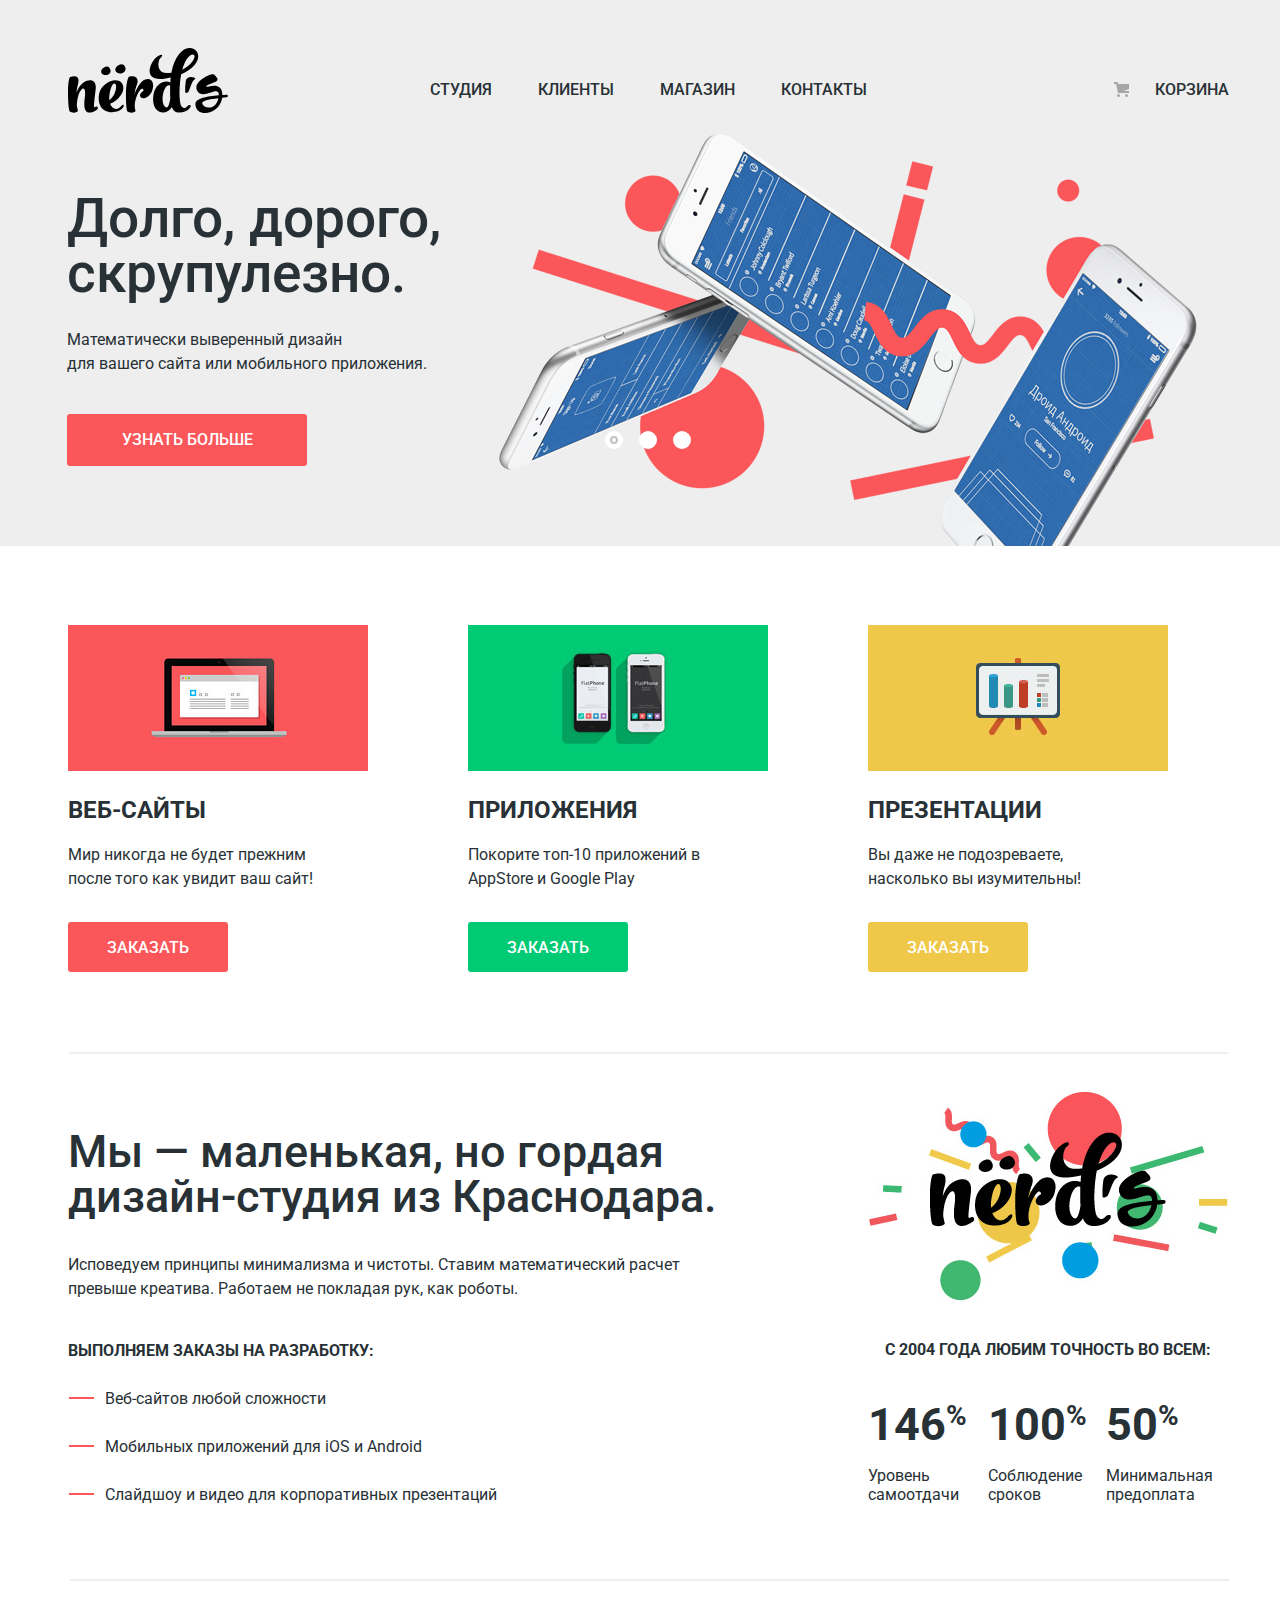
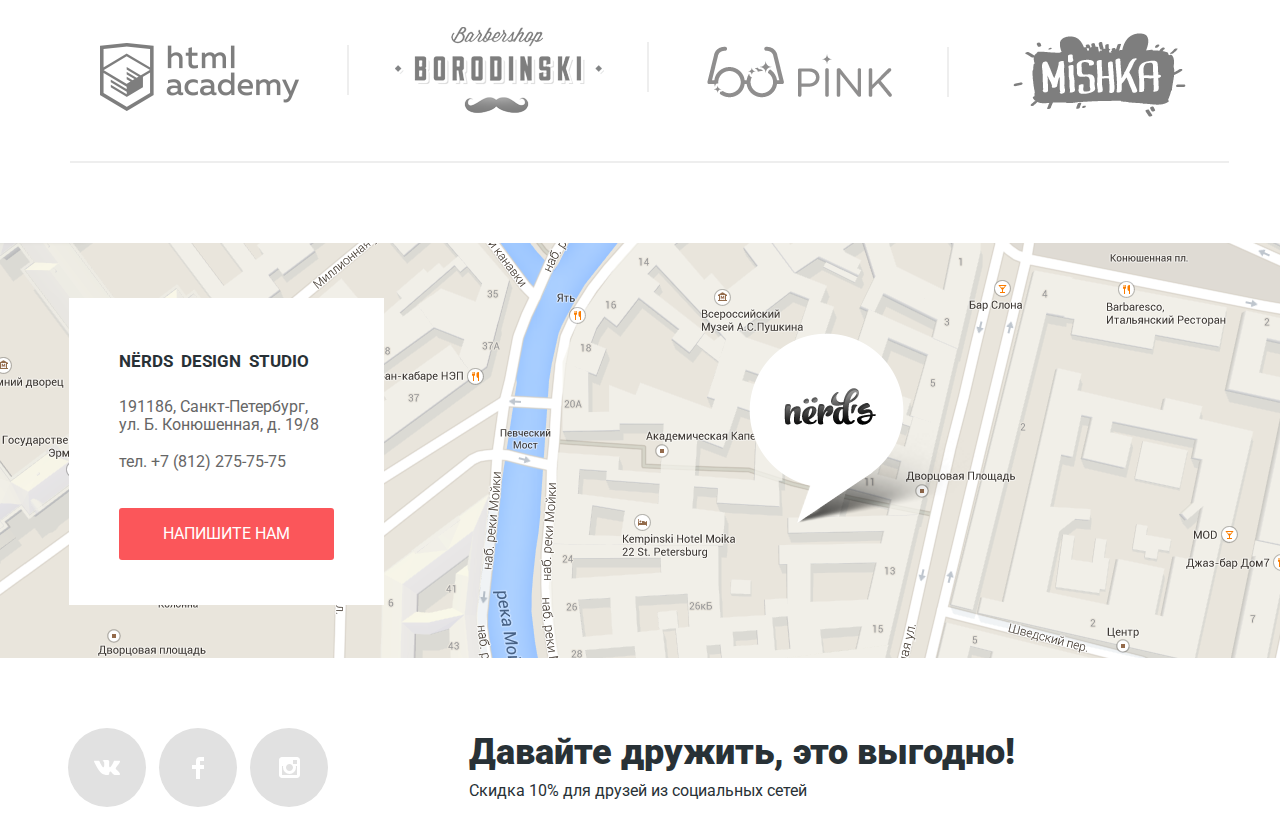
==== index.html @ c6ed1ce6 "fixed" ====
<!DOCTYPE html>
<html lang="ru">

<head>
    <meta charset="utf-8">
    <title>HTML Academy: Нёрдс</title>
    <link href="https://fonts.googleapis.com/css?family=Roboto:400,500,700&amp;subset=cyrillic,cyrillic-ext" rel="stylesheet">
    <link href="css/normalize.css" rel="stylesheet">
    <link href="css/main.css" rel="stylesheet">
    
<!--<style>
    body {
        position: relative;
    }
    body:after {
        position: absolute;
        top: 0;
        left: 0;
        width: 1440px;
        height: 2476px;
        content: "";
        background-image: url('nerds-index.jpg');
        z-index: 9999;
        opacity: .5;
    }
</style>-->
    
</head>

<body>
    <header class="main-header">
        <nav class="main-navigation container container-flex">
            <a class="main-header-logotype">
                <img src="img/nerds-logo.svg" width="160" height="65" alt="Логотип студии Нёрдс">
            </a>
            <ul class="site-navigation">
                <li><a href="info.html">Студия</a></li>
                <li><a href="clients.html">Клиенты</a></li>
                <li><a href="store.html">Магазин</a></li>
                <li><a href="contacts.html">Контакты</a></li>
                <li><a class="purchase-basket" href="purchase-basket">Корзина</a></li>
            </ul>
          
        </nav>

        <section class="sliders">
            <div class="container">
                <input class="visually-hidden" type="radio" id="product-1" name="toggle" checked>
                <input class="visually-hidden" type="radio" id="product-2" name="toggle">
                <input class="visually-hidden" type="radio" id="product-3" name="toggle">
                <div class="slider-controls">
                    <label class="slider-controls-item slider-controls-item--1" for="product-1">Первый</label>
                    <label class="slider-controls-item slider-controls-item--2" for="product-2">Второй</label>
                    <label class="slider-controls-item slider-controls-item--3" for="product-3">Третий</label>
                </div>

                <ul class="slider-list">

                    <li class="slider-item">
                        <div class="slider-item-wrapper">
                            <h2>Долго, дорого, скрупулезно.</h2>
                            <p>Математически выверенный дизайн <br /> для вашего сайта или мобильного приложения.</p>
                            <a class="button-learn-more" href="#">Узнать больше</a>
                        </div>
                    </li>


                    <li class="slider-item">
                        <div class="slider-item-wrapper">
                        <h2>Любим математку <br />как никто другой</h2>
                        <p>Никакого креатива, только математические формулы <br /> для расчета идеальных пропорций.</p>
                        <a class="button-learn-more" href="#">Узнать больше</a>
                        </div>
                    </li>

                    <li class="slider-item">
                        <div class="slider-item-wrapper">
                        <h2>Только ночь,<br />только хардкор</h2>
                        <p>Работать днём, как все? Мы против это.<br /> Ближе к полуночи работа только начинается.</p>
                        <a class="button-learn-more" href="#">Узнать больше</a>
                        </div>
                    </li>

                </ul>

            </div>
        </section>

    </header>
    <main>

        <section class="container container-flex">
            <h1 class="visually-hidden">Студия Нердс</h1>
            <div class="line advanteges-line"></div>
            <section class="advanteges">
                <h2 class="visually-hidden">Преимущества</h2>
                <ul class="advanteges-list">
                    <li class="advanteges-item">
                        <div class="application-foto">
                            <img src="img/illustration1.jpg" width="300" height="150" alt="Веб-сайты">
                        </div>
                        <h3>Веб-сайты</h3>
                        <p>Мир никогда не будет прежним <br /> после того как увидит ваш сайт!</p>
                        <a class="advanteges-button advanteges-button-red" href="store.html">Заказать</a>
                    </li>
                    <li class="advanteges-item">
                        <div class="application-foto">
                            <img src="img/illustration2.jpg" width="300" height="150" alt="Приложения">
                        </div>
                        <h3>Приложения</h3>
                        <p>Покорите топ-10 приложений в AppStore и Google Play</p>
                        <a class="advanteges-button advanteges-button-green" href="store.html">Заказать</a>
                    </li>
                    <li class="advanteges-item">
                        <div class="Presentation-foto">
                            <img src="img/illustration3.jpg" width="300" height="150" alt="Презентации">
                        </div>
                        <h3>Презентации</h3>
                        <p>Вы даже не подозреваете,<br /> насколько вы изумительны!</p>
                        <a class="advanteges-button advanteges-button-yellow" href="store.html">Заказать</a>
                    </li>
                </ul>
            </section>
        </section>

        <div class="container container-flex">
            <section class="studio">
                <div class="studio-info">
                    <div class="information">
                        <h2>Мы — маленькая, но гордая дизайн-студия из Краснодара.</h2>
                        <p>Исповедуем принципы минимализма и чистоты. Ставим математический расчет превыше креатива. Работаем не покладая рук, как роботы.</p>
                        <h4>Выполняем заказы на разработку:</h4>
                        <ul class="develope">
                            <li class="website">Веб-сайтов любой сложности</li>
                            <li class="mobile">Мобильных приложений для iOS и Android</li>
                            <li class="presentation">Слайдшоу и видео для корпоративных презентаций</li>
                        </ul>
                    </div>

                    <div class="nerds-procent">
                        <h4 class="procent">С 2004 года любим точность во всем:</h4>
                        <ul class="procent-list">
                            <li>
                                <div class="procent-list-title">146</div>
                                <p>Уровень самоотдачи</p>
                            </li>
                            <li>
                                <div class="procent-list-title">100</div>
                                <p>Соблюдение сроков</p>
                            </li>
                            <li class="procent-payment">
                                <div class="procent-list-title">50</div>
                                <p>Минимальная предоплата</p>
                            </li>
                        </ul>
                    </div>
                </div>
            </section>
        </div>
        

        <div class="container container-flex">
            <section class="sponsor-image">
                <h2 class="visually-hidden">Спонсоры</h2>
                <div class="sponsor">
                    <div class="line sponsor-line-before"></div>
                    <ul class="sponsor-list">
                        <li><a class="sponsor-logo-html" href="https://htmlacademy.ru/intensive/htmlcss">
                                <img src="img/logo-1.png" width="199" height="68" alt="HTML academy">
                            </a></li>
                        <li><a class="sponsor-logo-barbershop" href="#">
                                <img src="img/logo-2.png" width="209" height="90" alt="Барбершоп Бородинский">
                            </a></li>
                        <li><a class="sponsor-logo-pink" href="#">
                                <img src="img/logo-3.png" width="185" height="52" alt="Студия PINK">
                            </a></li>
                        <li><a class="sponsor-logo-mishka" href="#">
                                <img src="img/logo-4.png" width="173" height="84" alt="Студия MISHKA">
                            </a></li>
                    </ul>
                    <div class="line-after"></div>
                </div>
            </section>
        </div>
        

        <section class="map ">
            <h2 class="visually-hidden">Контакты</h2>

            <div class="map-image container container-flex">
                <div class="contact-form">
                    <h4>NЁRDS DESIGN STUDIO</h4>
                    <p>
                        191186, Санкт-Петербург,<br> ул. Б. Конюшенная, д. 19/8<br>
                    </p>
                    <p>
                        тел. +7 (812) 275-75-75
                    </p>
                    <a class="button-learn-more" href="write-us.html">Напишите нам</a>
                </div>
                <div class="map-marker">
                </div>
            </div>
        </section>

    </main>

    <footer class="main-footer container container-flex">
        <section class="footer">
            <h2 class="visually-hidden">Социальные сети</h2>
            <div class="footer-social">
                <ul>
                    <li><a class="social-button" href="#"><span class="visually-hidden">Вконтакте</span>
                        <svg xmlns="http://www.w3.org/2000/svg" width="26" height="15" viewBox="0 0 26 15">
                            <path fill="#FFF" d="M16.138 11.51c.956-.309 2.18 2.04 3.483 2.939.978.681 1.727.534 1.727.534l3.473-.05s1.815-.112.957-1.554c-.071-.12-.503-1.069-2.585-3.022-2.177-2.043-1.882-1.712.739-5.244 1.597-2.153 2.236-3.468 2.036-4.028-.192-.539-1.365-.399-1.365-.399L20.69.713c-.381.001-.704.119-.851.515-.003.004-.621 1.666-1.445 3.079-1.741 2.989-2.436 3.148-2.724 2.961-.661-.433-.494-1.737-.494-2.664 0-2.897.432-4.105-.846-4.417-.427-.104-.739-.172-1.828-.182-1.392-.021-2.574 0-3.244.329-.445.223-.786.712-.579.74.26.035.843.16 1.155.586.401.552.389 1.789.389 1.789s.229 3.411-.54 3.834c-.528.29-1.25-.302-2.803-3.016-.793-1.388-1.392-2.922-1.392-2.922s-.116-.285-.326-.441c-.25-.185-.6-.244-.6-.244L.848.684S.29.7.085.946c-.182.218-.015.668-.015.668s2.909 6.881 6.203 10.347c3.02 3.182 6.452 2.971 6.452 2.971h1.555s.469-.054.709-.312c.224-.24.214-.691.214-.691s-.031-2.109.935-2.419z"/>
                        </svg>
                        </a></li>
                    <li><a class="social-button" href="#"><span class="visually-hidden">Фейсбук</span>
                        <svg xmlns="http://www.w3.org/2000/svg" width="12" height="22" viewBox="0 0 12 22">
                            <path fill="#FFF" d="M12 4V0H8a4 4 0 0 0-4 4v4H0v4h4v10h4V12h4V8H8V4h4z"/>
                        </svg>
                        </a></li>
                    <li><a class="social-button" href="#"><span class="visually-hidden">Инстаграм</span>
                        <svg xmlns="http://www.w3.org/2000/svg" width="21" height="21" viewBox="0 0 21 21">
                            <path fill="#FFF" d="M18 0H3C1.35 0 0 1.35 0 3v15c0 1.65 1.35 3 3 3h15c1.65 0 3-1.35 3-3V3c0-1.65-1.35-3-3-3zm-7.5 7c1.93 0 3.5 1.57 3.5 3.5S12.43 14 10.5 14 7 12.43 7 10.5 8.57 7 10.5 7zM18 18H3V9h1.181A6.504 6.504 0 0 0 4 10.5a6.5 6.5 0 1 0 13 0 6.45 6.45 0 0 0-.181-1.5H18v9zm0-11h-4V3h4v4z"/>
                        </svg>
                        </a></li>
                </ul>
            </div>
            <div class="slogan">
                <p class="footer-slogan">
                    <b>Давайте дружить, это выгодно!</b></p>
                <p class="footer-discount">Скидка 10% для друзей из социальных сетей</p>
            </div>
        </section>
    </footer>
    <section class="modal write-us">
            <h2>Напишите нам</h2>
            <form class="write-us-form" action="https://echo.htmlacademy.ru" method="post">
               <div class="modal-window">
                <p class="write-us-item">
                    <label for="write-us-name">Ваше имя:</label>
                    <input id="write-us-name" type="text" name="name-surname" placeholder="Имя Фамилия" pattern="\D [^0-9]-[A-Za-zА-Яа-яЁё]" required></p>
                       
                <p class="write-us-item">
                    <label for="write-us-email">Ваш e-mail:</label>
                    <input id="write-us-email" type="text" name="email" placeholder="email@example.com"></p>
                <p class="write-us-field">
                    <label for="write-us-text">Текст письма:</label>
                    <textarea id="write-us-text" placeholder="В свободной форме"></textarea></p>
                <button class="button-learn-more" type="submit">Отправить</button>
                </div>
            </form>
            <button class="modal-close" type="button"></button>
        </section>
</body>

</html>
---- css/main.css ----
body {
    margin: 0;
    padding: 0;

    font-family: "Roboto", Arial, sans-serif;
    font-size: 16px;
    line-height: 24px;
    font-weight: 400;
    color: #283136;

    background-color: #ffffff;
}

a {
    text-decoration: none;
}

.container {
    width: 1200px;
    margin: 0 auto;
    padding: 0 20px;
    box-sizing: border-box;
    position: relative;
}

.container-flex {
    display: flex;
}

img {
    max-width: 100%;
    height: auto;
}

*,
* !:before,
* !:after {
    box-sizing: inherit;
}

html {
    box-sizing: border-box;
}

.main-container {
    width: 1200px;

    padding: 0 20px;
    margin: 0 auto;
    display: flex;
}


.visually-hidden:not(:focus):not(:active),
input[type="checkbox"].visually-hidden,
input[type="radio"].visually-hidden {
    position: absolute;

    width: 1px;
    height: 1px;
    margin: -1px;
    border: 0;
    padding: 0;

    white-space: nowrap;

    clip-path: inset(100%);
    clip: rect(0 0 0 0);
    overflow: hidden;
}

.main-navigation {
    font-size: 16px;
    line-height: 30px;
    color: #283136;

    background-color: #eeeeee;
}


.main-header {
    background-color: #eeeeee;
}

.main-navigation {
    padding: 45px 10px 0 25px;
    display: flex;
    align-items: center;
    justify-content: space-between;
}

.main-navigation ul {
    padding: 0;
}

.main-header-logotype {
    display: flex;
    width: 235px;
    padding-left: 3px;
    padding-bottom: 6px;
}

.main-header-logo {
    display: flex;
    width: 235px;
    padding-left: 3px;
    padding-bottom: 7px;
}

.main-header-logo:hover {
    opacity: 0.8;
}

.main-header-logo:active {
    opacity: 0.2;
}


.site-navigation {
    list-style: none;
    display: flex;
    flex-wrap: wrap;
    margin-left: 201px;
    width: 100%;
    text-transform: uppercase;

}

.site-navigation a {
    display: block;
    vertical-align: middle;
    color: #283136;
}

.site-navigation a:hover {
    color: #fb565a;
}

.site-navigation a:active {
    color: #bdbdbd;
}

.site-navigation-current {
    border-bottom: 2px solid #fb565a;
    padding-bottom: 3px;

}


.site-navigation li {
    padding: 14px 46px 0 0;
    font-weight: 500;
}

.site-navigation li:last-child {
    padding-right: 1px;
    margin-left: auto;
    position: relative;
    padding-left: 50px;
}

.purchase-basket {
    position: relative;
}

.purchase-basket::before {
    content: "";
    position: absolute;
    top: 7px;
    left: -41px;
    width: 15px;
    height: 15px;
    background-image: url("../img/cart-icon.svg");
    background-repeat: no-repeat;
    background-position: 0 0;
}




.sliders {
    position: relative;
    background-color: #eeeeee;
}

.slider-controls {
    position: absolute;
    left: 50%;
    bottom: 105px;
    z-index: 100;
    margin-left: 8px;

    width: 160px;
    height: 18px;

    text-align: center;
    font-size: 0;
    transform: translateX(-50%);
}

.slider-list {
    margin: 0;
    padding: 0;
}

.slider-item h2 {
    margin: 0;
    margin-bottom: 27px;

    font-size: 55px;
    line-height: 55px;
    font-weight: 500;
}

.slider-item p {
    margin: 0;
    margin-bottom: 38px;
}

.slider-item {
    display: none;
    padding: 70px 0px 80px 7px;
}

.slider-item-wrapper {
    max-width: 640px;
}

.slider-item:nth-child(1) {
    background-image: url("../img/slide1.png");
    background-repeat: no-repeat;
    background-position: 95% 12px;
}

.slider-item:nth-child(2) {
    background-image: url("../img/slide2.png");
    background-repeat: no-repeat;
    background-position: 100% 0;
}

.slider-item:nth-child(3) {
    background-image: url("../img/slide3.png");
    background-repeat: no-repeat;
    background-position: 100% 20px;
}

#product-1:checked ~ .slider-list .slider-item:nth-child(1) {
    display: block;
}

#product-2:checked ~ .slider-list .slider-item:nth-child(2) {
    display: block;
}

#product-3:checked ~ .slider-list .slider-item:nth-child(3) {
    display: block;
}

#product-1:checked ~ .slider-controls .slider-controls-item--1::before,
#product-2:checked ~ .slider-controls .slider-controls-item--2::before,
#product-3:checked ~ .slider-controls .slider-controls-item--3::before {
    content: "";
    position: absolute;
    left: 50%;
    top: 50%;
    z-index: 2;
    width: 4px;
    height: 4px;
    margin: -4px;
    background-color: inherit;
    border: 2px solid #c1c1c1;
    border-radius: 50%;
}

.slide-list {
    margin: 0;
    padding: 0;
    list-style: none;
}

.slider-controls label {
    position: relative;

    display: inline-block;
    width: 18px;
    height: 18px;
    padding: 8px;

    border-radius: 50%;
    cursor: pointer;
}

.slider-controls label::after {
    content: "";

    position: absolute;
    top: 8px;
    left: 8px;
    z-index: 1;

    width: 18px;
    height: 18px;

    background: #ffffff;

    border-radius: 50%;
}

.button-learn-more {
    display: block;
    width: 240px;
    padding: 17px 0;

    font: inherit;
    font-size: 16px;
    line-height: 18px;
    font-weight: 500;
    text-align: center;
    color: #ffffff;
    vertical-align: middle;
    text-transform: uppercase;

    background-color: #fb565a;
    border-radius: 3px;
    border: none;
}

.button-learn-more:hover {
    background-color: #e74246;
}

.button-learn-more:active {
    color: rgba(255, 255, 255, 0.3);

    background-color: #d7373b;
    box-shadow: 0 3px rgba(0, 0, 0, 0.1) inset;
}


.advanteges-list {
    list-style: none;
}

.advanteges-item h3 {
    font-size: 24px;
    line-height: 17px;
    text-align: left;
    text-transform: uppercase;
}

.advanteges-item p {
    font-size: 16px;
    line-height: 24px;
    text-align: left;
    margin-bottom: 31px;
}

.advanteges-button {
    display: block;
    width: 160px;
    padding: 17px 0px 15px 0px;;
    margin-bottom: 0px;

    font: inherit;
    font-size: 16px;
    line-height: 18px;
    font-weight: 500;
    text-align: center;
    color: #ffffff;
    vertical-align: middle;
    text-transform: uppercase;


    border-radius: 3px;
    border: none;
}

.advanteges-button-red {
    background-color: #fb565a;
}

.advanteges-button-red:hover {
    background-color: #e74246;
}

.-advanteges-button-red:active {
    color: rgba(255, 255, 255, 0.3);

    background-color: #d7373b;
    box-shadow: 0 3px rgba(0, 0, 0, 0.1) inset;
}

.advanteges-button-green {
    background-color: #00ca74;
}

.advanteges-button-green:hover {
    background-color: #00bc6c;
}

.advanteges-button-green:active {
    color: rgba(255, 255, 255, 0.3);
    background-color: #00aa62;
    box-shadow: 0 3px rgba(0, 0, 0, 0.1) inset;
}

.advanteges-button-yellow {
    background-color: #efc84a;
}

.advanteges-button-yellow:hover {
    background-color: #eab534;
}

.advanteges-button-yellow:active {
    color: rgba(255, 255, 255, 0.3);
    background-color: #e5a722;
    box-shadow: 0 3px rgba(0, 0, 0, 0.1) inset;
}

.line {
    position: absolute;
    border-bottom: 2px solid #eee;
    bottom: 0;
    left: 0;
    right: 0;
    height: 0;
}

.advanteges-line {
    margin-left: 29px;
    margin-right: 12px;
}

.advanteges-list {
    display: flex;
    justify-content: space-between;
    width: 1100px;
    padding: 79px 8px 82px 8px;
    margin: 0;
}

.advanteges-item {
    width: 300px;
}

.advanteges {
    position: relative;
}

.studio {
    position: relative;
}

.information {
    width: 660px;
}

.information {
    display: flex;
    flex-wrap: wrap;
}

.information h2 {
    font-size: 45px;
    line-height: 45px;
    font-weight: 500;
    margin-bottom: 18px;
}

.information h4 {
    text-transform: uppercase;
    margin-bottom: 12px;
}

.information p {
    color:#283136;
}

.studio-info {
    width: 1160px;
    display: flex;
    justify-content: space-between;
    flex-wrap: wrap;
    padding: 38px 8px 31px;
    align-items: flex-start;
}

.develope {
    list-style: none;
    line-height: 48px;
    margin: 0;
    padding: 0;
}

.develope li {
    position: relative;
    padding-left: 37px;
}

.develope li::before {
    content: "";
    position: absolute;
    top: 22px;
    left: 1px;
    width: 25px;
    height: 2px;
    background-image: url("../img/red-line.png");
    background-repeat: no-repeat;
    background-position: 0 0;
}


.nerds-procent {
    width: 360px;
    padding-top: 227px;
    background-color: #ffffff;
    background-image: url("../img/nerds-illustration.png");
    background-repeat: no-repeat;
    background-position: top;
}

.nerds-procent h4 {
    text-align: center;
    text-transform: uppercase;
    margin-top: 19px;
    margin-bottom: 22px;
}

.procent p {
    font-size: 16px;
    line-height: 24px;
    font-weight: 700;
}

.procent-list {
    list-style: none;
    margin: 0;
    padding: 0;
}

.procent-list {
    display: flex;
    justify-content: space-between;
    list-style: none;
    margin: 0;
    padding: 29px 0px;
}

.procent-list li {
    padding-right: 29px;
}

.procent-list .procent-payment {
    margin-left: -5px;
}

.procent-list p {
    line-height: 19px;
}

.procent-list-title {
    font-size: 45px;
    font-weight: 700;
    margin-bottom: 29px;
    position: relative;
}

.procent-list-title::after {
    content: '%';
    font-size: 28px;
    position: absolute;
    top: -9px;
}

.level {
    display: block;
    width: 90px;
    position: absolute;
    bottom: 140px;
    right: 260px;
}

.deadline {
    display: block;
    width: 96px;
    position: absolute;
    bottom: 140px;
    right: 119px;
}

.payment {
    display: block;
    width: 110px;
    position: absolute;
    bottom: 140px;
    right: -27px;
}


.sponsor {
    position: relative;
}

.sponsor-line-before {
    top: -1px;
    right: 10px;
    left: 10px;
}

.sponsor-list {
    list-style: none;
}

.sponsor-list {
    display: flex;
    justify-content: space-between;
    margin: 0;
    width: 1160px;
    padding: 52px 10px 34px 9px;
}

.sponsor-list li {
    position: relative;
    width: 260px;
    text-align: center;
    align-self: center;
}

.sponsor-list li::after {
    content: '';
    position: absolute;
    top: 36%;
    right: -20px;
    margin-top: -25px;
    border-right: 2px solid #eee;
    height: 50px;
}

.sponsor-list li:last-child::after {
    display: none;
}
 .sponsor-list a {
    display: inline-block;
}

.sponsor-logo-barbershop {
    position: relative;
    top: -5px;
    left: 0px;
}

.sponsor-logo-pink {
    position: relative;
    top: -5px;
    left: 0px;
}

.sponsor-logo-mishka {
    position: relative;
    top: -2px;
    left: 0px;
}


.sponsor-list .sponsor-logo-html,
.sponsor-list .sponsor-logo-barbershop,
.sponsor-list .sponsor-logo-pink,
.sponsor-list .sponsor-logo-mishka {
    opacity: 0.5;
}

.sponsor-list .sponsor-logo-html:hover,
.sponsor-list .sponsor-logo-barbershop:hover,
.sponsor-list .sponsor-logo-pink:hover,
.sponsor-list .sponsor-logo-mishka:hover {
    opacity: 1;
}

.sponsor-list .sponsor-logo-html:active,
.sponsor-list .sponsor-logo-barbershop:active,
.sponsor-list .sponsor-logo-pink:active,
.sponsor-list .sponsor-logo-mishka:active {
    opacity: 0.2;
}

.line-after {
    position: absolute;
    border-bottom: 2px solid #eee;
    top: 181px;
    right: 10px;
    left: 10px;
}

.map {
    background-image: url("../img/map.png");
    height: 415px;
    width: 100%;
    margin-top: 80px;
    margin-bottom: 40px;
}

.map-image {
    position: relative;
}

.contact-form {
    background-color: #ffffff;
    padding: 28px 50px;
    position: absolute;
    top: 55px;
    left: 29px;
}

.contact-form h4 {
    word-spacing: 3.9px;
    font-size: 17px;
}

.contact-form p {
    line-height: 18px;
    font-size: 16px;
    font-weight: 400;
    padding-top: 3px;
    color:#666666;
}

.contact-form .button-learn-more {
    margin: 37px 0 17px;
    width: auto;
    padding: 17px 44px;
    font-weight: 400;
}

.contacts p {
    font-size: 16px;
    line-height: 18px;
}


.map-marker {
    background-image: url("../img/map-marker.png");
    background-repeat: no-repeat;
    background-position: top;
    width: 250px;
    height: 192px;
    position: absolute;
    top: 90px;
    right: 251px;

}

.main-footer {
    background-color: #ffffff;
}

.footer-social ul {
    list-style: none;
    display: flex;
    flex-wrap: wrap;
    justify-content: space-between;
    width: 260px;
    margin: 0 auto;
    padding: 0;
}

.social-button {
    display: flex;
    align-items: center;
    justify-content: center;
    width: 78px;
    height: 79px;
    background-color: #e1e1e1;
    border-radius: 50%;
}

.social-button:hover {
    background-color: #e74246;
}

.social-button:active {
    background-color: #d7373b;
}

.social-button:hover path {
    fill: #ffffff;
}

.social-button:active path {
    fill: rgba(255, 255, 255, 0.3);
}

.footer-slogan {
    text-align: center;
    font-size: 36px;
    line-height: 0px;
    font-weight: 700;
}

.footer-discount {
    line-height: 6px;
}

.footer-slogan p {
    text-align: center;
    font-size: 16px;
    line-height: 22px;
}

.footer {
    display: flex;
}

.footer-social {
    margin: 30px 0px;
    margin-left: 8px;
    margin-right: 11px;
}

.slogan {
    text-align: left;
    margin-left: 130px;
    padding: 18px 0;
}


.modal {
    display: none;
    color: #000000;
    font-weight: 700;
    position: fixed;

    background-color: #ffffff;
    box-shadow: 0px 25px 50px 10px rgba(0, 0, 0, 0.7);
}

.write-us {
    top: 200px;
    left: 200px;

    width: 960px;

    padding: 80px 100px;
}

.modal-close {
    position: absolute;
    top: 120px;
    right: 170px;
    width: 22px;
    height: 22px;

    font-size: 0;

    background-color: white;
    border: 0;
    background-image: url("../img/close-cross.svg");
    opacity: 0.4;

    cursor: pointer;
}

.modal-close:hover {
    opacity: 1;
    background-color: white;
    border: 0;
}

.modal-close:active {
    opacity: 0.2;
    background-color: white;
    border: 0;
}

.write-us h2 {
    font-size: 45px;
    line-height: 45px;
    font-weight: 500;
}

.write-us p {
    font-size: 16px;
    line-height: 18px;
    font-weight: 700;
}

.modal-window {
    width: 800px;
    display: flex;
    flex-wrap: wrap;
    justify-content: space-between;

}

.write-us-form input[type="text"] {
    font: inherit;
    color: #d7dcde;
    text-transform: uppercase;
    font-size: 16px;
    line-height: 18px;
    font-weight: 400;
    width: 360px;
    min-height: 50px;
    border-radius: 5px;


    background-color: #ffffff;
    border: 2px solid rgba(0, 0, 0, 0.2);
}

.write-us-form input:hover {
    border-color: rgba(0, 0, 0, 0.4);
    color: rgba(0, 0, 0, 0.4);
}

.write-us-form input:focus {
    border-color: rgba(0, 0, 0, 1);
    color: rgba(0, 0, 0, 1);
}

.write-us-form input:invalid {
    border-color: ##e74246;
    color: #e74246;
}

.write-us-form textarea {
    font: inherit;
    color: #d7dcde;
    text-transform: uppercase;
    font-size: 16px;
    line-height: 18px;
    font-weight: 400;
    width: 800px;
    min-height: 120px;
    border-radius: 5px;


    background-color: #ffffff;
    border: 2px solid rgba(0, 0, 0, 0.2);
}

.write-us-form textarea:hover {
    border-color: rgba(0, 0, 0, 0.4);
    color: rgba(0, 0, 0, 0.4);
}

.write-us-form textarea:focus {
    border-color: rgba(0, 0, 0, 1);
    color: rgba(0, 0, 0, 1);
}

.write-us-form textarea:invalid {
    border-color: ##e74246;
    color: #e74246;
}

.write-us-item {
    width: 360px;
}

.write-us-field {
    width: 760px;
}

.title {
    justify-content: center;
    padding: 30px 0 70px 15px;
}



.page-title {
    font-size: 55px;
    line-height: 55px;
    font-weight: 500;

}

fieldset {
    margin: 0;
}

.filter fieldset {
    border: none;
}

.range-item {
    padding-top: 51px;
    padding-bottom: 40px;
    margin-left: -3px;

    border: none;

}

.range-filter {
    width: 260px;
    margin-top: 47px;
}

.range-controls {
    position: relative;

    height: 41px;
    margin-bottom: 17px;
    padding-top: 39px;
    padding-right: 20px;
    padding-left: 20px;

    background-color: #f1f1f1;

    border-radius: 5px;
}

.range-controls .scale {
    height: 2px;

    background: #d7dcde;
}

.range-controls .bar {
    width: 70%;
    height: 2px;

    background: #00ca74;
}

.range-controls .toggle {
    position: absolute;
    top: 31px;
    left: 0;

    width: 4px;
    height: 4px;
    padding: 0;

    border: 8px solid #ffffff;
    background-color: #ababab;
    box-shadow: 0 2px 1px 0 #cfcfcf;
    border-radius: 50%;
    cursor: pointer;
}

.range-controls .toggle-min {
    left: 17px;
}

.range-controls .toggle-max {
    left: 159px;
}

.price-controls {
    font-size: 0;
}

.price-controls label {
    display: inline-block;
    width: 50%;

    font-size: 16px;
    text-transform: uppercase;
}

.price-controls input {
    width: 60px;
    padding: 8px 10px 9px 8px;
    margin: -1px 2px 0px 9px;

    font-family: Roboto, Arial, sans-serif;
    font-size: 16px;
    text-align: center;
    color: #283136;

    border: none;
    border-radius: 5px;
    background: #f1f1f1;
}

.max-price {
    text-align: right;
}

.range-item h3 {
    font-size: 19px;
    line-height: 30px;
    font-weight: 700;
    text-transform: uppercase;
    margin:0;
}

.radio-item h3,
.checkbox-item h3 {
    font-size: 18px;
    line-height: 30px;
    font-weight: 700;
    text-transform: uppercase;
    margin:0;
}


.filters {
    width: 260px;
}

.transcript {
    color: rgba(0, 0, 0, 0.5);
}

.transcript:hover {
    color: rgba(0, 0, 0, 1);
}

.transcript:disabled {
    color: rgba(0, 0, 0, 0.2);
}

.radio-item {
    margin-left: -3px;
    padding-bottom: 17px;
}

.filter-section {
    display: flex;
    flex-direction: column;
    flex-wrap: wrap;
}


.filter-section input {
    display: block;
    width: 30px;
    height: 30px;
}

.filter-section input[type="radio"] {
    display: none;
}

.filter-section input[type="radio"] + label {
    display: block;
    line-height: 50px;
    cursor: pointer;
    margin-bottom: -10px;
}

.filter-section input[type="radio"] + label::before {
    content: "";
    display: inline-block;
    margin-right: 10px;
    width: 25px;
    height: 25px;
    color: #c1c1c1;
    vertical-align: middle;
    background-image: url("../img/radio-off.svg");
    background-repeat: no-repeat;
    opacity: 0.5;
}

.filter-section input[type="radio"]:hover + label::before {
    opacity: 1;
}

.filter-section input[type="radio"]:disabled + label::before {
    opacity: 0.2;
}

.filter-section input[type="radio"]:checked + label::before {
    background-image: url("../img/radio-on.svg");
    background-repeat: no-repeat;
    width: 25px;
    height: 25px;
    content: "";
}

.checkbox-item {
    margin-left: -3px;
    padding-bottom: 25px;
    padding-top: 8px;
}

.filter-section input[type="checkbox"] {
    display: none;
}

.filter-section input[type="checkbox"] + label {
    display: block;
    line-height: 50px;
    cursor: pointer;
    margin-bottom: -10px;
}

.filter-section input[type="checkbox"] + label::before {
    content: "";
    display: inline-block;
    margin-right: 9px;
    width: 27px;
    height: 23px;
    color: #c1c1c1;
    vertical-align: middle;
    background-image: url("../img/checkbox-off.svg");
    background-repeat: no-repeat;
    opacity: 0.5;
}

.filter-section input[type="checkbox"]:hover + label::before {
    opacity: 1;
}

.filter-section input[type="checkbox"]:disabled + label::before {
    opacity: 0.2;
}

.filter-section input[type="checkbox"]:checked + label::before {
    background-image: url("../img/checkbox-on.svg");
    width: 27px;
    height: 23px;
    content: "";
}

.filtration-button{
    padding-left: 9px;
    margin-top: 11px;
}

.filter-button {
    display: block;
    width: 260px;
    padding: 16px 0;

    font: inherit;
    font-size: 16px;
    line-height: 18px;
    font-weight: 500;
    text-align: center;
    color: #000000;
    vertical-align: middle;
    text-transform: uppercase;

    background-color: #eeeeee;
    border-radius: 3px;
    border: none;
}

.filter-button:hover {
    background-color: #dfdfdf;
}

.filter-button:active {
    color: rgba(0, 0, 0, 0.3);

    background-color: #d5d5d5;
    box-shadow: 0 3px rgba(0, 0, 0, 0.1) inset;
}

.sort {
    width: 760px;
    margin-left: 148px;
    margin-top: 36px;
}

.sort-section h3 {
    text-transform: uppercase;
    font-size: 18px;
}


.sort-name,
.sort-arrows {
    list-style: none;
}

.sort-name a,
.sort-arrows a {
    color: #cacaca;
}

.sort-name a:hover {
    color: #8d8d8d;
}

.sort-arrows a:hover {
    color: #8d8d8d;
}

.sort-name a:active {
    color: #000000;
}

.sort-arrows a :active {
    color: #000000;
}

.sort-current a {
    color: #000000;
}

.sort-current a:hover {
    color: #000000;
}

.sort-current a:hover {
    color: #000000;
}


.sort-section {
    display: flex;
}

.sort-navigation {
    padding-left: 266px;
    margin-top: 6px;
}

.arrows-navigation {
    padding-left: 12px;
}

.sort-name {
    display: flex;
    justify-content: space-between;
    width: 272px;
    font-size: 14px;
}

.sort-arrows {
    display: flex;
    justify-content: flex-end;
    width: 60px;
    position: relative;
}

.triangle-bottom {
    content: "";
    position: absolute;
    top: 11px;
    left: 36px;
    width: 12px;
    height: 12px;
    background-image: url("../img/icon-down-dir.svg");
    background-repeat: no-repeat;
    background-position: 0 0;
    background-color: white;
    opacity: 0.2;
}

.triangle-top {
    content: "";
    position: absolute;
    top: 11px;
    right: -17px;
    width: 12px;
    height: 12px;
    background-image: url("../img/icon-up-dir.svg");
    background-repeat: no-repeat;
    background-position: 0 0;
    background-color: white;
    opacity: 0.2;
}

.triangle-bottom,
.triangle-top:hover {
    opacity: 0.4;
}

.triangle-bottom,
.triangle-top:active {
    opacity: 1;
}

.sort ul {
    padding: 0;
}

.catalog {
    width: 760px;
    margin: 61px 0px -45px 148px;
}


.catalog-list {
    list-style: none;
}

.catalog-item {
    position: relative;

}


.catalog-item::before {
    content: "";
    position: absolute;
    top: -40px;
    width: 360px;
    height: 40px;
    background-image: url("../img/browser.svg");
    background-repeat: no-repeat;
    background-position: 0 0;
    background-color: white;
    opacity: 0.2;
    border-radius: 4px;
}

.catalog-item:hover::before {
    content: "";
    position: absolute;
    top: -40px;
    width: 360px;
    height: 40px;
    background-image: url("../img/browser.svg");
    background-repeat: no-repeat;
    background-position: 0 0;
    background-color: white;
    opacity: 1;
    box-shadow: 0px 0px 5px 1px rgba(0, 0, 0, 0.3);
    border-radius: 4px;
}

.catalog-item:hover {
    box-shadow: 0px 0px 5px 1px rgba(0, 0, 0, 0.3);
}


.catalog-section {
    width: 800px;
    display: flex;
    flex-direction: column;
    justify-content: space-between;
}

.catalog-item {
    width: 360px;
    margin-right: 40px;
    margin-bottom: 73px;
    line-height: 0;

}

.catalog-item-image {
    width:360px;
    margin: 0;
}

.catalog-list {
    display: flex;
    flex-wrap: wrap;
}

.catalog ul {
    padding: 0;
}

.price-menu h3 {
    font-size: 18px;
    line-height: 30px;
    font-weight: 700;
    text-align: center;
    padding: 0px 5px;
    margin: 27px 0px 0px 0px;
}

.price-menu p {
    font-size: 16px;
    line-height: 18px;
    text-align: center;
    flex-wrap: wrap;
    padding: 0px 60px;
    margin: 15px 17px 0px 17px;
}

.price-menu {
    background-color: #eeeeee;
}

.price-menu .button-learn-more {
    color: #ffffff;
    width: 200px;
    margin-top: 30px;
    margin-bottom: 45px;
    padding-top: 16px;
    padding-bottom: 12px;
}

.price-menu {
    display:none;
    flex-wrap: wrap;
    justify-content: center;
    position: absolute;
    width: 360px;
    height: 231px;
    bottom: 0px;
    right: 0px;
    left: 0px;
    text-align: center;

}

.catalog-item:hover .price-menu {
    display: flex;
}

.pagination-list {
    list-style: none;
    font-size: 16px;
    line-height: 18px;
}

.pagination-list {
    width: 450px;
    display: flex;
    justify-content: center;
    flex-wrap: wrap;
}

.pages ul {
    padding: 0;
}

.pages {
    width: 450px;
    padding-left: 50px;
    margin-bottom: -20px;
}

.pagination-item {
    margin-right: 11px;
}

.pagination-item a {
    display: block;
    width: 50px;
    padding: 13px 0;

    font: inherit;
    font-size: 16px;
    line-height: 25px;
    font-weight: 500;
    text-align: center;
    color: #000000;
    vertical-align: middle;
    text-transform: uppercase;

    background-color: #eeeeee;
    border-radius: 3px;
    border: none;
}

.pagination-item a:hover {
    background-color: #dfdfdf;
}

.pagination-item a:active {
    color: rgba(0, 0, 0, 0.3);

    background-color: #d5d5d5;
    box-shadow: 0 3px rgba(0, 0, 0, 0.1) inset;
}

.pagination-item-current a {
    color: #000000;
    background: transparent;
    box-shadow: 0px 0px 0px 3px rgba(0, 0, 0, 0.1) inset;
}

.pagination-item-current a:hover,
.pagination-item-current a:active {
    color: #000000;
    background: transparent;
    box-shadow: 0px 0px 0px 3px rgba(0, 0, 0, 0.1) inset;
}

.pagination-item-next a {
    display: block;
    width: 260px;
    padding: 13px 0;

    font: inherit;
    font-size: 16px;
    line-height: 25px;
    font-weight: 500;
    text-align: center;
    color: #000000;
    vertical-align: middle;
    text-transform: uppercase;

    background-color: #eeeeee;
    border-radius: 3px;
    border: none;
}

.pagination-item-next a:hover {
    background-color: #dfdfdf;
}

.pagination-item-next a:active {
    color: rgba(0, 0, 0, 0.3);

    background-color: #d5d5d5;
    box-shadow: 0 3px rgba(0, 0, 0, 0.1) inset;
}
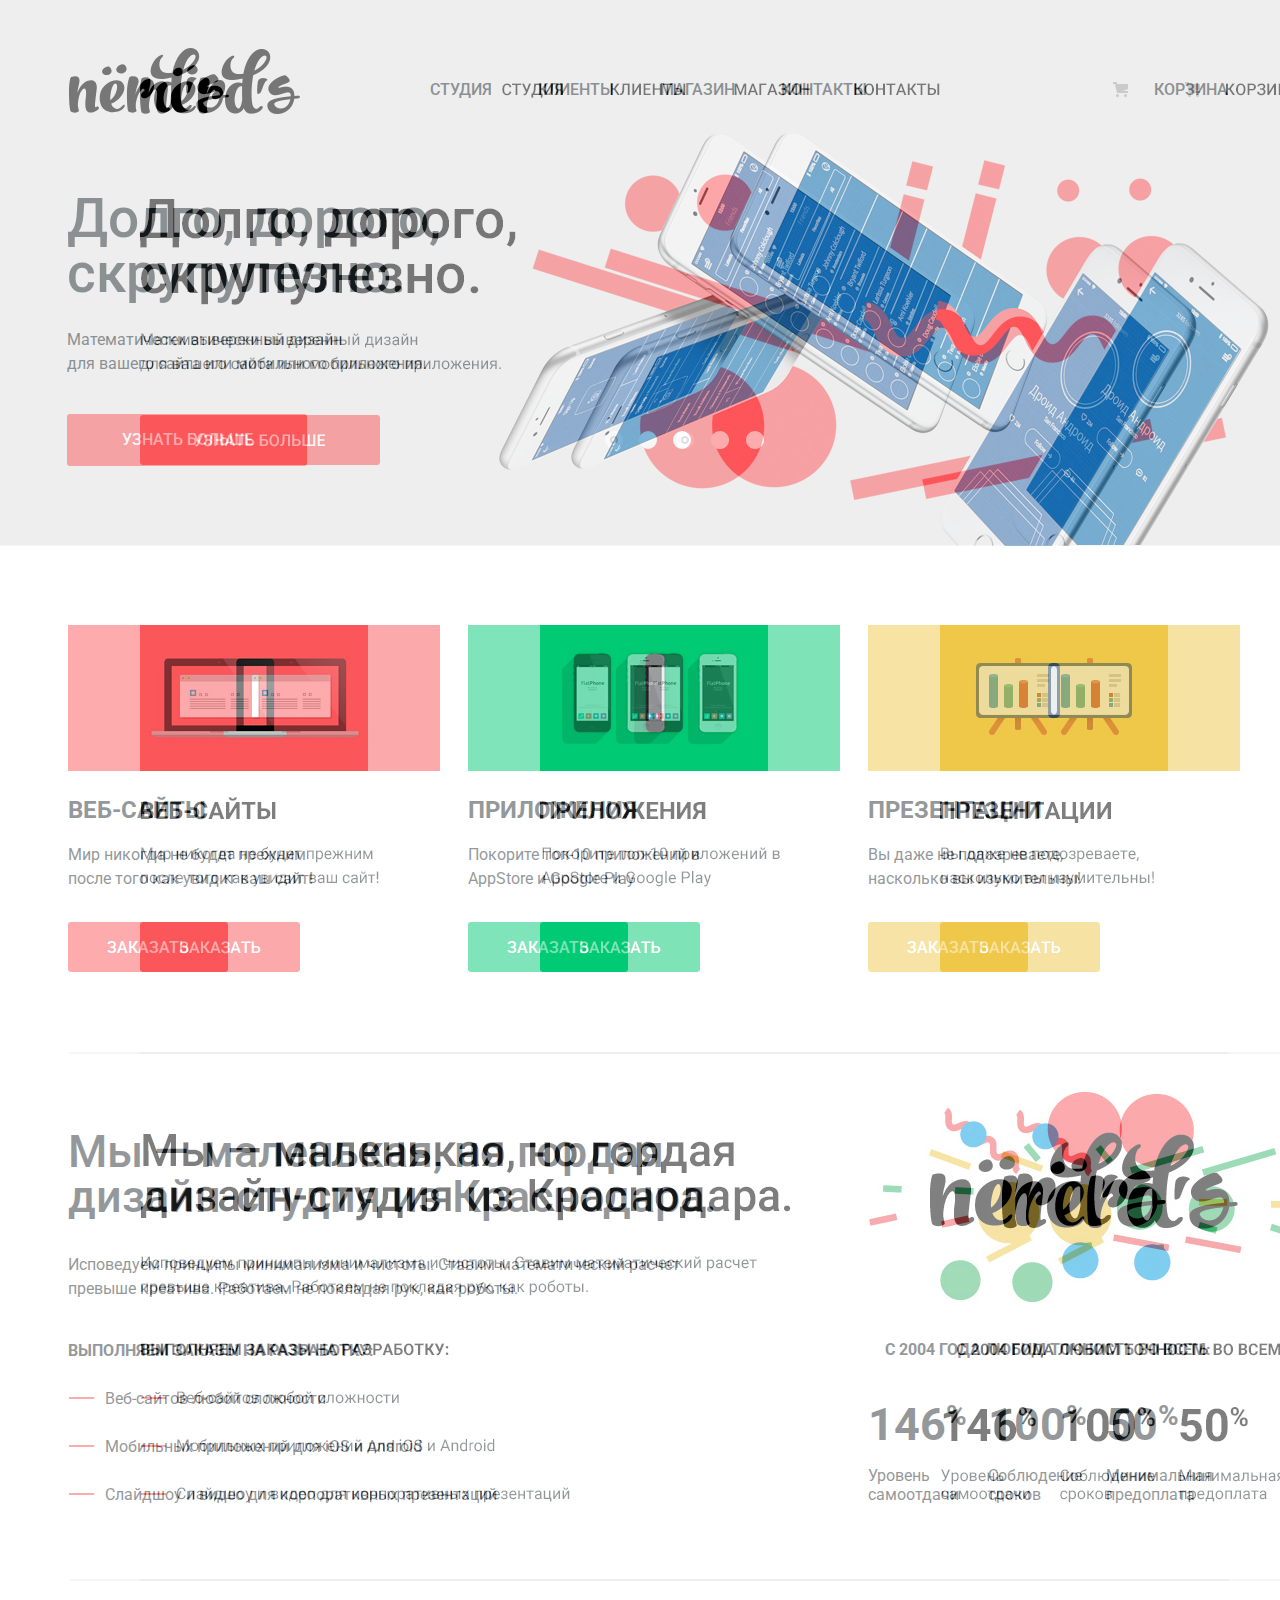
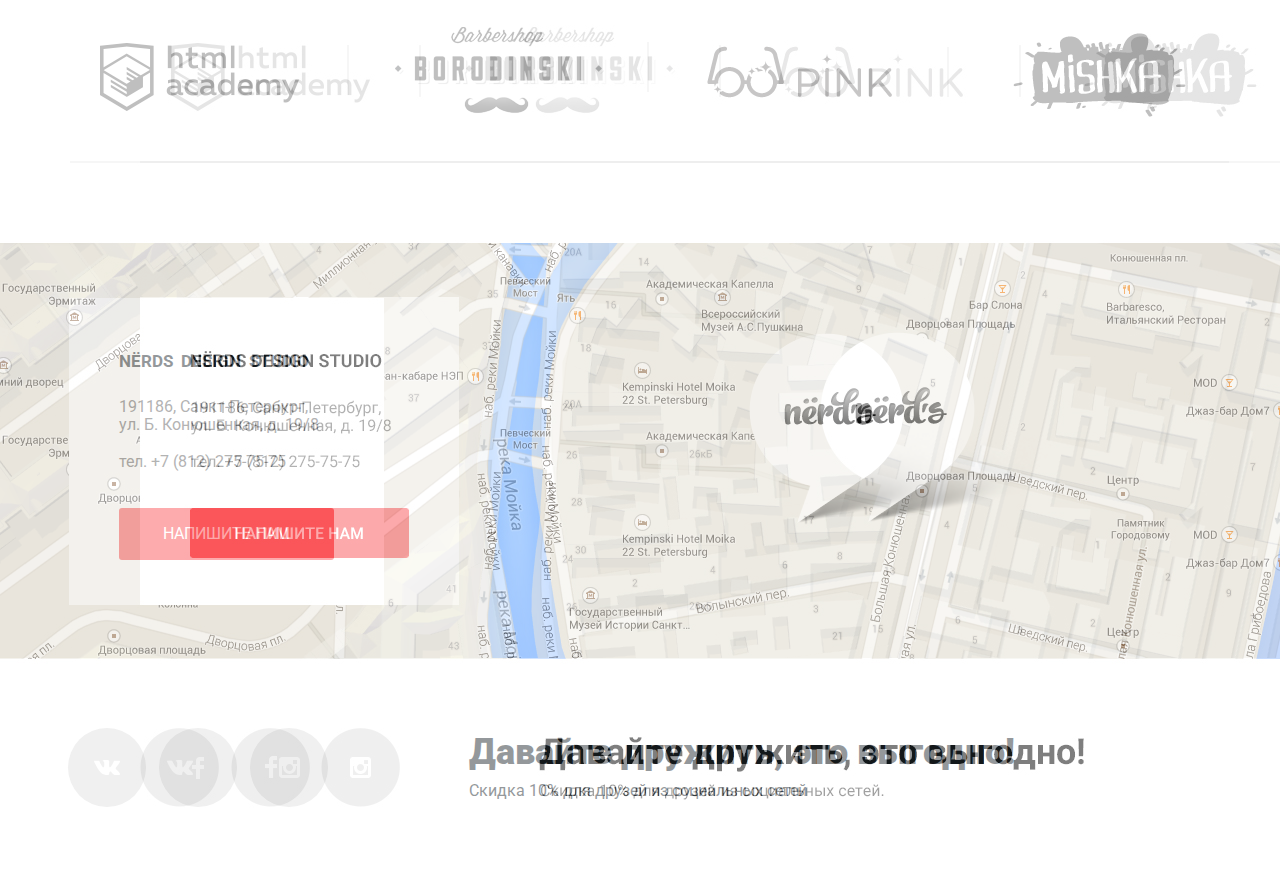
==== commit 68ceb69b: "patch" ====
--- a/index.html
+++ b/index.html
@@ -8,7 +8,7 @@
     <link href="css/normalize.css" rel="stylesheet">
     <link href="css/main.css" rel="stylesheet">
     
-<!--<style>
+<style>
     body {
         position: relative;
     }
@@ -23,13 +23,14 @@
         z-index: 9999;
         opacity: .5;
     }
-</style>-->
+</style>
     
 </head>
 
 <body>
     <header class="main-header">
-        <nav class="main-navigation container container-flex">
+        <div class="container">
+        <nav class="main-navigation">
             <a class="main-header-logotype">
                 <img src="img/nerds-logo.svg" width="160" height="65" alt="Логотип студии Нёрдс">
             </a>
@@ -44,7 +45,7 @@
         </nav>
 
         <section class="sliders">
-            <div class="container">
+            
                 <input class="visually-hidden" type="radio" id="product-1" name="toggle" checked>
                 <input class="visually-hidden" type="radio" id="product-2" name="toggle">
                 <input class="visually-hidden" type="radio" id="product-3" name="toggle">
@@ -83,9 +84,9 @@
 
                 </ul>
 
-            </div>
-        </section>
-
+            
+        </section>
+     </div>
     </header>
     <main>
 
--- a/css/main.css
+++ b/css/main.css
@@ -1,1601 +1,1515 @@
 body {
-    margin: 0;
-    padding: 0;
-
-    font-family: "Roboto", Arial, sans-serif;
-    font-size: 16px;
-    line-height: 24px;
-    font-weight: 400;
-    color: #283136;
-
-    background-color: #ffffff;
+	background-color: #fff;
+	color: #283136;
+	font: 400 16px/24px Roboto, Arial, sans-serif;
+	margin: 0;
+	padding: 0
 }
 
 a {
-    text-decoration: none;
+	text-decoration: none
 }
 
 .container {
-    width: 1200px;
-    margin: 0 auto;
-    padding: 0 20px;
-    box-sizing: border-box;
-    position: relative;
+	box-sizing: border-box;
+	margin: 0 auto;
+	padding: 0 20px;
+	position: relative;
+	width: 1200px
 }
 
 .container-flex {
-    display: flex;
+	display: flex
 }
 
 img {
-    max-width: 100%;
-    height: auto;
-}
-
-*,
-* !:before,
-* !:after {
-    box-sizing: inherit;
+	height: auto;
+	max-width: 100%
 }
 
 html {
-    box-sizing: border-box;
+	box-sizing: border-box
 }
 
 .main-container {
-    width: 1200px;
-
-    padding: 0 20px;
-    margin: 0 auto;
-    display: flex;
-}
-
+	display: flex;
+	margin: 0 auto;
+	padding: 0 20px;
+	width: 1200px
+}
 
 .visually-hidden:not(:focus):not(:active),
 input[type="checkbox"].visually-hidden,
 input[type="radio"].visually-hidden {
-    position: absolute;
-
-    width: 1px;
-    height: 1px;
-    margin: -1px;
-    border: 0;
-    padding: 0;
-
-    white-space: nowrap;
-
-    clip-path: inset(100%);
-    clip: rect(0 0 0 0);
-    overflow: hidden;
+	border: 0;
+	clip: rect(0 0 0 0);
+	clip-path: inset(100%);
+	height: 1px;
+	margin: -1px;
+	overflow: hidden;
+	padding: 0;
+	position: absolute;
+	white-space: nowrap;
+	width: 1px
 }
 
 .main-navigation {
-    font-size: 16px;
-    line-height: 30px;
-    color: #283136;
-
-    background-color: #eeeeee;
-}
-
+	align-items: center;
+	background-color: #eee;
+	color: #283136;
+	display: flex;
+	font-size: 16px;
+	justify-content: space-between;
+	line-height: 30px;
+	padding: 45px 0 0 0
+}
 
 .main-header {
-    background-color: #eeeeee;
-}
-
-.main-navigation {
-    padding: 45px 10px 0 25px;
-    display: flex;
-    align-items: center;
-    justify-content: space-between;
+	background-color: #eee
 }
 
 .main-navigation ul {
-    padding: 0;
+	padding: 0
 }
 
 .main-header-logotype {
-    display: flex;
-    width: 235px;
-    padding-left: 3px;
-    padding-bottom: 6px;
+	display: flex;
+	padding-bottom: 6px;
+	padding-left: 9px;
+	width: 235px
 }
 
 .main-header-logo {
-    display: flex;
-    width: 235px;
-    padding-left: 3px;
-    padding-bottom: 7px;
+	display: flex;
+	padding-bottom: 7px;
+	padding-left: 9px;
+	width: 235px
 }
 
 .main-header-logo:hover {
-    opacity: 0.8;
+	opacity: .8
 }
 
 .main-header-logo:active {
-    opacity: 0.2;
-}
-
+	opacity: .2
+}
+
+.main-header-logotype:hover {
+	opacity: .8
+}
+
+.main-header-logotype:active {
+	opacity: .2
+}
 
 .site-navigation {
-    list-style: none;
-    display: flex;
-    flex-wrap: wrap;
-    margin-left: 201px;
-    width: 100%;
-    text-transform: uppercase;
-
+	display: flex;
+	flex-wrap: wrap;
+	list-style: none;
+	margin-left: 201px;
+	text-transform: uppercase;
+	width: 100%
 }
 
 .site-navigation a {
-    display: block;
-    vertical-align: middle;
-    color: #283136;
+	color: #283136;
+	display: block;
+	vertical-align: middle
 }
 
 .site-navigation a:hover {
-    color: #fb565a;
+	color: #fb565a
 }
 
 .site-navigation a:active {
-    color: #bdbdbd;
+	color: #bdbdbd
 }
 
 .site-navigation-current {
-    border-bottom: 2px solid #fb565a;
-    padding-bottom: 3px;
-
-}
-
+	border-bottom: 2px solid #fb565a;
+	padding-bottom: 3px
+}
 
 .site-navigation li {
-    padding: 14px 46px 0 0;
-    font-weight: 500;
+	font-weight: 500;
+	padding: 14px 46px 0 0
 }
 
 .site-navigation li:last-child {
-    padding-right: 1px;
-    margin-left: auto;
-    position: relative;
-    padding-left: 50px;
+	margin-left: auto;
+	padding-left: 50px;
+	padding-right: 1px;
+	position: relative
 }
 
 .purchase-basket {
-    position: relative;
+	position: relative;
+    left: 9px
 }
 
 .purchase-basket::before {
-    content: "";
-    position: absolute;
-    top: 7px;
-    left: -41px;
-    width: 15px;
-    height: 15px;
-    background-image: url("../img/cart-icon.svg");
-    background-repeat: no-repeat;
-    background-position: 0 0;
-}
-
-
-
+	background-image: url(../img/cart-icon.svg);
+	background-position: 0 0;
+	background-repeat: no-repeat;
+	content: "";
+	height: 15px;
+	left: -41px;
+	position: absolute;
+	top: 7px;
+	width: 15px
+}
 
 .sliders {
-    position: relative;
-    background-color: #eeeeee;
+	background-color: #eee;
+	position: relative
 }
 
 .slider-controls {
-    position: absolute;
-    left: 50%;
-    bottom: 105px;
-    z-index: 100;
-    margin-left: 8px;
-
-    width: 160px;
-    height: 18px;
-
-    text-align: center;
-    font-size: 0;
-    transform: translateX(-50%);
+	bottom: 105px;
+	font-size: 0;
+	height: 18px;
+	left: 50%;
+	margin-left: 8px;
+	position: absolute;
+	text-align: center;
+	transform: translateX(-50%);
+	width: 160px;
+	z-index: 100
 }
 
 .slider-list {
-    margin: 0;
-    padding: 0;
+	margin: 0;
+	padding: 0
 }
 
 .slider-item h2 {
-    margin: 0;
-    margin-bottom: 27px;
-
-    font-size: 55px;
-    line-height: 55px;
-    font-weight: 500;
+	font-size: 55px;
+	font-weight: 500;
+	line-height: 55px;
+	margin: 0;
+	margin-bottom: 27px
 }
 
 .slider-item p {
-    margin: 0;
-    margin-bottom: 38px;
+	margin: 0;
+	margin-bottom: 38px
 }
 
 .slider-item {
-    display: none;
-    padding: 70px 0px 80px 7px;
+	display: none;
+	padding: 70px 0 80px 7px
 }
 
 .slider-item-wrapper {
-    max-width: 640px;
+	max-width: 640px
 }
 
 .slider-item:nth-child(1) {
-    background-image: url("../img/slide1.png");
-    background-repeat: no-repeat;
-    background-position: 95% 12px;
+	background-image: url(../img/slide1.png);
+	background-position: 95% 12px;
+	background-repeat: no-repeat
 }
 
 .slider-item:nth-child(2) {
-    background-image: url("../img/slide2.png");
-    background-repeat: no-repeat;
-    background-position: 100% 0;
+	background-image: url(../img/slide2.png);
+	background-position: 100% 0;
+	background-repeat: no-repeat
 }
 
 .slider-item:nth-child(3) {
-    background-image: url("../img/slide3.png");
-    background-repeat: no-repeat;
-    background-position: 100% 20px;
-}
-
-#product-1:checked ~ .slider-list .slider-item:nth-child(1) {
-    display: block;
-}
-
-#product-2:checked ~ .slider-list .slider-item:nth-child(2) {
-    display: block;
-}
-
-#product-3:checked ~ .slider-list .slider-item:nth-child(3) {
-    display: block;
-}
-
-#product-1:checked ~ .slider-controls .slider-controls-item--1::before,
-#product-2:checked ~ .slider-controls .slider-controls-item--2::before,
-#product-3:checked ~ .slider-controls .slider-controls-item--3::before {
-    content: "";
-    position: absolute;
-    left: 50%;
-    top: 50%;
-    z-index: 2;
-    width: 4px;
-    height: 4px;
-    margin: -4px;
-    background-color: inherit;
-    border: 2px solid #c1c1c1;
-    border-radius: 50%;
+	background-image: url(../img/slide3.png);
+	background-position: 100% 20px;
+	background-repeat: no-repeat
+}
+
+#product-1:checked~.slider-list .slider-item:nth-child(1) {
+	display: block
+}
+
+#product-2:checked~.slider-list .slider-item:nth-child(2) {
+	display: block
+}
+
+#product-3:checked~.slider-list .slider-item:nth-child(3) {
+	display: block
+}
+
+#product-1:checked~.slider-controls .slider-controls-item--1::before,
+#product-2:checked~.slider-controls .slider-controls-item--2::before,
+#product-3:checked~.slider-controls .slider-controls-item--3::before {
+	background-color: inherit;
+	border: 2px solid #c1c1c1;
+	border-radius: 50%;
+	content: "";
+	height: 4px;
+	left: 50%;
+	margin: -4px;
+	position: absolute;
+	top: 50%;
+	width: 4px;
+	z-index: 2
 }
 
 .slide-list {
-    margin: 0;
-    padding: 0;
-    list-style: none;
+	list-style: none;
+	margin: 0;
+	padding: 0
 }
 
 .slider-controls label {
-    position: relative;
-
-    display: inline-block;
-    width: 18px;
-    height: 18px;
-    padding: 8px;
-
-    border-radius: 50%;
-    cursor: pointer;
+	border-radius: 50%;
+	cursor: pointer;
+	display: inline-block;
+	height: 18px;
+	padding: 8px;
+	position: relative;
+	width: 18px
 }
 
 .slider-controls label::after {
-    content: "";
-
-    position: absolute;
-    top: 8px;
-    left: 8px;
-    z-index: 1;
-
-    width: 18px;
-    height: 18px;
-
-    background: #ffffff;
-
-    border-radius: 50%;
+	background: #fff;
+	border-radius: 50%;
+	content: "";
+	height: 18px;
+	left: 8px;
+	position: absolute;
+	top: 8px;
+	width: 18px;
+	z-index: 1
 }
 
 .button-learn-more {
-    display: block;
-    width: 240px;
-    padding: 17px 0;
-
-    font: inherit;
-    font-size: 16px;
-    line-height: 18px;
-    font-weight: 500;
-    text-align: center;
-    color: #ffffff;
-    vertical-align: middle;
-    text-transform: uppercase;
-
-    background-color: #fb565a;
-    border-radius: 3px;
-    border: none;
+	background-color: #fb565a;
+	border: none;
+	border-radius: 3px;
+	color: #fff;
+	display: block;
+	font-family: inherit;
+	font-size: 16px;
+	font-style: normal;
+	font-variant: normal;
+	font-weight: 400;
+	font-weight: 500;
+	line-height: 18px;
+	padding: 17px 0;
+	text-align: center;
+	text-transform: uppercase;
+	vertical-align: middle;
+	width: 240px
 }
 
 .button-learn-more:hover {
-    background-color: #e74246;
+	background-color: #e74246
 }
 
 .button-learn-more:active {
-    color: rgba(255, 255, 255, 0.3);
-
-    background-color: #d7373b;
-    box-shadow: 0 3px rgba(0, 0, 0, 0.1) inset;
-}
-
+	background-color: #d7373b;
+	box-shadow: 0 3px rgba(0, 0, 0, 0.1) inset;
+	color: rgba(255, 255, 255, 0.3)
+}
 
 .advanteges-list {
-    list-style: none;
+	display: flex;
+	justify-content: space-between;
+	list-style: none;
+	margin: 0;
+	padding: 79px 8px 82px;
+	width: 1100px
 }
 
 .advanteges-item h3 {
-    font-size: 24px;
-    line-height: 17px;
-    text-align: left;
-    text-transform: uppercase;
+	font-size: 24px;
+	line-height: 17px;
+	text-align: left;
+	text-transform: uppercase
 }
 
 .advanteges-item p {
-    font-size: 16px;
-    line-height: 24px;
-    text-align: left;
-    margin-bottom: 31px;
+	font-size: 16px;
+	line-height: 24px;
+	margin-bottom: 31px;
+	text-align: left
 }
 
 .advanteges-button {
-    display: block;
-    width: 160px;
-    padding: 17px 0px 15px 0px;;
-    margin-bottom: 0px;
-
-    font: inherit;
-    font-size: 16px;
-    line-height: 18px;
-    font-weight: 500;
-    text-align: center;
-    color: #ffffff;
-    vertical-align: middle;
-    text-transform: uppercase;
-
-
-    border-radius: 3px;
-    border: none;
+	border: none;
+	border-radius: 3px;
+	color: #fff;
+	display: block;
+	font-family: inherit;
+	font-size: 16px;
+	font-style: normal;
+	font-variant: normal;
+	font-weight: 400;
+	font-weight: 500;
+	line-height: 18px;
+	margin-bottom: 0;
+	padding: 17px 0 15px;
+	text-align: center;
+	text-transform: uppercase;
+	vertical-align: middle;
+	width: 160px
 }
 
 .advanteges-button-red {
-    background-color: #fb565a;
+	background-color: #fb565a
 }
 
 .advanteges-button-red:hover {
-    background-color: #e74246;
+	background-color: #e74246
 }
 
 .-advanteges-button-red:active {
-    color: rgba(255, 255, 255, 0.3);
-
-    background-color: #d7373b;
-    box-shadow: 0 3px rgba(0, 0, 0, 0.1) inset;
+	background-color: #d7373b;
+	box-shadow: 0 3px rgba(0, 0, 0, 0.1) inset;
+	color: rgba(255, 255, 255, 0.3)
 }
 
 .advanteges-button-green {
-    background-color: #00ca74;
+	background-color: #00ca74
 }
 
 .advanteges-button-green:hover {
-    background-color: #00bc6c;
+	background-color: #00bc6c
 }
 
 .advanteges-button-green:active {
-    color: rgba(255, 255, 255, 0.3);
-    background-color: #00aa62;
-    box-shadow: 0 3px rgba(0, 0, 0, 0.1) inset;
+	background-color: #00aa62;
+	box-shadow: 0 3px rgba(0, 0, 0, 0.1) inset;
+	color: rgba(255, 255, 255, 0.3)
 }
 
 .advanteges-button-yellow {
-    background-color: #efc84a;
+	background-color: #efc84a
 }
 
 .advanteges-button-yellow:hover {
-    background-color: #eab534;
+	background-color: #eab534
 }
 
 .advanteges-button-yellow:active {
-    color: rgba(255, 255, 255, 0.3);
-    background-color: #e5a722;
-    box-shadow: 0 3px rgba(0, 0, 0, 0.1) inset;
+	background-color: #e5a722;
+	box-shadow: 0 3px rgba(0, 0, 0, 0.1) inset;
+	color: rgba(255, 255, 255, 0.3)
 }
 
 .line {
-    position: absolute;
-    border-bottom: 2px solid #eee;
-    bottom: 0;
-    left: 0;
-    right: 0;
-    height: 0;
+	border-bottom: 2px solid #eee;
+	bottom: 0;
+	height: 0;
+	left: 0;
+	position: absolute;
+	right: 0
 }
 
 .advanteges-line {
-    margin-left: 29px;
-    margin-right: 12px;
-}
-
-.advanteges-list {
-    display: flex;
-    justify-content: space-between;
-    width: 1100px;
-    padding: 79px 8px 82px 8px;
-    margin: 0;
+	margin-left: 29px;
+	margin-right: 12px
 }
 
 .advanteges-item {
-    width: 300px;
+	width: 300px
 }
 
 .advanteges {
-    position: relative;
+	position: relative
 }
 
 .studio {
-    position: relative;
+	position: relative
 }
 
 .information {
-    width: 660px;
-}
-
-.information {
-    display: flex;
-    flex-wrap: wrap;
+	display: flex;
+	flex-wrap: wrap;
+	width: 660px
 }
 
 .information h2 {
-    font-size: 45px;
-    line-height: 45px;
-    font-weight: 500;
-    margin-bottom: 18px;
+	font-size: 45px;
+	font-weight: 500;
+	line-height: 45px;
+	margin-bottom: 18px
 }
 
 .information h4 {
-    text-transform: uppercase;
-    margin-bottom: 12px;
+	margin-bottom: 12px;
+	text-transform: uppercase
 }
 
 .information p {
-    color:#283136;
+	color: #283136
 }
 
 .studio-info {
-    width: 1160px;
-    display: flex;
-    justify-content: space-between;
-    flex-wrap: wrap;
-    padding: 38px 8px 31px;
-    align-items: flex-start;
+	align-items: flex-start;
+	display: flex;
+	flex-wrap: wrap;
+	justify-content: space-between;
+	padding: 38px 8px 31px;
+	width: 1160px
 }
 
 .develope {
-    list-style: none;
-    line-height: 48px;
-    margin: 0;
-    padding: 0;
+	line-height: 48px;
+	list-style: none;
+	margin: 0;
+	padding: 0
 }
 
 .develope li {
-    position: relative;
-    padding-left: 37px;
+	padding-left: 37px;
+	position: relative
 }
 
 .develope li::before {
-    content: "";
-    position: absolute;
-    top: 22px;
-    left: 1px;
-    width: 25px;
-    height: 2px;
-    background-image: url("../img/red-line.png");
-    background-repeat: no-repeat;
-    background-position: 0 0;
-}
-
+	background-image: url(../img/red-line.png);
+	background-position: 0 0;
+	background-repeat: no-repeat;
+	content: "";
+	height: 2px;
+	left: 1px;
+	position: absolute;
+	top: 22px;
+	width: 25px
+}
 
 .nerds-procent {
-    width: 360px;
-    padding-top: 227px;
-    background-color: #ffffff;
-    background-image: url("../img/nerds-illustration.png");
-    background-repeat: no-repeat;
-    background-position: top;
+	background-color: #fff;
+	background-image: url(../img/nerds-illustration.png);
+	background-position: top;
+	background-repeat: no-repeat;
+	padding-top: 227px;
+	width: 360px
 }
 
 .nerds-procent h4 {
-    text-align: center;
-    text-transform: uppercase;
-    margin-top: 19px;
-    margin-bottom: 22px;
+	margin-bottom: 22px;
+	margin-top: 19px;
+	text-align: center;
+	text-transform: uppercase
 }
 
 .procent p {
-    font-size: 16px;
-    line-height: 24px;
-    font-weight: 700;
+	font-size: 16px;
+	font-weight: 700;
+	line-height: 24px
 }
 
 .procent-list {
-    list-style: none;
-    margin: 0;
-    padding: 0;
-}
-
-.procent-list {
-    display: flex;
-    justify-content: space-between;
-    list-style: none;
-    margin: 0;
-    padding: 29px 0px;
+	display: flex;
+	justify-content: space-between;
+	list-style: none;
+	list-style: none;
+	margin: 0;
+	margin: 0;
+	padding: 0;
+	padding: 29px 0
 }
 
 .procent-list li {
-    padding-right: 29px;
+	padding-right: 29px
 }
 
 .procent-list .procent-payment {
-    margin-left: -5px;
+	margin-left: -5px
 }
 
 .procent-list p {
-    line-height: 19px;
+	line-height: 19px
 }
 
 .procent-list-title {
-    font-size: 45px;
-    font-weight: 700;
-    margin-bottom: 29px;
-    position: relative;
+	font-size: 45px;
+	font-weight: 700;
+	margin-bottom: 29px;
+	position: relative
 }
 
 .procent-list-title::after {
-    content: '%';
-    font-size: 28px;
-    position: absolute;
-    top: -9px;
+	content: '%';
+	font-size: 28px;
+	position: absolute;
+	top: -9px
 }
 
 .level {
-    display: block;
-    width: 90px;
-    position: absolute;
-    bottom: 140px;
-    right: 260px;
+	bottom: 140px;
+	display: block;
+	position: absolute;
+	right: 260px;
+	width: 90px
 }
 
 .deadline {
-    display: block;
-    width: 96px;
-    position: absolute;
-    bottom: 140px;
-    right: 119px;
+	bottom: 140px;
+	display: block;
+	position: absolute;
+	right: 119px;
+	width: 96px
 }
 
 .payment {
-    display: block;
-    width: 110px;
-    position: absolute;
-    bottom: 140px;
-    right: -27px;
-}
-
+	bottom: 140px;
+	display: block;
+	position: absolute;
+	right: -27px;
+	width: 110px
+}
 
 .sponsor {
-    position: relative;
+	position: relative
 }
 
 .sponsor-line-before {
-    top: -1px;
-    right: 10px;
-    left: 10px;
+	left: 10px;
+	right: 10px;
+	top: -1px
 }
 
 .sponsor-list {
-    list-style: none;
-}
-
-.sponsor-list {
-    display: flex;
-    justify-content: space-between;
-    margin: 0;
-    width: 1160px;
-    padding: 52px 10px 34px 9px;
+	display: flex;
+	justify-content: space-between;
+	list-style: none;
+	margin: 0;
+	padding: 52px 10px 34px 9px;
+	width: 1160px
 }
 
 .sponsor-list li {
-    position: relative;
-    width: 260px;
-    text-align: center;
-    align-self: center;
+	align-self: center;
+	position: relative;
+	text-align: center;
+	width: 260px
 }
 
 .sponsor-list li::after {
-    content: '';
-    position: absolute;
-    top: 36%;
-    right: -20px;
-    margin-top: -25px;
-    border-right: 2px solid #eee;
-    height: 50px;
+	border-right: 2px solid #eee;
+	content: '';
+	height: 50px;
+	margin-top: -25px;
+	position: absolute;
+	right: -20px;
+	top: 36%
 }
 
 .sponsor-list li:last-child::after {
-    display: none;
-}
- .sponsor-list a {
-    display: inline-block;
+	display: none
+}
+
+.sponsor-list a {
+	display: inline-block
 }
 
 .sponsor-logo-barbershop {
-    position: relative;
-    top: -5px;
-    left: 0px;
+	left: 0;
+	position: relative;
+	top: -5px
 }
 
 .sponsor-logo-pink {
-    position: relative;
-    top: -5px;
-    left: 0px;
+	left: 0;
+	position: relative;
+	top: -5px
 }
 
 .sponsor-logo-mishka {
-    position: relative;
-    top: -2px;
-    left: 0px;
-}
-
+	left: 0;
+	position: relative;
+	top: -2px
+}
 
 .sponsor-list .sponsor-logo-html,
 .sponsor-list .sponsor-logo-barbershop,
 .sponsor-list .sponsor-logo-pink,
 .sponsor-list .sponsor-logo-mishka {
-    opacity: 0.5;
+	opacity: .5
 }
 
 .sponsor-list .sponsor-logo-html:hover,
 .sponsor-list .sponsor-logo-barbershop:hover,
 .sponsor-list .sponsor-logo-pink:hover,
 .sponsor-list .sponsor-logo-mishka:hover {
-    opacity: 1;
+	opacity: 1
 }
 
 .sponsor-list .sponsor-logo-html:active,
 .sponsor-list .sponsor-logo-barbershop:active,
 .sponsor-list .sponsor-logo-pink:active,
 .sponsor-list .sponsor-logo-mishka:active {
-    opacity: 0.2;
+	opacity: .2
 }
 
 .line-after {
-    position: absolute;
-    border-bottom: 2px solid #eee;
-    top: 181px;
-    right: 10px;
-    left: 10px;
+	border-bottom: 2px solid #eee;
+	left: 10px;
+	position: absolute;
+	right: 10px;
+	top: 181px
 }
 
 .map {
-    background-image: url("../img/map.png");
-    height: 415px;
-    width: 100%;
-    margin-top: 80px;
-    margin-bottom: 40px;
+	background-image: url(../img/map.png);
+	height: 415px;
+	margin-bottom: 40px;
+	margin-top: 80px;
+	width: 100%
 }
 
 .map-image {
-    position: relative;
+	position: relative
 }
 
 .contact-form {
-    background-color: #ffffff;
-    padding: 28px 50px;
-    position: absolute;
-    top: 55px;
-    left: 29px;
+	background-color: #fff;
+	left: 29px;
+	padding: 28px 50px;
+	position: absolute;
+	top: 55px
 }
 
 .contact-form h4 {
-    word-spacing: 3.9px;
-    font-size: 17px;
+	font-size: 17px;
+	word-spacing: 3.9px
 }
 
 .contact-form p {
-    line-height: 18px;
-    font-size: 16px;
-    font-weight: 400;
-    padding-top: 3px;
-    color:#666666;
+	color: #666;
+	font-size: 16px;
+	font-weight: 400;
+	line-height: 18px;
+	padding-top: 3px
 }
 
 .contact-form .button-learn-more {
-    margin: 37px 0 17px;
-    width: auto;
-    padding: 17px 44px;
-    font-weight: 400;
+	font-weight: 400;
+	margin: 37px 0 17px;
+	padding: 17px 44px;
+	width: auto
 }
 
 .contacts p {
-    font-size: 16px;
-    line-height: 18px;
-}
-
+	font-size: 16px;
+	line-height: 18px
+}
 
 .map-marker {
-    background-image: url("../img/map-marker.png");
-    background-repeat: no-repeat;
-    background-position: top;
-    width: 250px;
-    height: 192px;
-    position: absolute;
-    top: 90px;
-    right: 251px;
-
+	background-image: url(../img/map-marker.png);
+	background-position: top;
+	background-repeat: no-repeat;
+	height: 192px;
+	position: absolute;
+	right: 251px;
+	top: 90px;
+	width: 250px
 }
 
 .main-footer {
-    background-color: #ffffff;
+	background-color: #fff
 }
 
 .footer-social ul {
-    list-style: none;
-    display: flex;
-    flex-wrap: wrap;
-    justify-content: space-between;
-    width: 260px;
-    margin: 0 auto;
-    padding: 0;
+	display: flex;
+	flex-wrap: wrap;
+	justify-content: space-between;
+	list-style: none;
+	margin: 0 auto;
+	padding: 0;
+	width: 260px
 }
 
 .social-button {
-    display: flex;
-    align-items: center;
-    justify-content: center;
-    width: 78px;
-    height: 79px;
-    background-color: #e1e1e1;
-    border-radius: 50%;
+	align-items: center;
+	background-color: #e1e1e1;
+	border-radius: 50%;
+	display: flex;
+	height: 79px;
+	justify-content: center;
+	width: 78px
 }
 
 .social-button:hover {
-    background-color: #e74246;
+	background-color: #e74246
 }
 
 .social-button:active {
-    background-color: #d7373b;
+	background-color: #d7373b
 }
 
 .social-button:hover path {
-    fill: #ffffff;
+	fill: #fff
 }
 
 .social-button:active path {
-    fill: rgba(255, 255, 255, 0.3);
+	fill: rgba(255, 255, 255, 0.3)
 }
 
 .footer-slogan {
-    text-align: center;
-    font-size: 36px;
-    line-height: 0px;
-    font-weight: 700;
+	font-size: 36px;
+	font-weight: 700;
+	line-height: 0;
+	text-align: center
 }
 
 .footer-discount {
-    line-height: 6px;
+	line-height: 6px
 }
 
 .footer-slogan p {
-    text-align: center;
-    font-size: 16px;
-    line-height: 22px;
+	font-size: 16px;
+	line-height: 22px;
+	text-align: center
 }
 
 .footer {
-    display: flex;
+	display: flex;
+	padding-bottom: 40px
 }
 
 .footer-social {
-    margin: 30px 0px;
-    margin-left: 8px;
-    margin-right: 11px;
+	margin: 30px 0;
+	margin-left: 8px;
+	margin-right: 11px
 }
 
 .slogan {
-    text-align: left;
-    margin-left: 130px;
-    padding: 18px 0;
-}
-
+	margin-left: 130px;
+	padding: 18px 0;
+	text-align: left
+}
 
 .modal {
-    display: none;
-    color: #000000;
-    font-weight: 700;
-    position: fixed;
-
-    background-color: #ffffff;
-    box-shadow: 0px 25px 50px 10px rgba(0, 0, 0, 0.7);
+	background-color: #fff;
+	box-shadow: 0 25px 50px 10px rgba(0, 0, 0, 0.7);
+	color: #000;
+	display: none;
+	font-weight: 700;
+	position: fixed
 }
 
 .write-us {
-    top: 200px;
-    left: 200px;
-
-    width: 960px;
-
-    padding: 80px 100px;
+	left: 200px;
+	padding: 80px 100px;
+	top: 200px;
+	width: 960px
 }
 
 .modal-close {
-    position: absolute;
-    top: 120px;
-    right: 170px;
-    width: 22px;
-    height: 22px;
-
-    font-size: 0;
-
-    background-color: white;
-    border: 0;
-    background-image: url("../img/close-cross.svg");
-    opacity: 0.4;
-
-    cursor: pointer;
+	background-color: #fff;
+	background-image: url(../img/close-cross.svg);
+	border: 0;
+	cursor: pointer;
+	font-size: 0;
+	height: 22px;
+	opacity: .4;
+	position: absolute;
+	right: 170px;
+	top: 120px;
+	width: 22px
 }
 
 .modal-close:hover {
-    opacity: 1;
-    background-color: white;
-    border: 0;
+	background-color: #fff;
+	border: 0;
+	opacity: 1
 }
 
 .modal-close:active {
-    opacity: 0.2;
-    background-color: white;
-    border: 0;
+	background-color: #fff;
+	border: 0;
+	opacity: .2
 }
 
 .write-us h2 {
-    font-size: 45px;
-    line-height: 45px;
-    font-weight: 500;
+	font-size: 45px;
+	font-weight: 500;
+	line-height: 45px
 }
 
 .write-us p {
-    font-size: 16px;
-    line-height: 18px;
-    font-weight: 700;
+	font-size: 16px;
+	font-weight: 700;
+	line-height: 18px
 }
 
 .modal-window {
-    width: 800px;
-    display: flex;
-    flex-wrap: wrap;
-    justify-content: space-between;
-
+	display: flex;
+	flex-wrap: wrap;
+	justify-content: space-between;
+	width: 800px
 }
 
 .write-us-form input[type="text"] {
-    font: inherit;
-    color: #d7dcde;
-    text-transform: uppercase;
-    font-size: 16px;
-    line-height: 18px;
-    font-weight: 400;
-    width: 360px;
-    min-height: 50px;
-    border-radius: 5px;
-
-
-    background-color: #ffffff;
-    border: 2px solid rgba(0, 0, 0, 0.2);
+	background-color: #fff;
+	border: 2px solid rgba(0, 0, 0, 0.2);
+	border-radius: 5px;
+	color: #d7dcde;
+	font-family: inherit;
+	font-size: 16px;
+	font-style: normal;
+	font-variant: normal;
+	font-weight: 400;
+	font-weight: 400;
+	line-height: 18px;
+	min-height: 50px;
+	text-transform: uppercase;
+	width: 360px
 }
 
 .write-us-form input:hover {
-    border-color: rgba(0, 0, 0, 0.4);
-    color: rgba(0, 0, 0, 0.4);
+	border-color: rgba(0, 0, 0, 0.4);
+	color: rgba(0, 0, 0, 0.4)
 }
 
 .write-us-form input:focus {
-    border-color: rgba(0, 0, 0, 1);
-    color: rgba(0, 0, 0, 1);
+	border-color: rgba(0, 0, 0, 1);
+	color: rgba(0, 0, 0, 1)
 }
 
 .write-us-form input:invalid {
-    border-color: ##e74246;
-    color: #e74246;
+	border-color: #e74246;
+	color: #e74246
 }
 
 .write-us-form textarea {
-    font: inherit;
-    color: #d7dcde;
-    text-transform: uppercase;
-    font-size: 16px;
-    line-height: 18px;
-    font-weight: 400;
-    width: 800px;
-    min-height: 120px;
-    border-radius: 5px;
-
-
-    background-color: #ffffff;
-    border: 2px solid rgba(0, 0, 0, 0.2);
+	background-color: #fff;
+	border: 2px solid rgba(0, 0, 0, 0.2);
+	border-radius: 5px;
+	color: #d7dcde;
+	font-family: inherit;
+	font-size: 16px;
+	font-style: normal;
+	font-variant: normal;
+	font-weight: 400;
+	font-weight: 400;
+	line-height: 18px;
+	min-height: 120px;
+	text-transform: uppercase;
+	width: 800px
 }
 
 .write-us-form textarea:hover {
-    border-color: rgba(0, 0, 0, 0.4);
-    color: rgba(0, 0, 0, 0.4);
+	border-color: rgba(0, 0, 0, 0.4);
+	color: rgba(0, 0, 0, 0.4)
 }
 
 .write-us-form textarea:focus {
-    border-color: rgba(0, 0, 0, 1);
-    color: rgba(0, 0, 0, 1);
+	border-color: rgba(0, 0, 0, 1);
+	color: rgba(0, 0, 0, 1)
 }
 
 .write-us-form textarea:invalid {
-    border-color: ##e74246;
-    color: #e74246;
+	border-color: ##e74246;
+	color: #e74246
 }
 
 .write-us-item {
-    width: 360px;
+	width: 360px
 }
 
 .write-us-field {
-    width: 760px;
+	width: 760px
 }
 
 .title {
-    justify-content: center;
-    padding: 30px 0 70px 15px;
-}
-
-
+	justify-content: center;
+	padding: 30px 35px 70px 8px
+}
 
 .page-title {
-    font-size: 55px;
-    line-height: 55px;
-    font-weight: 500;
-
+	font-size: 55px;
+	font-weight: 500;
+	line-height: 55px
 }
 
 fieldset {
-    margin: 0;
+	margin: 0
 }
 
 .filter fieldset {
-    border: none;
+	border: none
 }
 
 .range-item {
-    padding-top: 51px;
-    padding-bottom: 40px;
-    margin-left: -3px;
-
-    border: none;
-
+	border: none;
+	margin-left: -3px;
+	padding-bottom: 40px;
+	padding-top: 51px
 }
 
 .range-filter {
-    width: 260px;
-    margin-top: 47px;
+	margin-top: 47px;
+	width: 260px
 }
 
 .range-controls {
-    position: relative;
-
-    height: 41px;
-    margin-bottom: 17px;
-    padding-top: 39px;
-    padding-right: 20px;
-    padding-left: 20px;
-
-    background-color: #f1f1f1;
-
-    border-radius: 5px;
+	background-color: #f1f1f1;
+	border-radius: 5px;
+	height: 41px;
+	margin-bottom: 17px;
+	padding-left: 20px;
+	padding-right: 20px;
+	padding-top: 39px;
+	position: relative
 }
 
 .range-controls .scale {
-    height: 2px;
-
-    background: #d7dcde;
+	background: #d7dcde;
+	height: 2px
 }
 
 .range-controls .bar {
-    width: 70%;
-    height: 2px;
-
-    background: #00ca74;
+	background: #00ca74;
+	height: 2px;
+	width: 70%
 }
 
 .range-controls .toggle {
-    position: absolute;
-    top: 31px;
-    left: 0;
-
-    width: 4px;
-    height: 4px;
-    padding: 0;
-
-    border: 8px solid #ffffff;
-    background-color: #ababab;
-    box-shadow: 0 2px 1px 0 #cfcfcf;
-    border-radius: 50%;
-    cursor: pointer;
+	background-color: #ababab;
+	border: 8px solid #fff;
+	border-radius: 50%;
+	box-shadow: 0 2px 1px 0 #cfcfcf;
+	cursor: pointer;
+	height: 4px;
+	left: 0;
+	padding: 0;
+	position: absolute;
+	top: 31px;
+	width: 4px
 }
 
 .range-controls .toggle-min {
-    left: 17px;
+	left: 17px
 }
 
 .range-controls .toggle-max {
-    left: 159px;
+	left: 159px
 }
 
 .price-controls {
-    font-size: 0;
+	font-size: 0
 }
 
 .price-controls label {
-    display: inline-block;
-    width: 50%;
-
-    font-size: 16px;
-    text-transform: uppercase;
+	display: inline-block;
+	font-size: 16px;
+	text-transform: uppercase;
+	width: 50%
 }
 
 .price-controls input {
-    width: 60px;
-    padding: 8px 10px 9px 8px;
-    margin: -1px 2px 0px 9px;
-
-    font-family: Roboto, Arial, sans-serif;
-    font-size: 16px;
-    text-align: center;
-    color: #283136;
-
-    border: none;
-    border-radius: 5px;
-    background: #f1f1f1;
+	background: #f1f1f1;
+	border: none;
+	border-radius: 5px;
+	color: #283136;
+	font: 16px Roboto, Arial, sans-serif;
+	margin: -1px 2px 0 9px;
+	padding: 8px 10px 9px 8px;
+	text-align: center;
+	width: 60px
 }
 
 .max-price {
-    text-align: right;
+	text-align: right
 }
 
 .range-item h3 {
-    font-size: 19px;
-    line-height: 30px;
-    font-weight: 700;
-    text-transform: uppercase;
-    margin:0;
+	font-size: 19px;
+	font-weight: 700;
+	line-height: 30px;
+	margin: 0;
+	text-transform: uppercase
 }
 
 .radio-item h3,
 .checkbox-item h3 {
-    font-size: 18px;
-    line-height: 30px;
-    font-weight: 700;
-    text-transform: uppercase;
-    margin:0;
-}
-
+	font-size: 18px;
+	font-weight: 700;
+	line-height: 30px;
+	margin: 0;
+	text-transform: uppercase
+}
 
 .filters {
-    width: 260px;
+	width: 260px
 }
 
 .transcript {
-    color: rgba(0, 0, 0, 0.5);
+	color: rgba(0, 0, 0, 0.5)
 }
 
 .transcript:hover {
-    color: rgba(0, 0, 0, 1);
+	color: rgba(0, 0, 0, 1)
 }
 
 .transcript:disabled {
-    color: rgba(0, 0, 0, 0.2);
+	color: rgba(0, 0, 0, 0.2)
 }
 
 .radio-item {
-    margin-left: -3px;
-    padding-bottom: 17px;
+	margin-left: -3px;
+	padding-bottom: 17px
 }
 
 .filter-section {
-    display: flex;
-    flex-direction: column;
-    flex-wrap: wrap;
-}
-
+	display: flex;
+	flex-direction: column;
+	flex-wrap: wrap
+}
 
 .filter-section input {
-    display: block;
-    width: 30px;
-    height: 30px;
+	display: block;
+	height: 30px;
+	width: 30px
 }
 
 .filter-section input[type="radio"] {
-    display: none;
-}
-
-.filter-section input[type="radio"] + label {
-    display: block;
-    line-height: 50px;
-    cursor: pointer;
-    margin-bottom: -10px;
-}
-
-.filter-section input[type="radio"] + label::before {
-    content: "";
-    display: inline-block;
-    margin-right: 10px;
-    width: 25px;
-    height: 25px;
-    color: #c1c1c1;
-    vertical-align: middle;
-    background-image: url("../img/radio-off.svg");
-    background-repeat: no-repeat;
-    opacity: 0.5;
-}
-
-.filter-section input[type="radio"]:hover + label::before {
-    opacity: 1;
-}
-
-.filter-section input[type="radio"]:disabled + label::before {
-    opacity: 0.2;
-}
-
-.filter-section input[type="radio"]:checked + label::before {
-    background-image: url("../img/radio-on.svg");
-    background-repeat: no-repeat;
-    width: 25px;
-    height: 25px;
-    content: "";
+	display: none
+}
+
+.filter-section input[type="radio"]+label {
+	cursor: pointer;
+	display: block;
+	line-height: 50px;
+	margin-bottom: -10px
+}
+
+.filter-section input[type="radio"]+label::before {
+	background-image: url(../img/radio-off.svg);
+	background-repeat: no-repeat;
+	color: #c1c1c1;
+	content: "";
+	display: inline-block;
+	height: 25px;
+	margin-right: 10px;
+	opacity: .5;
+	vertical-align: middle;
+	width: 25px
+}
+
+.filter-section input[type="radio"]:hover+label::before {
+	opacity: 1
+}
+
+.filter-section input[type="radio"]:disabled+label::before {
+	opacity: .2
+}
+
+.filter-section input[type="radio"]:checked+label::before {
+	background-image: url(../img/radio-on.svg);
+	background-repeat: no-repeat;
+	content: "";
+	height: 25px;
+	width: 25px
 }
 
 .checkbox-item {
-    margin-left: -3px;
-    padding-bottom: 25px;
-    padding-top: 8px;
+	margin-left: -3px;
+	padding-bottom: 25px;
+	padding-top: 8px
 }
 
 .filter-section input[type="checkbox"] {
-    display: none;
-}
-
-.filter-section input[type="checkbox"] + label {
-    display: block;
-    line-height: 50px;
-    cursor: pointer;
-    margin-bottom: -10px;
-}
-
-.filter-section input[type="checkbox"] + label::before {
-    content: "";
-    display: inline-block;
-    margin-right: 9px;
-    width: 27px;
-    height: 23px;
-    color: #c1c1c1;
-    vertical-align: middle;
-    background-image: url("../img/checkbox-off.svg");
-    background-repeat: no-repeat;
-    opacity: 0.5;
-}
-
-.filter-section input[type="checkbox"]:hover + label::before {
-    opacity: 1;
-}
-
-.filter-section input[type="checkbox"]:disabled + label::before {
-    opacity: 0.2;
-}
-
-.filter-section input[type="checkbox"]:checked + label::before {
-    background-image: url("../img/checkbox-on.svg");
-    width: 27px;
-    height: 23px;
-    content: "";
-}
-
-.filtration-button{
-    padding-left: 9px;
-    margin-top: 11px;
+	display: none
+}
+
+.filter-section input[type="checkbox"]+label {
+	cursor: pointer;
+	display: block;
+	line-height: 50px;
+	margin-bottom: -10px
+}
+
+.filter-section input[type="checkbox"]+label::before {
+	background-image: url(../img/checkbox-off.svg);
+	background-repeat: no-repeat;
+	color: #c1c1c1;
+	content: "";
+	display: inline-block;
+	height: 23px;
+	margin-right: 9px;
+	opacity: .5;
+	vertical-align: middle;
+	width: 27px
+}
+
+.filter-section input[type="checkbox"]:hover+label::before {
+	opacity: 1
+}
+
+.filter-section input[type="checkbox"]:disabled+label::before {
+	opacity: .2
+}
+
+.filter-section input[type="checkbox"]:checked+label::before {
+	background-image: url(../img/checkbox-on.svg);
+	content: "";
+	height: 23px;
+	width: 27px
+}
+
+.filtration-button {
+	margin-top: 11px;
+	padding-left: 9px
 }
 
 .filter-button {
-    display: block;
-    width: 260px;
-    padding: 16px 0;
-
-    font: inherit;
-    font-size: 16px;
-    line-height: 18px;
-    font-weight: 500;
-    text-align: center;
-    color: #000000;
-    vertical-align: middle;
-    text-transform: uppercase;
-
-    background-color: #eeeeee;
-    border-radius: 3px;
-    border: none;
+	background-color: #eee;
+	border: none;
+	border-radius: 3px;
+	color: #000;
+	display: block;
+	font-family: inherit;
+	font-size: 16px;
+	font-style: normal;
+	font-variant: normal;
+	font-weight: 400;
+	font-weight: 500;
+	line-height: 18px;
+	padding: 16px 0;
+	text-align: center;
+	text-transform: uppercase;
+	vertical-align: middle;
+	width: 260px
 }
 
 .filter-button:hover {
-    background-color: #dfdfdf;
+	background-color: #dfdfdf
 }
 
 .filter-button:active {
-    color: rgba(0, 0, 0, 0.3);
-
-    background-color: #d5d5d5;
-    box-shadow: 0 3px rgba(0, 0, 0, 0.1) inset;
+	background-color: #d5d5d5;
+	box-shadow: 0 3px rgba(0, 0, 0, 0.1) inset;
+	color: rgba(0, 0, 0, 0.3)
 }
 
 .sort {
-    width: 760px;
-    margin-left: 148px;
-    margin-top: 36px;
+	margin-left: 148px;
+	margin-top: 36px;
+	width: 760px
 }
 
 .sort-section h3 {
-    text-transform: uppercase;
-    font-size: 18px;
-}
-
+	font-size: 18px;
+	text-transform: uppercase
+}
 
 .sort-name,
 .sort-arrows {
-    list-style: none;
+	list-style: none
 }
 
 .sort-name a,
 .sort-arrows a {
-    color: #cacaca;
+	color: #cacaca
 }
 
 .sort-name a:hover {
-    color: #8d8d8d;
+	color: #8d8d8d
 }
 
 .sort-arrows a:hover {
-    color: #8d8d8d;
+	color: #8d8d8d
 }
 
 .sort-name a:active {
-    color: #000000;
+	color: #000
 }
 
 .sort-arrows a :active {
-    color: #000000;
+	color: #000
 }
 
 .sort-current a {
-    color: #000000;
+	color: #000
 }
 
 .sort-current a:hover {
-    color: #000000;
-}
-
-.sort-current a:hover {
-    color: #000000;
-}
-
+	color: #000;
+	color: #000
+}
 
 .sort-section {
-    display: flex;
+	display: flex
 }
 
 .sort-navigation {
-    padding-left: 266px;
-    margin-top: 6px;
+	margin-top: 6px;
+	padding-left: 266px
 }
 
 .arrows-navigation {
-    padding-left: 12px;
+	padding-left: 12px
 }
 
 .sort-name {
-    display: flex;
-    justify-content: space-between;
-    width: 272px;
-    font-size: 14px;
+	display: flex;
+	font-size: 14px;
+	justify-content: space-between;
+	width: 272px
 }
 
 .sort-arrows {
-    display: flex;
-    justify-content: flex-end;
-    width: 60px;
-    position: relative;
+	display: flex;
+	justify-content: flex-end;
+	position: relative;
+	width: 60px
 }
 
 .triangle-bottom {
-    content: "";
-    position: absolute;
-    top: 11px;
-    left: 36px;
-    width: 12px;
-    height: 12px;
-    background-image: url("../img/icon-down-dir.svg");
-    background-repeat: no-repeat;
-    background-position: 0 0;
-    background-color: white;
-    opacity: 0.2;
+	background-color: #fff;
+	background-image: url(../img/icon-down-dir.svg);
+	background-position: 0 0;
+	background-repeat: no-repeat;
+	content: "";
+	height: 12px;
+	left: 36px;
+	opacity: .2;
+	position: absolute;
+	top: 11px;
+	width: 12px
 }
 
 .triangle-top {
-    content: "";
-    position: absolute;
-    top: 11px;
-    right: -17px;
-    width: 12px;
-    height: 12px;
-    background-image: url("../img/icon-up-dir.svg");
-    background-repeat: no-repeat;
-    background-position: 0 0;
-    background-color: white;
-    opacity: 0.2;
+	background-color: #fff;
+	background-image: url(../img/icon-up-dir.svg);
+	background-position: 0 0;
+	background-repeat: no-repeat;
+	content: "";
+	height: 12px;
+	opacity: .2;
+	position: absolute;
+	right: -17px;
+	top: 11px;
+	width: 12px
 }
 
 .triangle-bottom,
 .triangle-top:hover {
-    opacity: 0.4;
+	opacity: .4
 }
 
 .triangle-bottom,
 .triangle-top:active {
-    opacity: 1;
+	opacity: 1
 }
 
 .sort ul {
-    padding: 0;
+	padding: 0
 }
 
 .catalog {
-    width: 760px;
-    margin: 61px 0px -45px 148px;
-}
-
+	margin: 61px 0 -45px 148px;
+	width: 760px
+}
 
 .catalog-list {
-    list-style: none;
+	display: flex;
+	flex-wrap: wrap;
+	list-style: none
 }
 
 .catalog-item {
-    position: relative;
-
-}
-
+	line-height: 0;
+	margin-bottom: 73px;
+	margin-right: 40px;
+	position: relative;
+	width: 360px
+}
 
 .catalog-item::before {
-    content: "";
-    position: absolute;
-    top: -40px;
-    width: 360px;
-    height: 40px;
-    background-image: url("../img/browser.svg");
-    background-repeat: no-repeat;
-    background-position: 0 0;
-    background-color: white;
-    opacity: 0.2;
-    border-radius: 4px;
+	background-color: #fff;
+	background-image: url(../img/browser.svg);
+	background-position: 0 0;
+	background-repeat: no-repeat;
+	border-radius: 4px;
+	content: "";
+	height: 40px;
+	opacity: .2;
+	position: absolute;
+	top: -40px;
+	width: 360px
 }
 
 .catalog-item:hover::before {
-    content: "";
-    position: absolute;
-    top: -40px;
-    width: 360px;
-    height: 40px;
-    background-image: url("../img/browser.svg");
-    background-repeat: no-repeat;
-    background-position: 0 0;
-    background-color: white;
-    opacity: 1;
-    box-shadow: 0px 0px 5px 1px rgba(0, 0, 0, 0.3);
-    border-radius: 4px;
+	background-color: #fff;
+	background-image: url(../img/browser.svg);
+	background-position: 0 0;
+	background-repeat: no-repeat;
+	border-radius: 4px;
+	box-shadow: 0 0 5px 1px rgba(0, 0, 0, 0.3);
+	content: "";
+	height: 40px;
+	opacity: 1;
+	position: absolute;
+	top: -40px;
+	width: 360px
 }
 
 .catalog-item:hover {
-    box-shadow: 0px 0px 5px 1px rgba(0, 0, 0, 0.3);
-}
-
+	box-shadow: 0 0 5px 1px rgba(0, 0, 0, 0.3)
+}
 
 .catalog-section {
-    width: 800px;
-    display: flex;
-    flex-direction: column;
-    justify-content: space-between;
-}
-
-.catalog-item {
-    width: 360px;
-    margin-right: 40px;
-    margin-bottom: 73px;
-    line-height: 0;
-
+	display: flex;
+	flex-direction: column;
+	justify-content: space-between;
+	width: 800px
 }
 
 .catalog-item-image {
-    width:360px;
-    margin: 0;
-}
-
-.catalog-list {
-    display: flex;
-    flex-wrap: wrap;
+	margin: 0;
+	width: 360px
+}
+
+.catalog-item-price {
+	max-height: 50px;
+	min-height: 37px;
+	overflow: hidden
 }
 
 .catalog ul {
-    padding: 0;
+	padding: 0
 }
 
 .price-menu h3 {
-    font-size: 18px;
-    line-height: 30px;
-    font-weight: 700;
-    text-align: center;
-    padding: 0px 5px;
-    margin: 27px 0px 0px 0px;
+	font-size: 18px;
+	font-weight: 700;
+	line-height: 30px;
+	margin: 27px 0 0;
+	padding: 0 5px;
+	text-align: center
 }
 
 .price-menu p {
-    font-size: 16px;
-    line-height: 18px;
-    text-align: center;
-    flex-wrap: wrap;
-    padding: 0px 60px;
-    margin: 15px 17px 0px 17px;
+	flex-wrap: wrap;
+	font-size: 16px;
+	line-height: 18px;
+	margin: 15px 17px 0;
+	padding: 0 60px;
+	text-align: center
 }
 
 .price-menu {
-    background-color: #eeeeee;
+	background-color: #eee;
+	bottom: 0;
+	display: none;
+	flex-wrap: wrap;
+	height: 231px;
+	justify-content: center;
+	left: 0;
+	position: absolute;
+	right: 0;
+	text-align: center;
+	width: 360px
 }
 
 .price-menu .button-learn-more {
-    color: #ffffff;
-    width: 200px;
-    margin-top: 30px;
-    margin-bottom: 45px;
-    padding-top: 16px;
-    padding-bottom: 12px;
-}
-
-.price-menu {
-    display:none;
-    flex-wrap: wrap;
-    justify-content: center;
-    position: absolute;
-    width: 360px;
-    height: 231px;
-    bottom: 0px;
-    right: 0px;
-    left: 0px;
-    text-align: center;
-
+	color: #fff;
+	margin-bottom: 45px;
+	margin-top: 30px;
+	padding-bottom: 12px;
+	padding-top: 16px;
+	width: 200px
 }
 
 .catalog-item:hover .price-menu {
-    display: flex;
+	display: flex
 }
 
 .pagination-list {
-    list-style: none;
-    font-size: 16px;
-    line-height: 18px;
-}
-
-.pagination-list {
-    width: 450px;
-    display: flex;
-    justify-content: center;
-    flex-wrap: wrap;
+	display: flex;
+	flex-wrap: wrap;
+	font-size: 16px;
+	justify-content: center;
+	line-height: 18px;
+	list-style: none;
+	width: 450px
 }
 
 .pages ul {
-    padding: 0;
+	padding: 0
 }
 
 .pages {
-    width: 450px;
-    padding-left: 50px;
-    margin-bottom: -20px;
+	margin-bottom: -20px;
+	padding-left: 50px;
+	width: 450px
 }
 
 .pagination-item {
-    margin-right: 11px;
+	margin-right: 11px
 }
 
 .pagination-item a {
-    display: block;
-    width: 50px;
-    padding: 13px 0;
-
-    font: inherit;
-    font-size: 16px;
-    line-height: 25px;
-    font-weight: 500;
-    text-align: center;
-    color: #000000;
-    vertical-align: middle;
-    text-transform: uppercase;
-
-    background-color: #eeeeee;
-    border-radius: 3px;
-    border: none;
+	background-color: #eee;
+	border: none;
+	border-radius: 3px;
+	color: #000;
+	display: block;
+	font-family: inherit;
+	font-size: 16px;
+	font-style: normal;
+	font-variant: normal;
+	font-weight: 400;
+	font-weight: 500;
+	line-height: 25px;
+	padding: 13px 0;
+	text-align: center;
+	text-transform: uppercase;
+	vertical-align: middle;
+	width: 50px
 }
 
 .pagination-item a:hover {
-    background-color: #dfdfdf;
+	background-color: #dfdfdf
 }
 
 .pagination-item a:active {
-    color: rgba(0, 0, 0, 0.3);
-
-    background-color: #d5d5d5;
-    box-shadow: 0 3px rgba(0, 0, 0, 0.1) inset;
+	background-color: #d5d5d5;
+	box-shadow: 0 3px rgba(0, 0, 0, 0.1) inset;
+	color: rgba(0, 0, 0, 0.3)
 }
 
 .pagination-item-current a {
-    color: #000000;
-    background: transparent;
-    box-shadow: 0px 0px 0px 3px rgba(0, 0, 0, 0.1) inset;
+	background: transparent;
+	box-shadow: 0 0 0 3px rgba(0, 0, 0, 0.1) inset;
+	color: #000
 }
 
 .pagination-item-current a:hover,
 .pagination-item-current a:active {
-    color: #000000;
-    background: transparent;
-    box-shadow: 0px 0px 0px 3px rgba(0, 0, 0, 0.1) inset;
+	background: transparent;
+	box-shadow: 0 0 0 3px rgba(0, 0, 0, 0.1) inset;
+	color: #000
 }
 
 .pagination-item-next a {
-    display: block;
-    width: 260px;
-    padding: 13px 0;
-
-    font: inherit;
-    font-size: 16px;
-    line-height: 25px;
-    font-weight: 500;
-    text-align: center;
-    color: #000000;
-    vertical-align: middle;
-    text-transform: uppercase;
-
-    background-color: #eeeeee;
-    border-radius: 3px;
-    border: none;
+	background-color: #eee;
+	border: none;
+	border-radius: 3px;
+	color: #000;
+	display: block;
+	font-family: inherit;
+	font-size: 16px;
+	font-style: normal;
+	font-variant: normal;
+	font-weight: 400;
+	font-weight: 500;
+	line-height: 25px;
+	padding: 13px 0;
+	text-align: center;
+	text-transform: uppercase;
+	vertical-align: middle;
+	width: 260px
 }
 
 .pagination-item-next a:hover {
-    background-color: #dfdfdf;
+	background-color: #dfdfdf
 }
 
 .pagination-item-next a:active {
-    color: rgba(0, 0, 0, 0.3);
-
-    background-color: #d5d5d5;
-    box-shadow: 0 3px rgba(0, 0, 0, 0.1) inset;
-}
+	background-color: #d5d5d5;
+	box-shadow: 0 3px rgba(0, 0, 0, 0.1) inset;
+	color: rgba(0, 0, 0, 0.3)
+}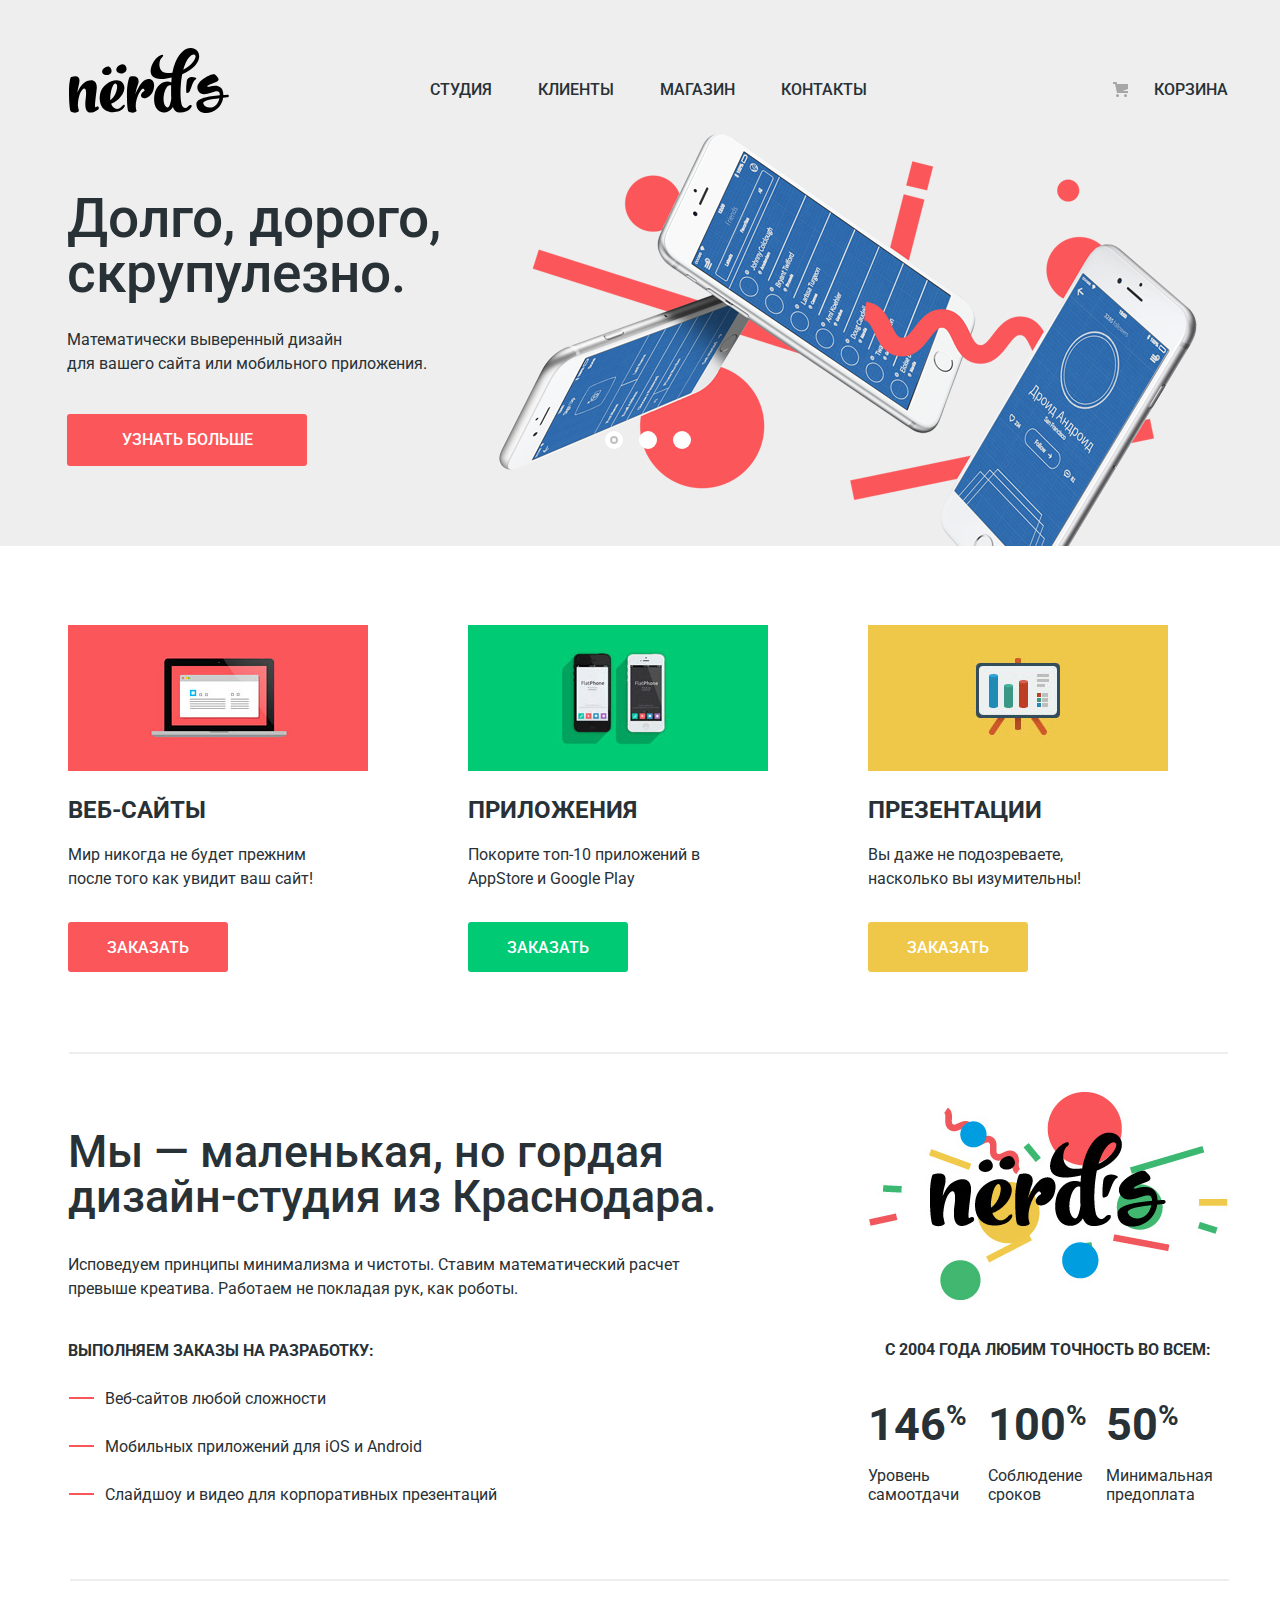
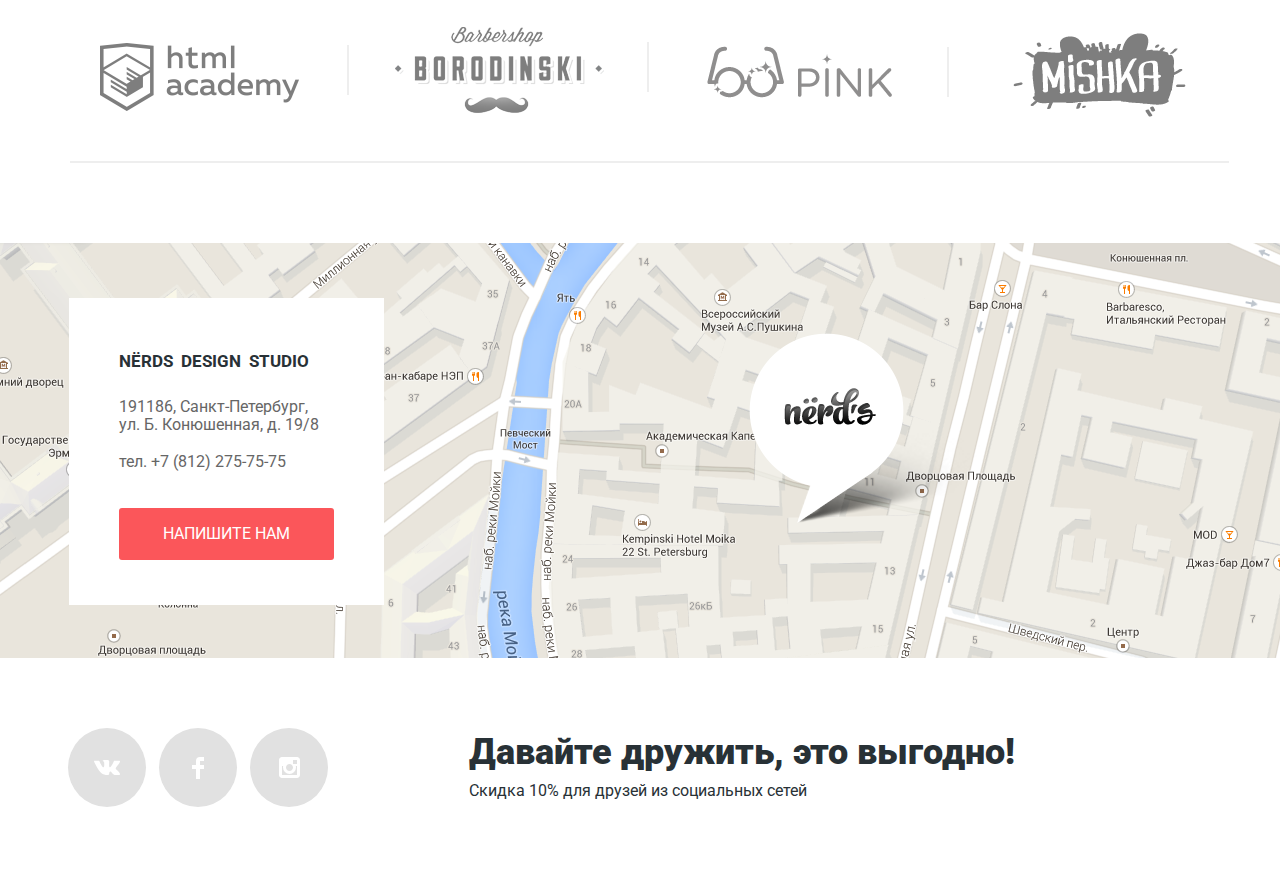
==== commit b49f1595: "patch1" ====
--- a/index.html
+++ b/index.html
@@ -8,7 +8,7 @@
     <link href="css/normalize.css" rel="stylesheet">
     <link href="css/main.css" rel="stylesheet">
     
-<style>
+<!--<style>
     body {
         position: relative;
     }
@@ -23,7 +23,7 @@
         z-index: 9999;
         opacity: .5;
     }
-</style>
+</style>-->
     
 </head>
 
--- a/css/main.css
+++ b/css/main.css
@@ -899,7 +899,7 @@
 }
 
 .write-us-form textarea:invalid {
-	border-color: ##e74246;
+	border-color: #e74246;
 	color: #e74246
 }
 
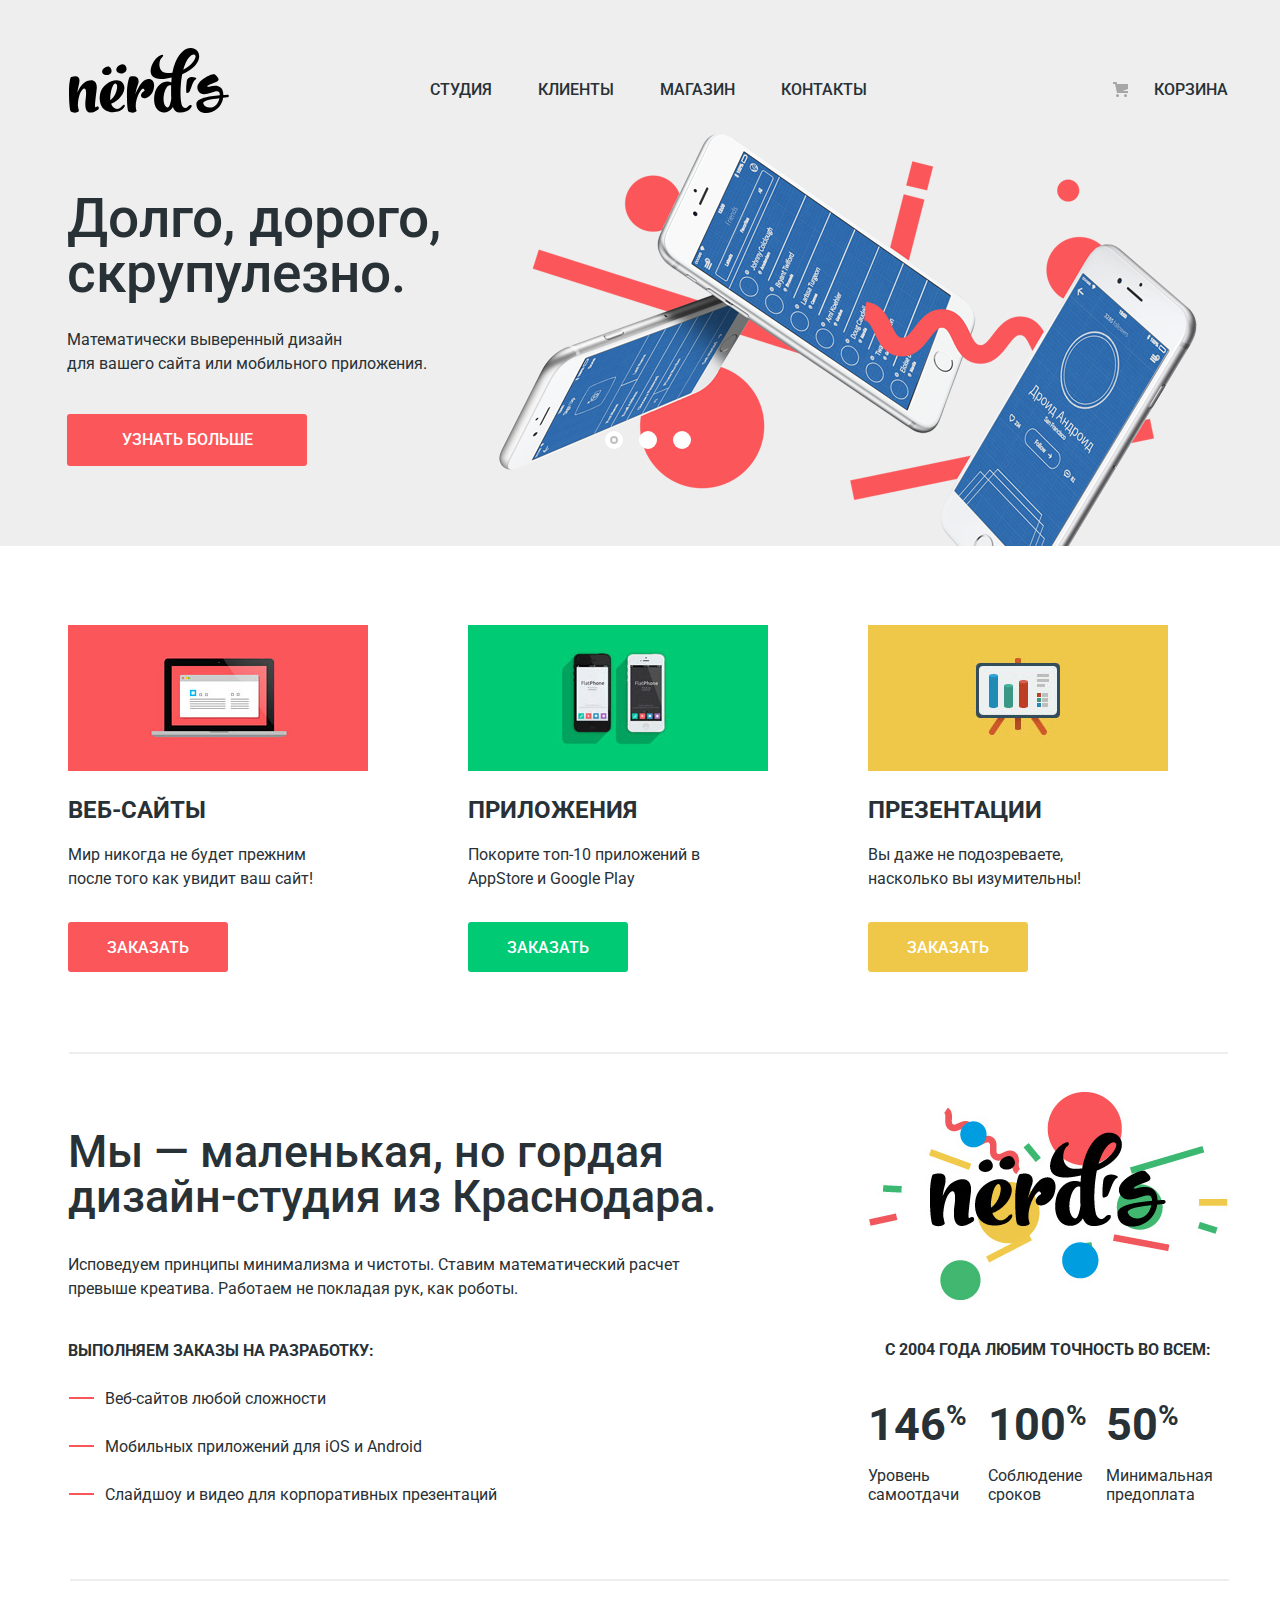
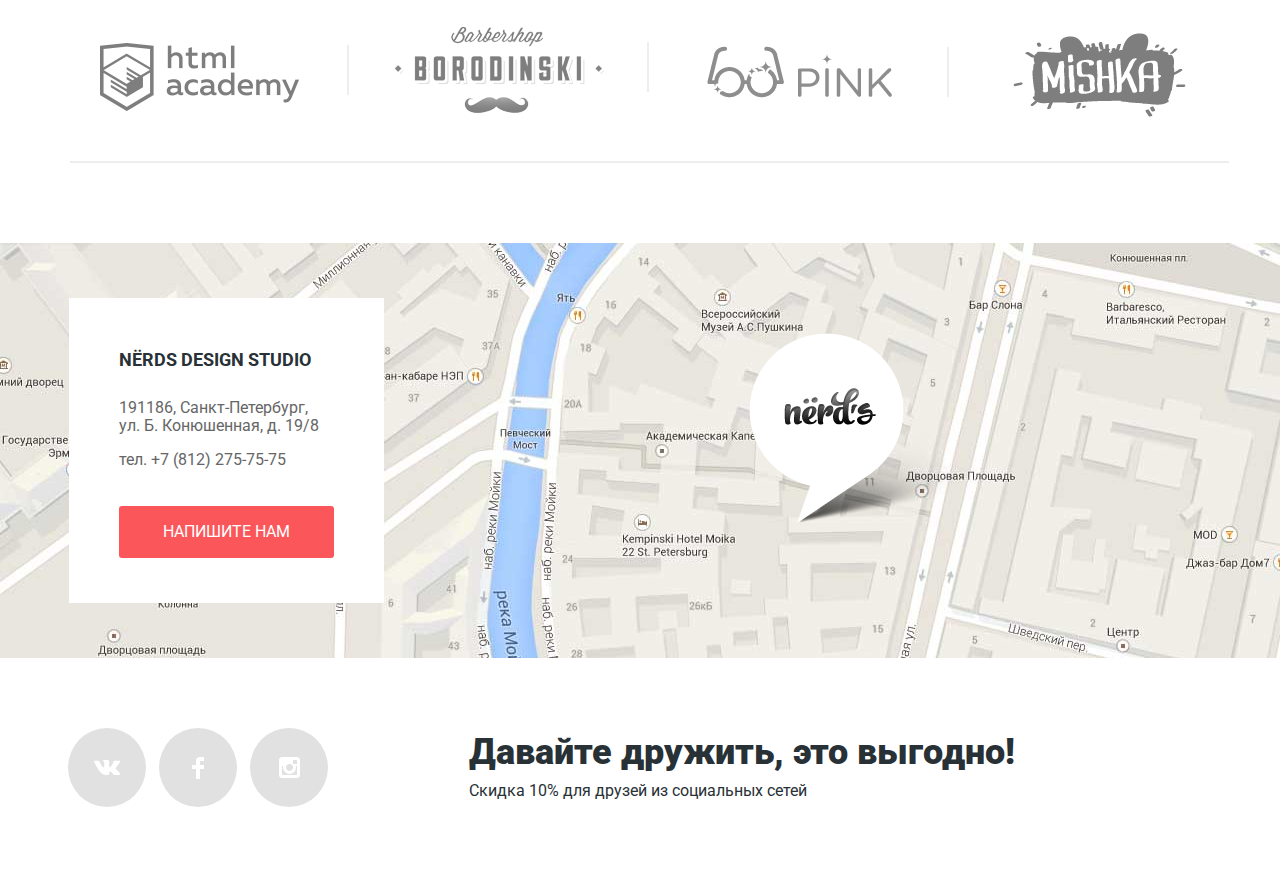
==== commit 788322b9: "#2" ====
--- a/index.html
+++ b/index.html
@@ -37,7 +37,7 @@
             <ul class="site-navigation">
                 <li><a href="info.html">Студия</a></li>
                 <li><a href="clients.html">Клиенты</a></li>
-                <li><a href="store.html">Магазин</a></li>
+                <li><a href="catalog.html">Магазин</a></li>
                 <li><a href="contacts.html">Контакты</a></li>
                 <li><a class="purchase-basket" href="purchase-basket">Корзина</a></li>
             </ul>
--- a/css/main.css
+++ b/css/main.css
@@ -649,7 +649,8 @@
 }
 
 .map {
-	background-image: url(../img/map.png);
+	background-image: url(../img/map.jpg);
+    background-color: #e9e5dc;
 	height: 415px;
 	margin-bottom: 40px;
 	margin-top: 80px;
@@ -669,8 +670,10 @@
 }
 
 .contact-form h4 {
-	font-size: 17px;
-	word-spacing: 3.9px
+    font-size: 18px;
+    line-height: 30px;
+    padding-top: -2px;
+    margin-top: 19px
 }
 
 .contact-form p {
@@ -678,7 +681,7 @@
 	font-size: 16px;
 	font-weight: 400;
 	line-height: 18px;
-	padding-top: 3px
+	padding-top: 0px
 }
 
 .contact-form .button-learn-more {
@@ -789,7 +792,7 @@
 
 .write-us {
 	left: 200px;
-	padding: 80px 100px;
+	padding: 50px 40px 80px 100px;
 	top: 200px;
 	width: 960px
 }
@@ -852,8 +855,10 @@
 	font-weight: 400;
 	line-height: 18px;
 	min-height: 50px;
-	text-transform: uppercase;
-	width: 360px
+	width: 360px;
+    padding-left: 14px;
+    margin-top: 14px;
+    margin-bottom: 36px
 }
 
 .write-us-form input:hover {
@@ -884,8 +889,12 @@
 	font-weight: 400;
 	line-height: 18px;
 	min-height: 120px;
-	text-transform: uppercase;
-	width: 800px
+	width: 800px;
+    padding-left: 14px;
+    padding-top: 14px;
+    margin-top: 14px;
+    margin-bottom: 47px;
+    resize:none
 }
 
 .write-us-form textarea:hover {
@@ -909,6 +918,10 @@
 
 .write-us-field {
 	width: 760px
+}
+
+.modal-window .button-learn-more {
+    margin-top: -20px
 }
 
 .title {
@@ -1070,8 +1083,9 @@
 .filter-section input[type="radio"]+label {
 	cursor: pointer;
 	display: block;
-	line-height: 50px;
-	margin-bottom: -10px
+	line-height: 20px;
+	margin-bottom: 3px;
+    margin-top: 12px
 }
 
 .filter-section input[type="radio"]+label::before {
@@ -1116,8 +1130,9 @@
 .filter-section input[type="checkbox"]+label {
 	cursor: pointer;
 	display: block;
-	line-height: 50px;
-	margin-bottom: -10px
+	line-height: 20px;
+    margin-bottom: 3px;
+    margin-top: 14px
 }
 
 .filter-section input[type="checkbox"]+label::before {
@@ -1299,8 +1314,8 @@
 }
 
 .catalog {
-	margin: 61px 0 -45px 148px;
-	width: 760px
+	margin:61px 0 2px 110px;
+    width:760px
 }
 
 .catalog-list {
@@ -1310,11 +1325,11 @@
 }
 
 .catalog-item {
-	line-height: 0;
-	margin-bottom: 73px;
-	margin-right: 40px;
-	position: relative;
-	width: 360px
+    line-height: 0;
+    margin-bottom: 73px;
+	margin-left: 39px;
+    position:relative;
+    width:360px
 }
 
 .catalog-item::before {
@@ -1432,9 +1447,10 @@
 }
 
 .pages {
-	margin-bottom: -20px;
+	margin-bottom: -21px;
 	padding-left: 50px;
-	width: 450px
+	width: 450px;
+    margin-top: -47px
 }
 
 .pagination-item {
@@ -1496,8 +1512,8 @@
 	font-variant: normal;
 	font-weight: 400;
 	font-weight: 500;
-	line-height: 25px;
-	padding: 13px 0;
+	line-height: 18px;
+	padding: 17px 0;
 	text-align: center;
 	text-transform: uppercase;
 	vertical-align: middle;
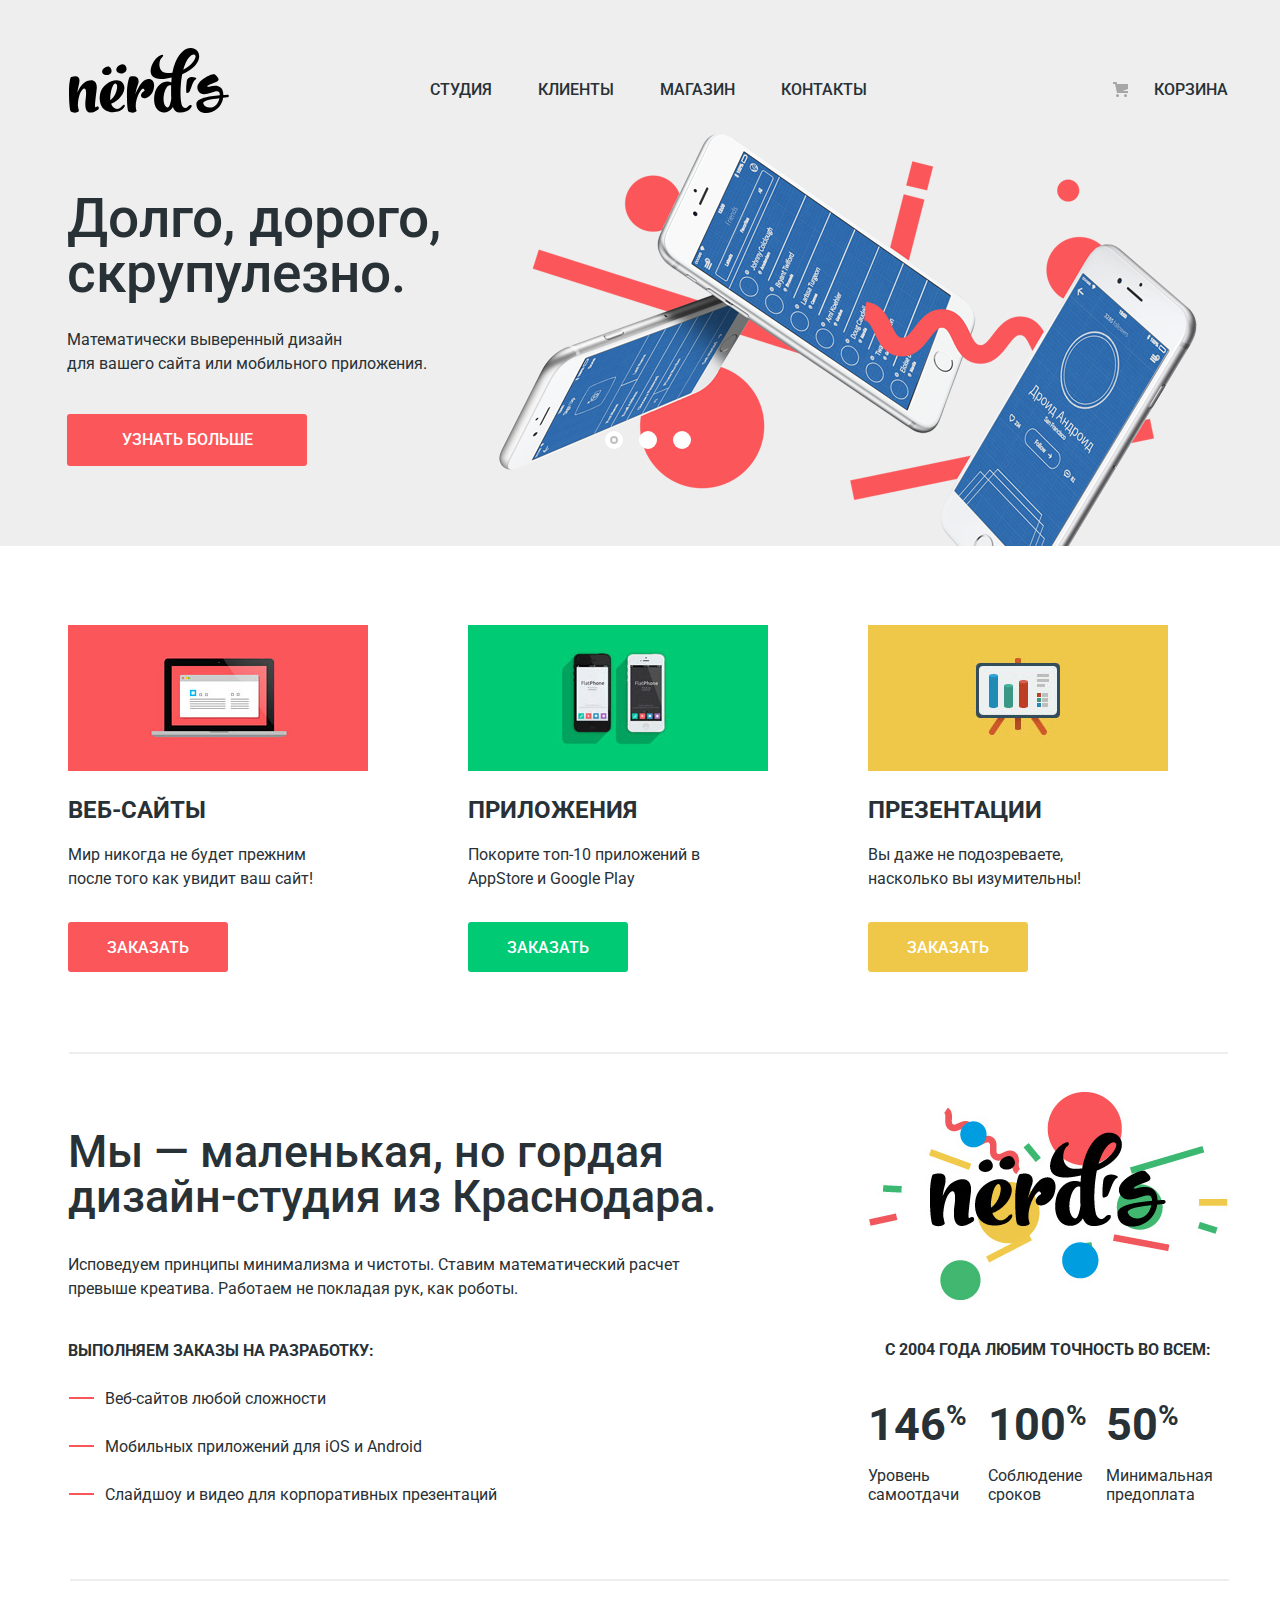
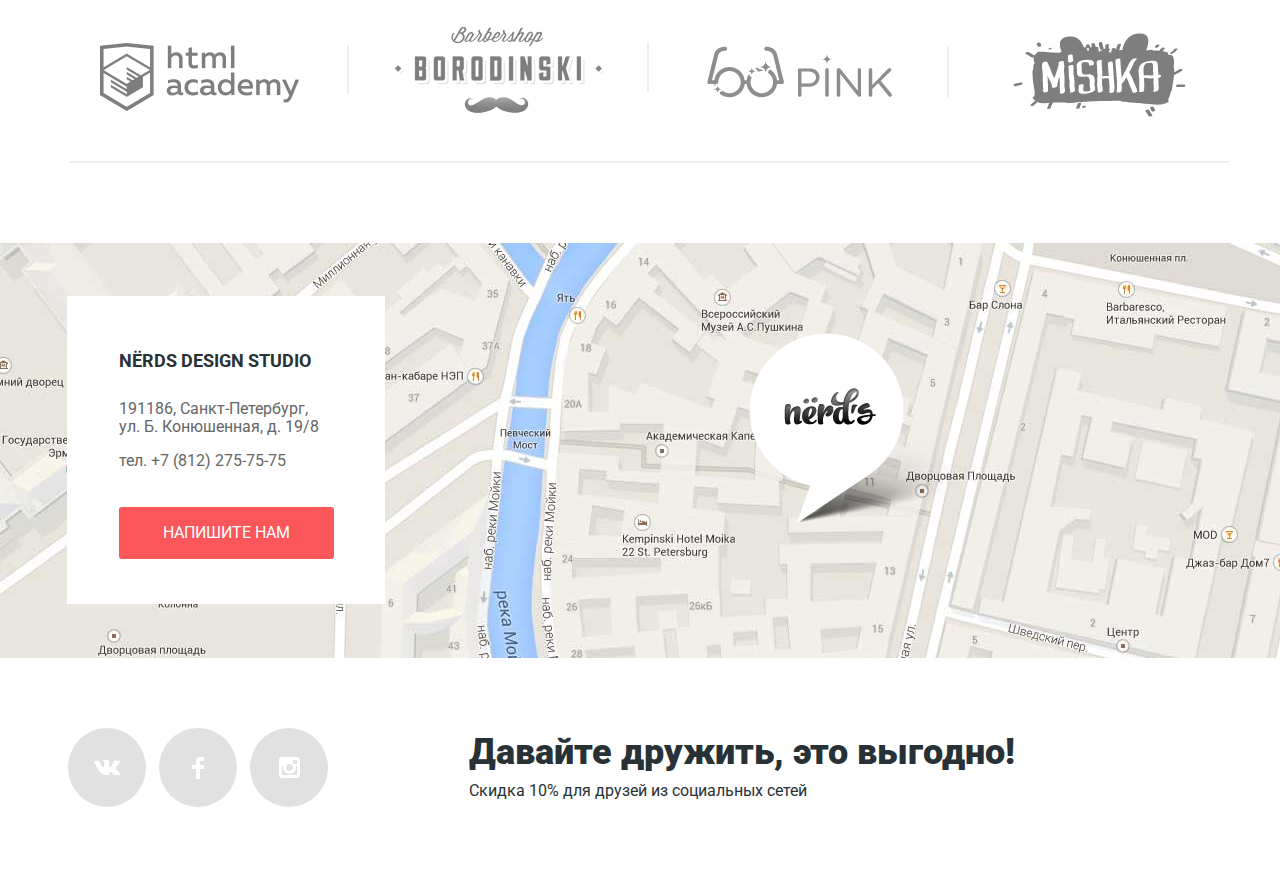
==== commit 8575fb83: "#3" ====
--- a/index.html
+++ b/index.html
@@ -31,7 +31,7 @@
     <header class="main-header">
         <div class="container">
         <nav class="main-navigation">
-            <a class="main-header-logotype">
+            <a class="main-header-logotype" tabindex="1">
                 <img src="img/nerds-logo.svg" width="160" height="65" alt="Логотип студии Нёрдс">
             </a>
             <ul class="site-navigation">
--- a/css/main.css
+++ b/css/main.css
@@ -86,7 +86,8 @@
 	width: 235px
 }
 
-.main-header-logo:hover {
+.main-header-logo:hover,
+.main-header-logo:focus {
 	opacity: .8
 }
 
@@ -94,7 +95,8 @@
 	opacity: .2
 }
 
-.main-header-logotype:hover {
+.main-header-logotype:hover,
+.main-header-logotype:focus {
 	opacity: .8
 }
 
@@ -117,7 +119,8 @@
 	vertical-align: middle
 }
 
-.site-navigation a:hover {
+.site-navigation a:hover,
+.site-navigation a:focus {
 	color: #fb565a
 }
 
@@ -207,19 +210,22 @@
 .slider-item:nth-child(1) {
 	background-image: url(../img/slide1.png);
 	background-position: 95% 12px;
-	background-repeat: no-repeat
+	background-repeat: no-repeat;
+    background-color: #eee
 }
 
 .slider-item:nth-child(2) {
 	background-image: url(../img/slide2.png);
 	background-position: 100% 0;
-	background-repeat: no-repeat
+	background-repeat: no-repeat;
+    background-color: #eee
 }
 
 .slider-item:nth-child(3) {
 	background-image: url(../img/slide3.png);
 	background-position: 100% 20px;
-	background-repeat: no-repeat
+	background-repeat: no-repeat;
+    background-color: #eee
 }
 
 #product-1:checked~.slider-list .slider-item:nth-child(1) {
@@ -298,7 +304,8 @@
 	width: 240px
 }
 
-.button-learn-more:hover {
+.button-learn-more:hover,
+.button-learn-more:focus {
 	background-color: #e74246
 }
 
@@ -310,6 +317,7 @@
 
 .advanteges-list {
 	display: flex;
+    flex-wrap: wrap;
 	justify-content: space-between;
 	list-style: none;
 	margin: 0;
@@ -355,7 +363,8 @@
 	background-color: #fb565a
 }
 
-.advanteges-button-red:hover {
+.advanteges-button-red:hover,
+.advanteges-button-red:focus {
 	background-color: #e74246
 }
 
@@ -369,7 +378,8 @@
 	background-color: #00ca74
 }
 
-.advanteges-button-green:hover {
+.advanteges-button-green:hover,
+.advanteges-button-green:focus {
 	background-color: #00bc6c
 }
 
@@ -383,7 +393,8 @@
 	background-color: #efc84a
 }
 
-.advanteges-button-yellow:hover {
+.advanteges-button-yellow:hover,
+.advanteges-button-yellow:focus {
 	background-color: #eab534
 }
 
@@ -569,6 +580,7 @@
 
 .sponsor-list {
 	display: flex;
+    flex-wrap: wrap;
 	justify-content: space-between;
 	list-style: none;
 	margin: 0;
@@ -630,6 +642,13 @@
 .sponsor-list .sponsor-logo-barbershop:hover,
 .sponsor-list .sponsor-logo-pink:hover,
 .sponsor-list .sponsor-logo-mishka:hover {
+	opacity: 1
+}
+
+.sponsor-list .sponsor-logo-html:focus,
+.sponsor-list .sponsor-logo-barbershop:focus,
+.sponsor-list .sponsor-logo-pink:focus,
+.sponsor-list .sponsor-logo-mishka:focus {
 	opacity: 1
 }
 
@@ -663,10 +682,8 @@
 
 .contact-form {
 	background-color: #fff;
-	left: 29px;
-	padding: 28px 50px;
-	position: absolute;
-	top: 55px
+    margin: 53px 0px 0 7px;
+    padding: 31px 51px 28px 52px
 }
 
 .contact-form h4 {
@@ -731,7 +748,8 @@
 	width: 78px
 }
 
-.social-button:hover {
+.social-button:hover,
+.social-button:focus {
 	background-color: #e74246
 }
 
@@ -740,6 +758,10 @@
 }
 
 .social-button:hover path {
+	fill: #fff
+}
+
+.social-button:focus path {
 	fill: #fff
 }
 
@@ -811,7 +833,8 @@
 	width: 22px
 }
 
-.modal-close:hover {
+.modal-close:hover,
+.modal-close:focus {
 	background-color: #fff;
 	border: 0;
 	opacity: 1
@@ -873,6 +896,10 @@
 
 .write-us-form input:invalid {
 	border-color: #e74246;
+	color: #e74246
+}
+
+.write-us-form input:invalid::placeholder {
 	color: #e74246
 }
 
@@ -912,6 +939,10 @@
 	color: #e74246
 }
 
+.write-us-form textarea:invalid::placeholder {
+	color: #e74246
+}
+
 .write-us-item {
 	width: 360px
 }
@@ -926,7 +957,8 @@
 
 .title {
 	justify-content: center;
-	padding: 30px 35px 70px 8px
+	padding: 30px 35px 70px 8px;
+    background-color: #eee
 }
 
 .page-title {
@@ -1051,7 +1083,8 @@
 	color: rgba(0, 0, 0, 0.5)
 }
 
-.transcript:hover {
+.transcript:hover,
+.transcript:focus {
 	color: rgba(0, 0, 0, 1)
 }
 
@@ -1105,6 +1138,10 @@
 	opacity: 1
 }
 
+.filter-section input[type="radio"]:focus+label::before {
+	opacity: 1
+}
+
 .filter-section input[type="radio"]:disabled+label::before {
 	opacity: .2
 }
@@ -1149,6 +1186,10 @@
 }
 
 .filter-section input[type="checkbox"]:hover+label::before {
+	opacity: 1
+}
+
+.filter-section input[type="checkbox"]:focus+label::before {
 	opacity: 1
 }
 
@@ -1188,7 +1229,8 @@
 	width: 260px
 }
 
-.filter-button:hover {
+.filter-button:hover,
+.filter-button:focus {
 	background-color: #dfdfdf
 }
 
@@ -1219,11 +1261,13 @@
 	color: #cacaca
 }
 
-.sort-name a:hover {
+.sort-name a:hover,
+.sort-name a:focus {
 	color: #8d8d8d
 }
 
-.sort-arrows a:hover {
+.sort-arrows a:hover,
+.sort-arrows a:focus {
 	color: #8d8d8d
 }
 
@@ -1239,7 +1283,8 @@
 	color: #000
 }
 
-.sort-current a:hover {
+.sort-current a:hover,
+.sort-current a:focus {
 	color: #000;
 	color: #000
 }
@@ -1301,6 +1346,11 @@
 
 .triangle-bottom,
 .triangle-top:hover {
+	opacity: .4
+}
+
+.triangle-bottom,
+.triangle-top:focus {
 	opacity: .4
 }
 
@@ -1361,7 +1411,23 @@
 	width: 360px
 }
 
-.catalog-item:hover {
+.catalog-item:focus::before {
+	background-color: #fff;
+	background-image: url(../img/browser.svg);
+	background-position: 0 0;
+	background-repeat: no-repeat;
+	border-radius: 4px;
+	box-shadow: 0 0 5px 1px rgba(0, 0, 0, 0.3);
+	content: "";
+	height: 40px;
+	opacity: 1;
+	position: absolute;
+	top: -40px;
+	width: 360px
+}
+
+.catalog-item:hover,
+.catalog-item:focus {
 	box-shadow: 0 0 5px 1px rgba(0, 0, 0, 0.3)
 }
 
@@ -1429,6 +1495,10 @@
 }
 
 .catalog-item:hover .price-menu {
+	display: flex
+}
+
+.catalog-item:focus .price-menu {
 	display: flex
 }
 
@@ -1477,7 +1547,8 @@
 	width: 50px
 }
 
-.pagination-item a:hover {
+.pagination-item a:hover,
+.pagination-item a:focus {
 	background-color: #dfdfdf
 }
 
@@ -1494,6 +1565,7 @@
 }
 
 .pagination-item-current a:hover,
+.pagination-item-current a:focus,
 .pagination-item-current a:active {
 	background: transparent;
 	box-shadow: 0 0 0 3px rgba(0, 0, 0, 0.1) inset;
@@ -1520,7 +1592,8 @@
 	width: 260px
 }
 
-.pagination-item-next a:hover {
+.pagination-item-next a:hover,
+.pagination-item-next a:focus {
 	background-color: #dfdfdf
 }
 
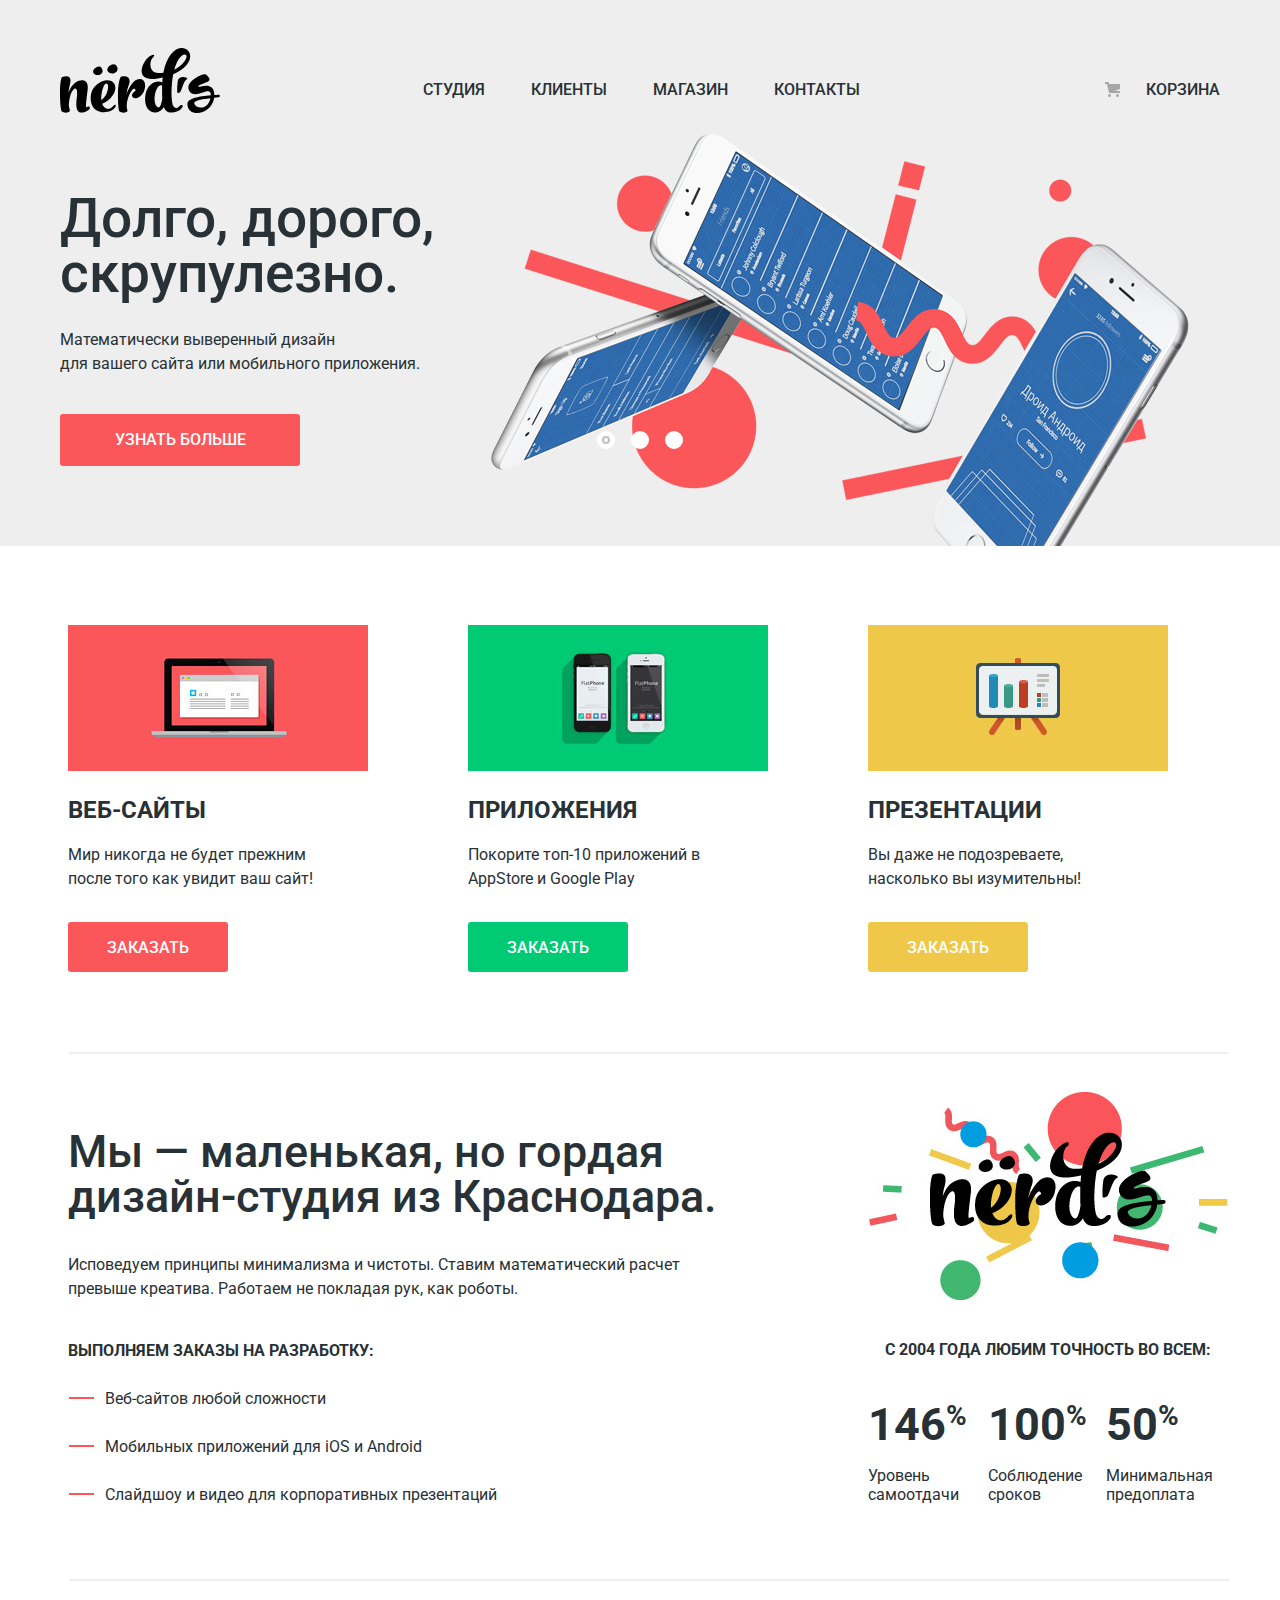
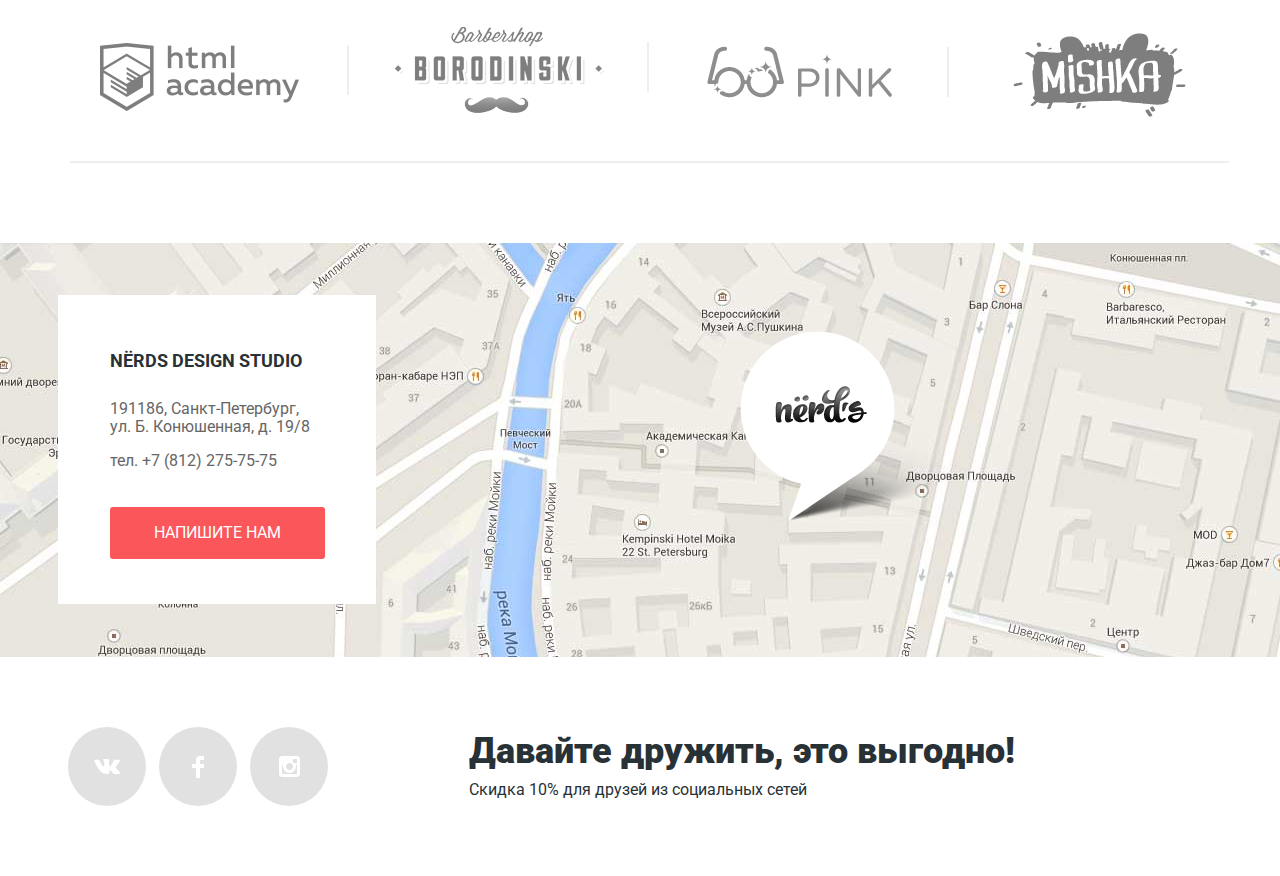
==== commit 4f5a032f: "#Final" ====
--- a/index.html
+++ b/index.html
@@ -6,24 +6,7 @@
     <title>HTML Academy: Нёрдс</title>
     <link href="https://fonts.googleapis.com/css?family=Roboto:400,500,700&amp;subset=cyrillic,cyrillic-ext" rel="stylesheet">
     <link href="css/normalize.css" rel="stylesheet">
-    <link href="css/main.css" rel="stylesheet">
-    
-<!--<style>
-    body {
-        position: relative;
-    }
-    body:after {
-        position: absolute;
-        top: 0;
-        left: 0;
-        width: 1440px;
-        height: 2476px;
-        content: "";
-        background-image: url('nerds-index.jpg');
-        z-index: 9999;
-        opacity: .5;
-    }
-</style>-->
+    <link href="css/style.min.css" rel="stylesheet">
     
 </head>
 
@@ -185,15 +168,15 @@
         </div>
         
 
-        <section class="map ">
+        <section class="map">
             <h2 class="visually-hidden">Контакты</h2>
 
-            <div class="map-image container container-flex">
+            <div class="container container-flex">
                 <div class="contact-form">
                     <h4>NЁRDS DESIGN STUDIO</h4>
                     <p>
                         191186, Санкт-Петербург,<br> ул. Б. Конюшенная, д. 19/8<br>
-                    </p>
+                    </p>        
                     <p>
                         тел. +7 (812) 275-75-75
                     </p>
--- a/css/style.min.css
+++ b/css/style.min.css
@@ -0,0 +1 @@
+body{background-color:#fff;color:#283136;font:400 16px/24px Roboto,Arial,sans-serif;margin:0;padding:0}a{text-decoration:none}.container{box-sizing:border-box;margin:0 auto;padding:0 20px;position:relative;width:1200px}.container-flex{display:flex}img{height:auto;max-width:100%}html{box-sizing:border-box}.main-container{display:flex;margin:0 auto;padding:0 20px;width:1200px}.visually-hidden:not(:focus):not(:active),input[type="checkbox"].visually-hidden,input[type="radio"].visually-hidden{border:0;clip:rect(0 0 0 0);clip-path:inset(100%);height:1px;margin:-1px;overflow:hidden;padding:0;position:absolute;white-space:nowrap;width:1px}.main-navigation{align-items:center;background-color:#eee;color:#283136;display:flex;font-size:16px;justify-content:space-between;line-height:30px;padding:45px 0 0}.main-header{background-color:#eee;width:100vw}.main-navigation ul{padding:0}.main-header-logotype{display:flex;padding-bottom:6px;width:235px}.main-header-logo{display:flex;padding-bottom:7px;width:235px}.main-header-logo:hover,.main-header-logo:focus{opacity:.8}.main-header-logo:active{opacity:.2}.main-header-logotype:hover,.main-header-logotype:focus{opacity:.8}.main-header-logotype:active{opacity:.2}.site-navigation{display:flex;flex-wrap:wrap;list-style:none;margin-left:201px;text-transform:uppercase;width:100%}.site-navigation a{color:#283136;display:block;vertical-align:middle}.site-navigation a:hover,.site-navigation a:focus{color:#fb565a}.site-navigation a:active{color:#bdbdbd}.site-navigation-current{border-bottom:2px solid #fb565a;padding-bottom:3px}.site-navigation li{font-weight:500;padding:14px 46px 0 0}.site-navigation li:last-child{margin-left:auto;padding-left:50px;padding-right:9px;position:relative}.purchase-basket{position:relative;left:9px}.purchase-basket::before{background-image:url(../img/cart-icon.svg);background-position:0 0;background-repeat:no-repeat;content:"";height:15px;left:-41px;position:absolute;top:7px;width:15px}.sliders{background-color:#eee;position:relative}.slider-controls{bottom:105px;font-size:0;height:18px;left:50%;position:absolute;text-align:center;transform:translateX(-50%);width:160px;z-index:100}.slider-list{margin:0;padding:0;padding-right:8px}.slider-item h2{font-size:55px;font-weight:500;line-height:55px;margin:0;margin-bottom:27px}.slider-item p{margin:0;margin-bottom:38px}.slider-item{display:none;padding:70px 0 80px 7px}.slider-item-wrapper{max-width:640px;margin-left:-7px}.slider-item:nth-child(1){background-image:url(../img/slide1.png);background-position:95% 12px;background-repeat:no-repeat;background-color:#eee}.slider-item:nth-child(2){background-image:url(../img/slide2.png);background-position:100% 0;background-repeat:no-repeat;background-color:#eee}.slider-item:nth-child(3){background-image:url(../img/slide3.png);background-position:100% 20px;background-repeat:no-repeat;background-color:#eee}#product-1:checked~.slider-list .slider-item:nth-child(1){display:block}#product-2:checked~.slider-list .slider-item:nth-child(2){display:block}#product-3:checked~.slider-list .slider-item:nth-child(3){display:block}#product-1:checked~.slider-controls .slider-controls-item--1::before,#product-2:checked~.slider-controls .slider-controls-item--2::before,#product-3:checked~.slider-controls .slider-controls-item--3::before{background-color:inherit;border:2px solid #c1c1c1;border-radius:50%;content:"";height:4px;left:50%;margin:-4px;position:absolute;top:50%;width:4px;z-index:2}.slide-list{list-style:none;margin:0;padding:0}.slider-controls label{border-radius:50%;cursor:pointer;display:inline-block;height:18px;padding:8px;position:relative;width:18px}.slider-controls label::after{background:#fff;border-radius:50%;content:"";height:18px;left:8px;position:absolute;top:8px;width:18px;z-index:1}.button-learn-more{background-color:#fb565a;border:none;border-radius:3px;color:#fff;display:block;font-family:inherit;font-size:16px;font-style:normal;font-variant:normal;font-weight:400;font-weight:500;line-height:18px;padding:17px 0;text-align:center;text-transform:uppercase;vertical-align:middle;width:240px}.button-learn-more:hover,.button-learn-more:focus{background-color:#e74246}.button-learn-more:active{background-color:#d7373b;box-shadow:0 3px rgba(0,0,0,0.1) inset;color:rgba(255,255,255,0.3)}.advanteges-list{display:flex;flex-wrap:wrap;justify-content:space-between;list-style:none;margin:0;padding:79px 8px 82px;width:1100px}.advanteges-item h3{font-size:24px;line-height:17px;text-align:left;text-transform:uppercase}.advanteges-item p{font-size:16px;line-height:24px;margin-bottom:31px;text-align:left}.advanteges-button{border:none;border-radius:3px;color:#fff;display:block;font-family:inherit;font-size:16px;font-style:normal;font-variant:normal;font-weight:400;font-weight:500;line-height:18px;margin-bottom:0;padding:17px 0 15px;text-align:center;text-transform:uppercase;vertical-align:middle;width:160px}.advanteges-button-red{background-color:#fb565a}.advanteges-button-red:hover,.advanteges-button-red:focus{background-color:#e74246}.-advanteges-button-red:active{background-color:#d7373b;box-shadow:0 3px rgba(0,0,0,0.1) inset;color:rgba(255,255,255,0.3)}.advanteges-button-green{background-color:#00ca74}.advanteges-button-green:hover,.advanteges-button-green:focus{background-color:#00bc6c}.advanteges-button-green:active{background-color:#00aa62;box-shadow:0 3px rgba(0,0,0,0.1) inset;color:rgba(255,255,255,0.3)}.advanteges-button-yellow{background-color:#efc84a}.advanteges-button-yellow:hover,.advanteges-button-yellow:focus{background-color:#eab534}.advanteges-button-yellow:active{background-color:#e5a722;box-shadow:0 3px rgba(0,0,0,0.1) inset;color:rgba(255,255,255,0.3)}.line{border-bottom:2px solid #eee;bottom:0;height:0;left:0;position:absolute;right:0}.advanteges-line{margin-left:29px;margin-right:12px}.advanteges-item{width:300px}.advanteges{position:relative}.studio{position:relative}.information{display:flex;flex-wrap:wrap;width:660px}.information h2{font-size:45px;font-weight:500;line-height:45px;margin-bottom:18px}.information h4{margin-bottom:12px;text-transform:uppercase}.information p{color:#283136}.studio-info{align-items:flex-start;display:flex;flex-wrap:wrap;justify-content:space-between;padding:38px 8px 31px;width:1160px}.develope{line-height:48px;list-style:none;margin:0;padding:0}.develope li{padding-left:37px;position:relative}.develope li::before{background-image:url(../img/red-line.png);background-position:0 0;background-repeat:no-repeat;content:"";height:2px;left:1px;position:absolute;top:22px;width:25px}.nerds-procent{background-color:#fff;background-image:url(../img/nerds-illustration.png);background-position:top;background-repeat:no-repeat;padding-top:227px;width:360px}.nerds-procent h4{margin-bottom:22px;margin-top:19px;text-align:center;text-transform:uppercase}.procent p{font-size:16px;font-weight:700;line-height:24px}.procent-list{display:flex;justify-content:space-between;list-style:none;list-style:none;margin:0;margin:0;padding:0;padding:29px 0}.procent-list li{padding-right:29px}.procent-list .procent-payment{margin-left:-5px}.procent-list p{line-height:19px}.procent-list-title{font-size:45px;font-weight:700;margin-bottom:29px;position:relative}.procent-list-title::after{content:'%';font-size:28px;position:absolute;top:-9px}.level{bottom:140px;display:block;position:absolute;right:260px;width:90px}.deadline{bottom:140px;display:block;position:absolute;right:119px;width:96px}.payment{bottom:140px;display:block;position:absolute;right:-27px;width:110px}.sponsor{position:relative}.sponsor-line-before{left:10px;right:10px;top:-1px}.sponsor-list{display:flex;flex-wrap:wrap;justify-content:space-between;list-style:none;margin:0;padding:52px 10px 34px 9px;width:1160px}.sponsor-list li{align-self:center;position:relative;text-align:center;width:260px}.sponsor-list li::after{border-right:2px solid #eee;content:'';height:50px;margin-top:-25px;position:absolute;right:-20px;top:36%}.sponsor-list li:last-child::after{display:none}.sponsor-list a{display:inline-block}.sponsor-logo-barbershop{left:0;position:relative;top:-5px}.sponsor-logo-pink{left:0;position:relative;top:-5px}.sponsor-logo-mishka{left:0;position:relative;top:-2px}.sponsor-list .sponsor-logo-html,.sponsor-list .sponsor-logo-barbershop,.sponsor-list .sponsor-logo-pink,.sponsor-list .sponsor-logo-mishka{opacity:.5}.sponsor-list .sponsor-logo-html:hover,.sponsor-list .sponsor-logo-barbershop:hover,.sponsor-list .sponsor-logo-pink:hover,.sponsor-list .sponsor-logo-mishka:hover{opacity:1}.sponsor-list .sponsor-logo-html:focus,.sponsor-list .sponsor-logo-barbershop:focus,.sponsor-list .sponsor-logo-pink:focus,.sponsor-list .sponsor-logo-mishka:focus{opacity:1}.sponsor-list .sponsor-logo-html:active,.sponsor-list .sponsor-logo-barbershop:active,.sponsor-list .sponsor-logo-pink:active,.sponsor-list .sponsor-logo-mishka:active{opacity:.2}.line-after{border-bottom:2px solid #eee;left:10px;position:absolute;right:10px;top:181px}.map{background-image:url(../img/map.jpg);background-color:#e9e5dc;min-height:374px;margin-bottom:40px;margin-top:80px;width:100vw;padding-bottom:40px}.contact-form{background-color:#fff;margin:52px 0 0 -2px;padding:32px 51px 28px 52px}.contact-form h4{font-size:18px;line-height:30px;padding-top:-2px;margin-top:19px}.contact-form p{color:#666;font-size:16px;font-weight:400;line-height:18px;padding-top:0}.contact-form .button-learn-more{font-weight:400;margin:37px 0 17px;padding:17px 44px;width:auto}.contacts p{font-size:16px;line-height:18px}.map-marker{background-image:url(../img/map-marker.png);background-position:top;background-repeat:no-repeat;height:192px;position:absolute;right:260px;top:88px;width:250px}.main-footer{background-color:#fff}.footer-social ul{display:flex;flex-wrap:wrap;justify-content:space-between;list-style:none;margin:0 auto;padding:0;width:260px}.social-button{align-items:center;background-color:#e1e1e1;border-radius:50%;display:flex;height:79px;justify-content:center;width:78px}.social-button:hover,.social-button:focus{background-color:#e74246}.social-button:active{background-color:#d7373b}.social-button:hover path{fill:#fff}.social-button:focus path{fill:#fff}.social-button:active path{fill:rgba(255,255,255,0.3)}.footer-slogan{font-size:36px;font-weight:700;line-height:0;text-align:center}.footer-discount{line-height:6px}.footer-slogan p{font-size:16px;line-height:22px;text-align:center}.footer{display:flex;padding-bottom:40px}.footer-social{margin:30px 0;margin-left:8px;margin-right:11px}.slogan{margin-left:130px;padding:18px 0;text-align:left}.modal{background-color:#fff;box-shadow:0 25px 50px 10px rgba(0,0,0,0.7);color:#000;display:none;font-weight:700;position:fixed}.write-us{left:200px;padding:50px 40px 80px 100px;top:200px;width:960px}.modal-close{background-color:#fff;background-image:url(../img/close-cross.svg);border:0;cursor:pointer;font-size:0;height:22px;opacity:.4;position:absolute;right:170px;top:120px;width:22px}.modal-close:hover,.modal-close:focus{background-color:#fff;border:0;opacity:1}.modal-close:active{background-color:#fff;border:0;opacity:.2}.write-us h2{font-size:45px;font-weight:500;line-height:45px}.write-us p{font-size:16px;font-weight:700;line-height:18px}.modal-window{display:flex;flex-wrap:wrap;justify-content:space-between;width:800px}.write-us-form input[type="text"]{background-color:#fff;border:2px solid rgba(0,0,0,0.2);border-radius:5px;color:#d7dcde;font-family:inherit;font-size:16px;font-style:normal;font-variant:normal;font-weight:400;font-weight:400;line-height:18px;min-height:50px;width:360px;padding-left:14px;margin-top:14px;margin-bottom:36px}.write-us-form input:hover{border-color:rgba(0,0,0,0.4);color:rgba(0,0,0,0.4)}.write-us-form input:focus{border-color:rgba(0,0,0,1);color:rgba(0,0,0,1)}.write-us-form input:invalid{border-color:#e74246;color:#e74246}.write-us-form input:invalid::placeholder{color:#e74246}.write-us-form textarea{background-color:#fff;border:2px solid rgba(0,0,0,0.2);border-radius:5px;color:#d7dcde;font-family:inherit;font-size:16px;font-style:normal;font-variant:normal;font-weight:400;font-weight:400;line-height:18px;min-height:120px;width:800px;padding-left:14px;padding-top:14px;margin-top:14px;margin-bottom:47px;resize:none}.write-us-form textarea:hover{border-color:rgba(0,0,0,0.4);color:rgba(0,0,0,0.4)}.write-us-form textarea:focus{border-color:rgba(0,0,0,1);color:rgba(0,0,0,1)}.write-us-form textarea:invalid{border-color:#e74246;color:#e74246}.write-us-form textarea:invalid::placeholder{color:#e74246}.write-us-item{width:360px}.write-us-field{width:760px}.modal-window .button-learn-more{margin-top:-20px}.title{display:flex;justify-content:center;padding:30px 0 70px;background-color:#eee;padding-right:2px}.page-title{font-size:55px;font-weight:500;line-height:55px}fieldset{margin:0}.filter fieldset{border:none}.range-item{border:none;margin-left:-3px;padding-bottom:40px;padding-top:51px}.range-filter{margin-top:47px;width:260px}.range-controls{background-color:#f1f1f1;border-radius:5px;height:41px;margin-bottom:17px;padding-left:20px;padding-right:20px;padding-top:39px;position:relative}.range-controls .scale{background:#d7dcde;height:2px}.range-controls .bar{background:#00ca74;height:2px;width:70%}.range-controls .toggle{background-color:#ababab;border:8px solid #fff;border-radius:50%;box-shadow:0 2px 1px 0 #cfcfcf;cursor:pointer;height:4px;left:0;padding:0;position:absolute;top:31px;width:4px}.range-controls .toggle-min{left:17px}.range-controls .toggle-max{left:159px}.price-controls{font-size:0}.price-controls label{display:inline-block;font-size:16px;text-transform:uppercase;width:50%}.price-controls input{background:#f1f1f1;border:none;border-radius:5px;color:#283136;font:16px Roboto,Arial,sans-serif;margin:-1px 2px 0 9px;padding:8px 10px 9px 8px;text-align:center;width:60px}.max-price{text-align:right}.range-item h3{font-size:19px;font-weight:700;line-height:30px;margin:0;text-transform:uppercase}.radio-item h3,.checkbox-item h3{font-size:18px;font-weight:700;line-height:30px;margin:0;text-transform:uppercase}.filters{width:260px}.transcript{color:rgba(0,0,0,0.5)}.transcript:hover,.transcript:focus{color:rgba(0,0,0,1)}.transcript:disabled{color:rgba(0,0,0,0.2)}.radio-item{margin-left:-3px;padding-bottom:17px}.filter-section{display:flex;flex-direction:column;flex-wrap:wrap}.filter-section input{display:block;height:30px;width:30px}.filter-section input[type="radio"]{display:none}.filter-section input[type="radio"]+label{cursor:pointer;display:block;line-height:20px;margin-bottom:3px;margin-top:12px}.filter-section input[type="radio"]+label::before{background-image:url(../img/radio-off.svg);background-repeat:no-repeat;color:#c1c1c1;content:"";display:inline-block;height:25px;margin-right:10px;opacity:.5;vertical-align:middle;width:25px}.filter-section input[type="radio"]:hover+label::before{opacity:1}.filter-section input[type="radio"]:focus+label::before{opacity:1}.filter-section input[type="radio"]:disabled+label::before{opacity:.2}.filter-section input[type="radio"]:checked+label::before{background-image:url(../img/radio-on.svg);background-repeat:no-repeat;content:"";height:25px;width:25px}.checkbox-item{margin-left:-3px;padding-bottom:25px;padding-top:8px}.filter-section input[type="checkbox"]{display:none}.filter-section input[type="checkbox"]+label{cursor:pointer;display:block;line-height:20px;margin-bottom:3px;margin-top:14px}.filter-section input[type="checkbox"]+label::before{background-image:url(../img/checkbox-off.svg);background-repeat:no-repeat;color:#c1c1c1;content:"";display:inline-block;height:23px;margin-right:9px;opacity:.5;vertical-align:middle;width:27px}.filter-section input[type="checkbox"]:hover+label::before{opacity:1}.filter-section input[type="checkbox"]:focus+label::before{opacity:1}.filter-section input[type="checkbox"]:disabled+label::before{opacity:.2}.filter-section input[type="checkbox"]:checked+label::before{background-image:url(../img/checkbox-on.svg);content:"";height:23px;width:27px}.filtration-button{margin-top:11px;padding-left:9px}.filter-button{background-color:#eee;border:none;border-radius:3px;color:#000;display:block;font-family:inherit;font-size:16px;font-style:normal;font-variant:normal;font-weight:400;font-weight:500;line-height:18px;padding:16px 0;text-align:center;text-transform:uppercase;vertical-align:middle;width:260px}.filter-button:hover,.filter-button:focus{background-color:#dfdfdf}.filter-button:active{background-color:#d5d5d5;box-shadow:0 3px rgba(0,0,0,0.1) inset;color:rgba(0,0,0,0.3)}.sort{margin-left:148px;margin-top:36px;width:760px}.sort-section h3{font-size:18px;text-transform:uppercase}.sort-name,.sort-arrows{list-style:none}.sort-name a,.sort-arrows a{color:#cacaca}.sort-name a:hover,.sort-name a:focus{color:#8d8d8d}.sort-arrows a:hover,.sort-arrows a:focus{color:#8d8d8d}.sort-name a:active{color:#000}.sort-arrows a :active{color:#000}.sort-current a{color:#000}.sort-current a:hover,.sort-current a:focus{color:#000;color:#000}.sort-section{display:flex}.sort-navigation{margin-top:6px;padding-left:266px}.arrows-navigation{padding-left:12px}.sort-name{display:flex;font-size:14px;justify-content:space-between;width:272px}.sort-arrows{display:flex;justify-content:flex-end;position:relative;width:60px}.triangle-bottom{background-color:#fff;background-image:url(../img/icon-down-dir.svg);background-position:0 0;background-repeat:no-repeat;content:"";height:12px;left:36px;opacity:.2;position:absolute;top:11px;width:12px}.triangle-top{background-color:#fff;background-image:url(../img/icon-up-dir.svg);background-position:0 0;background-repeat:no-repeat;content:"";height:12px;opacity:.2;position:absolute;right:-17px;top:11px;width:12px}.triangle-bottom:hover,.triangle-top:hover{opacity:.4}.triangle-bottom:focus,.triangle-top:focus{opacity:.4}.triangle-bottom a:focus,.triangle-top a:focus{color:transparent}.triangle-bottom:active,.triangle-top:active{opacity:1}.sort ul{padding:0}.catalog{margin:61px 0 2px 110px;width:760px}.catalog-list{display:flex;flex-wrap:wrap;list-style:none}.catalog-item{line-height:0;margin-bottom:73px;margin-left:39px;position:relative;width:360px}.catalog-item::before{background-color:#fff;background-image:url(../img/browser.svg);background-position:0 0;background-repeat:no-repeat;border-radius:4px;content:"";height:40px;opacity:.2;position:absolute;top:-40px;width:360px}.catalog-item:hover::before{background-color:#fff;background-image:url(../img/browser.svg);background-position:0 0;background-repeat:no-repeat;border-radius:4px;box-shadow:0 0 5px 1px rgba(0,0,0,0.3);content:"";height:40px;opacity:1;position:absolute;top:-40px;width:360px}.catalog-item:focus::before{background-color:#fff;background-image:url(../img/browser.svg);background-position:0 0;background-repeat:no-repeat;border-radius:4px;box-shadow:0 0 5px 1px rgba(0,0,0,0.3);content:"";height:40px;opacity:1;position:absolute;top:-40px;width:360px}.catalog-item:hover,.catalog-item:focus{box-shadow:0 0 5px 1px rgba(0,0,0,0.3)}.catalog-section{display:flex;flex-direction:column;justify-content:space-between;width:800px}.catalog-item-image{margin:0;width:360px}.catalog-item-price{max-height:50px;min-height:37px;overflow:hidden}.catalog ul{padding:0}.price-menu h3{font-size:18px;font-weight:700;line-height:30px;margin:27px 0 0;padding:0 5px;text-align:center}.price-menu .catalog-title{color:inherit}.price-menu p{flex-wrap:wrap;font-size:16px;line-height:18px;margin:15px 17px 0;padding:0 60px;text-align:center}.price-menu{background-color:#eee;bottom:0;display:none;flex-wrap:wrap;height:231px;justify-content:center;left:0;position:absolute;right:0;text-align:center;width:360px}.price-menu .button-learn-more{color:#fff;margin-bottom:45px;margin-top:30px;padding-bottom:12px;padding-top:16px;width:200px}.catalog-item:hover .price-menu{display:flex}.catalog-item:focus .price-menu{display:flex}.pagination-list{display:flex;flex-wrap:wrap;font-size:16px;justify-content:center;line-height:18px;list-style:none;width:450px}.pages ul{padding:0}.pages{margin-bottom:-21px;padding-left:50px;width:450px;margin-top:-47px}.pagination-item{margin-right:11px}.pagination-item a{background-color:#eee;border:none;border-radius:3px;color:#000;display:block;font-family:inherit;font-size:16px;font-style:normal;font-variant:normal;font-weight:400;font-weight:500;line-height:25px;padding:13px 0;text-align:center;text-transform:uppercase;vertical-align:middle;width:50px}.pagination-item a:hover,.pagination-item a:focus{background-color:#dfdfdf}.pagination-item a:active{background-color:#d5d5d5;box-shadow:0 3px rgba(0,0,0,0.1) inset;color:rgba(0,0,0,0.3)}.pagination-item-current a{background:transparent;box-shadow:0 0 0 3px rgba(0,0,0,0.1) inset;color:#000}.pagination-item-current a:hover,.pagination-item-current a:focus,.pagination-item-current a:active{background:transparent;box-shadow:0 0 0 3px rgba(0,0,0,0.1) inset;color:#000}.pagination-item-next a{background-color:#eee;border:none;border-radius:3px;color:#000;display:block;font-family:inherit;font-size:16px;font-style:normal;font-variant:normal;font-weight:400;font-weight:500;line-height:18px;padding:17px 0;text-align:center;text-transform:uppercase;vertical-align:middle;width:260px}.pagination-item-next a:hover,.pagination-item-next a:focus{background-color:#dfdfdf}.pagination-item-next a:active{background-color:#d5d5d5;box-shadow:0 3px rgba(0,0,0,0.1) inset;color:rgba(0,0,0,0.3)}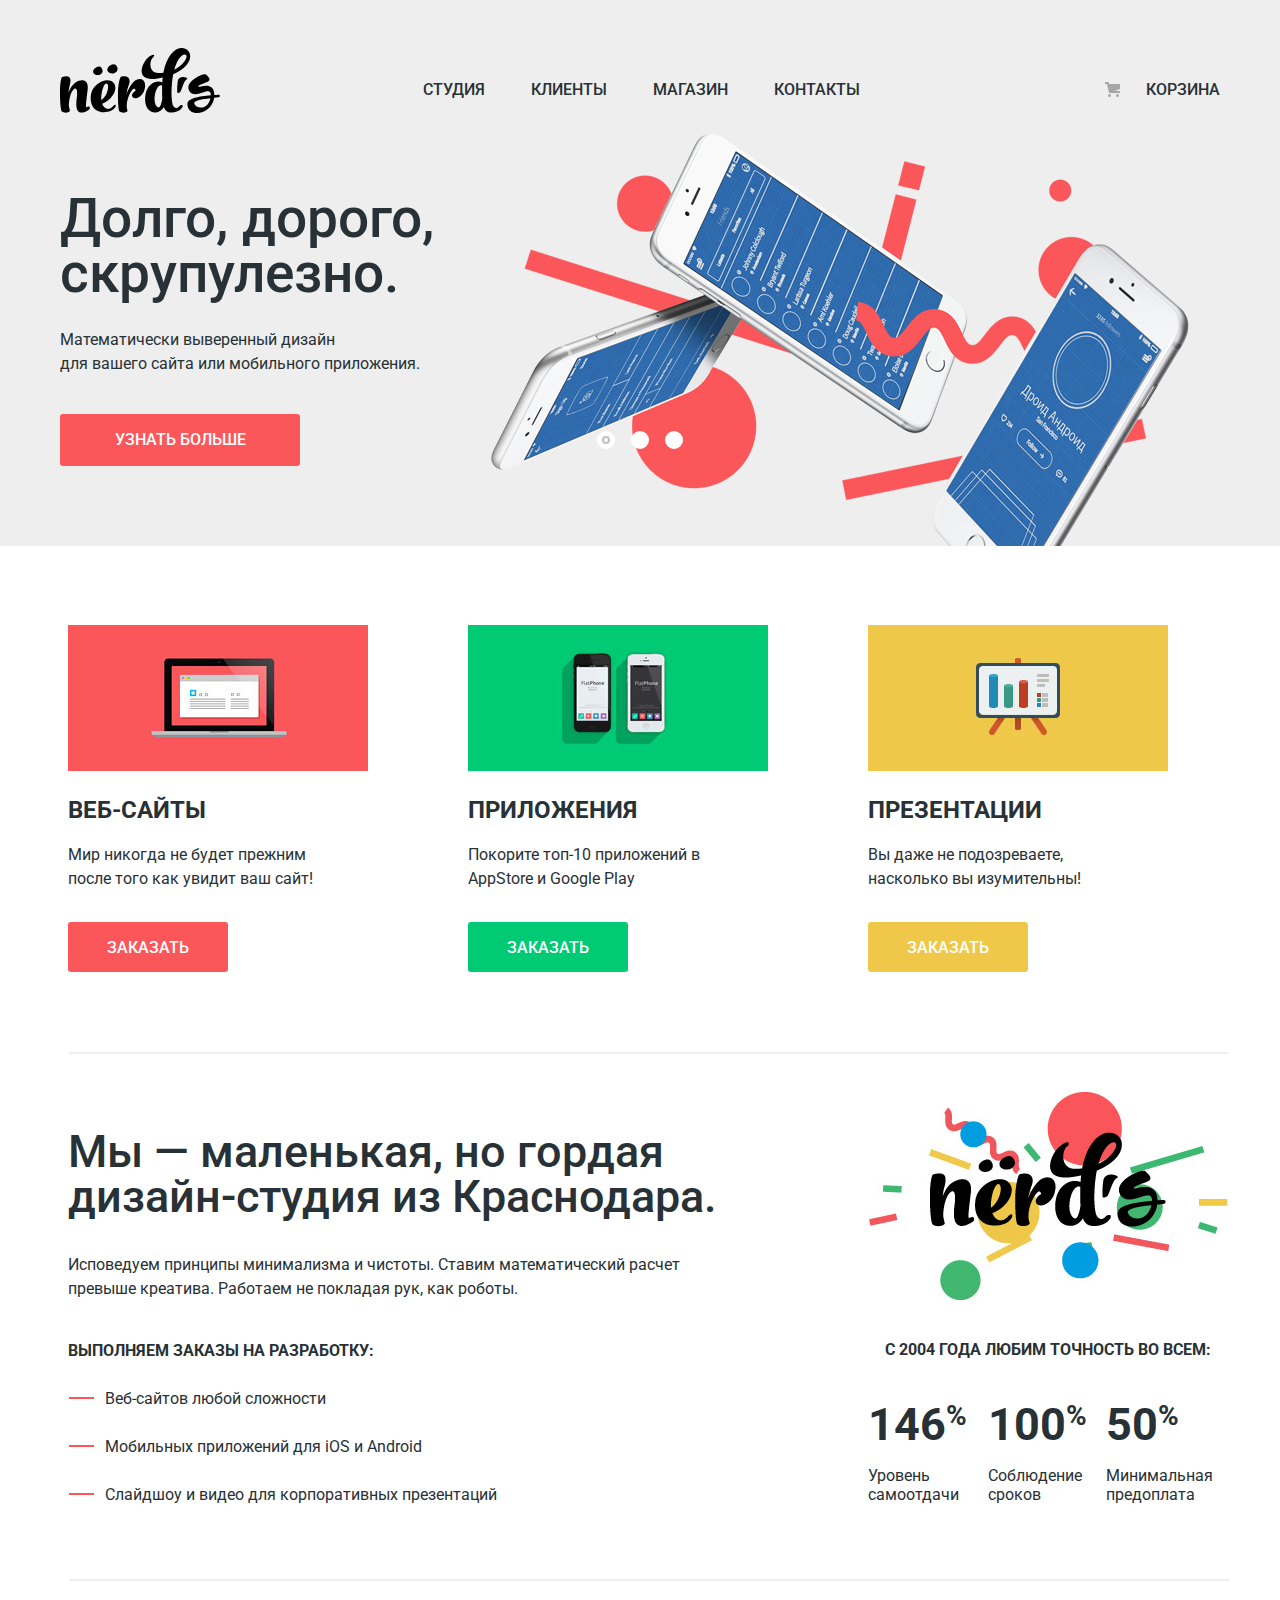
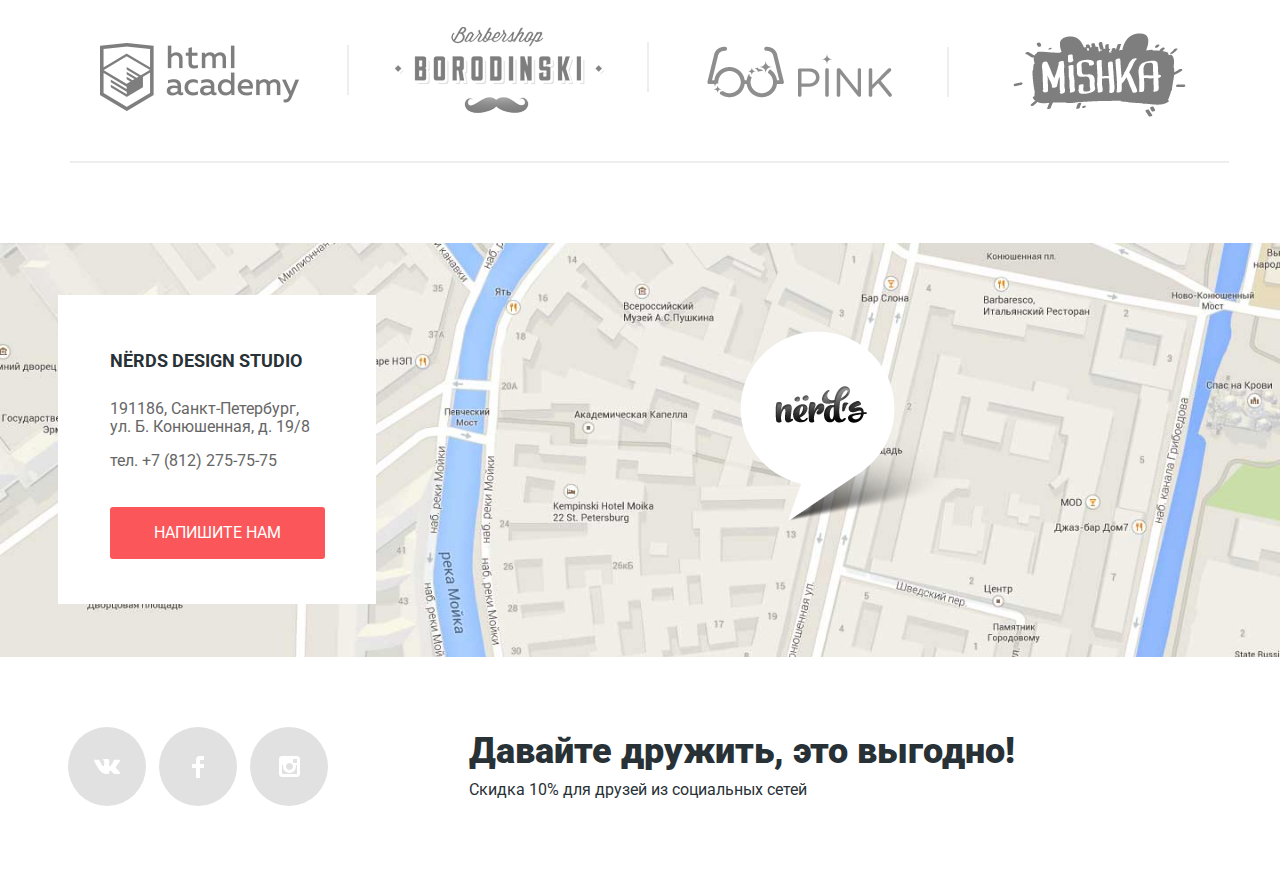
==== commit 62267c97: "#final1.1" ====
--- a/index.html
+++ b/index.html
@@ -6,8 +6,8 @@
     <title>HTML Academy: Нёрдс</title>
     <link href="https://fonts.googleapis.com/css?family=Roboto:400,500,700&amp;subset=cyrillic,cyrillic-ext" rel="stylesheet">
     <link href="css/normalize.css" rel="stylesheet">
-    <link href="css/style.min.css" rel="stylesheet">
-    
+    <link href="css/main.css" rel="stylesheet">
+   
 </head>
 
 <body>
@@ -224,11 +224,11 @@
                <div class="modal-window">
                 <p class="write-us-item">
                     <label for="write-us-name">Ваше имя:</label>
-                    <input id="write-us-name" type="text" name="name-surname" placeholder="Имя Фамилия" pattern="\D [^0-9]-[A-Za-zА-Яа-яЁё]" required></p>
+                    <input id="write-us-name" type="text" name="name-surname" placeholder="Имя Фамилия" pattern="(^[a-zа-яA-ZА-Я][a-zа-яA-ZА-Я0-9-_\.\s]{1,20}$)"></p>
                        
                 <p class="write-us-item">
                     <label for="write-us-email">Ваш e-mail:</label>
-                    <input id="write-us-email" type="text" name="email" placeholder="email@example.com"></p>
+                    <input id="write-us-email" type="text" name="email" placeholder="email@example.com" pattern="(\w+@[a-zA-Z_]+?\.[a-zA-Z]{2,6})"></p>
                 <p class="write-us-field">
                     <label for="write-us-text">Текст письма:</label>
                     <textarea id="write-us-text" placeholder="В свободной форме"></textarea></p>
--- a/css/main.css
+++ b/css/main.css
@@ -0,0 +1,1615 @@
+body {
+	background-color: #fff;
+	color: #283136;
+	font: 400 16px/24px Roboto, Arial, sans-serif;
+	margin: 0;
+	padding: 0;
+    overflow-x: hidden
+}
+
+a {
+	text-decoration: none
+}
+
+.container {
+	box-sizing: border-box;
+	margin: 0 auto;
+	padding: 0 20px;
+	position: relative;
+	width: 1200px
+}
+
+.container-flex {
+	display: flex
+}
+
+img {
+	height: auto;
+	max-width: 100%
+}
+
+html {
+	box-sizing: border-box
+}
+
+.main-container {
+	display: flex;
+	margin: 0 auto;
+	padding: 0 20px;
+	width: 1200px
+}
+
+.visually-hidden:not(:focus):not(:active),
+input[type="checkbox"].visually-hidden,
+input[type="radio"].visually-hidden {
+	border: 0;
+	clip: rect(0 0 0 0);
+	clip-path: inset(100%);
+	height: 1px;
+	margin: -1px;
+	overflow: hidden;
+	padding: 0;
+	position: absolute;
+	white-space: nowrap;
+	width: 1px
+}
+
+.main-navigation {
+	align-items: center;
+	background-color: #eee;
+	color: #283136;
+	display: flex;
+	font-size: 16px;
+	justify-content: space-between;
+	line-height: 30px;
+	padding: 45px 0 0 0
+}
+
+.main-header {
+	background-color: #eee;
+    width:100vw
+}
+
+.main-navigation ul {
+	padding: 0
+}
+
+.main-header-logotype {
+	display: flex;
+	padding-bottom: 6px;
+	width: 235px
+}
+
+.main-header-logo {
+	display: flex;
+	padding-bottom: 7px;
+	width: 235px
+}
+
+.main-header-logo:hover,
+.main-header-logo:focus {
+	opacity: .8
+}
+
+.main-header-logo:active {
+	opacity: .2
+}
+
+.main-header-logotype:hover,
+.main-header-logotype:focus {
+	opacity: .8
+}
+
+.main-header-logotype:active {
+	opacity: .2
+}
+
+.site-navigation {
+	display: flex;
+	flex-wrap: wrap;
+	list-style: none;
+	margin-left: 201px;
+	text-transform: uppercase;
+	width: 100%
+}
+
+.site-navigation a {
+	color: #283136;
+	display: block;
+	vertical-align: middle
+}
+
+.site-navigation a:hover,
+.site-navigation a:focus {
+	color: #fb565a
+}
+
+.site-navigation a:active {
+	color: #bdbdbd
+}
+
+.site-navigation-current {
+	border-bottom: 2px solid #fb565a;
+	padding-bottom: 3px
+}
+
+.site-navigation li {
+	font-weight: 500;
+	padding: 14px 46px 0 0
+}
+
+.site-navigation li:last-child {
+	margin-left: auto;
+	padding-left: 50px;
+	padding-right: 9px;
+	position: relative
+}
+
+.purchase-basket {
+	position: relative;
+    left: 9px
+}
+
+.purchase-basket::before {
+	background-image: url(../img/cart-icon.svg);
+	background-position: 0 0;
+	background-repeat: no-repeat;
+	content: "";
+	height: 15px;
+	left: -41px;
+	position: absolute;
+	top: 7px;
+	width: 15px
+}
+
+.sliders {
+	background-color: #eee;
+	position: relative
+}
+
+.slider-controls {
+	bottom: 105px;
+	font-size: 0;
+	height: 18px;
+	left: 50%;
+	position: absolute;
+	text-align: center;
+	transform: translateX(-50%);
+	width: 160px;
+	z-index: 100
+}
+
+.slider-list {
+	margin: 0;
+	padding: 0;
+    padding-right: 8px
+}
+
+.slider-item h2 {
+	font-size: 55px;
+	font-weight: 500;
+	line-height: 55px;
+	margin: 0;
+	margin-bottom: 27px
+}
+
+.slider-item p {
+	margin: 0;
+	margin-bottom: 38px
+}
+
+.slider-item {
+	display: none;
+	padding: 70px 0 80px 7px
+}
+
+.slider-item-wrapper {
+	max-width: 640px;
+    margin-left: -7px
+}
+
+.slider-item:nth-child(1) {
+	background-image: url(../img/slide1.png);
+	background-position: 95% 12px;
+	background-repeat: no-repeat;
+    background-color: #eee
+}
+
+.slider-item:nth-child(2) {
+	background-image: url(../img/slide2.png);
+	background-position: 100% 0;
+	background-repeat: no-repeat;
+    background-color: #eee
+}
+
+.slider-item:nth-child(3) {
+	background-image: url(../img/slide3.png);
+	background-position: 100% 20px;
+	background-repeat: no-repeat;
+    background-color: #eee
+}
+
+#product-1:checked~.slider-list .slider-item:nth-child(1) {
+	display: block
+}
+
+#product-2:checked~.slider-list .slider-item:nth-child(2) {
+	display: block
+}
+
+#product-3:checked~.slider-list .slider-item:nth-child(3) {
+	display: block
+}
+
+#product-1:checked~.slider-controls .slider-controls-item--1::before,
+#product-2:checked~.slider-controls .slider-controls-item--2::before,
+#product-3:checked~.slider-controls .slider-controls-item--3::before {
+	background-color: inherit;
+	border: 2px solid #c1c1c1;
+	border-radius: 50%;
+	content: "";
+	height: 4px;
+	left: 50%;
+	margin: -4px;
+	position: absolute;
+	top: 50%;
+	width: 4px;
+	z-index: 2
+}
+
+.slide-list {
+	list-style: none;
+	margin: 0;
+	padding: 0
+}
+
+.slider-controls label {
+	border-radius: 50%;
+	cursor: pointer;
+	display: inline-block;
+	height: 18px;
+	padding: 8px;
+	position: relative;
+	width: 18px
+}
+
+.slider-controls label::after {
+	background: #fff;
+	border-radius: 50%;
+	content: "";
+	height: 18px;
+	left: 8px;
+	position: absolute;
+	top: 8px;
+	width: 18px;
+	z-index: 1
+}
+
+.button-learn-more {
+	background-color: #fb565a;
+	border: none;
+	border-radius: 3px;
+	color: #fff;
+	display: block;
+	font-family: inherit;
+	font-size: 16px;
+	font-style: normal;
+	font-variant: normal;
+	font-weight: 400;
+	font-weight: 500;
+	line-height: 18px;
+	padding: 17px 0;
+	text-align: center;
+	text-transform: uppercase;
+	vertical-align: middle;
+	width: 240px
+}
+
+.button-learn-more:hover,
+.button-learn-more:focus {
+	background-color: #e74246
+}
+
+.button-learn-more:active {
+	background-color: #d7373b;
+	box-shadow: 0 3px rgba(0, 0, 0, 0.1) inset;
+	color: rgba(255, 255, 255, 0.3)
+}
+
+.advanteges-list {
+	display: flex;
+    flex-wrap: wrap;
+	justify-content: space-between;
+	list-style: none;
+	margin: 0;
+	padding: 79px 8px 82px;
+	width: 1100px
+}
+
+.advanteges-item h3 {
+	font-size: 24px;
+	line-height: 17px;
+	text-align: left;
+	text-transform: uppercase
+}
+
+.advanteges-item p {
+	font-size: 16px;
+	line-height: 24px;
+	margin-bottom: 31px;
+	text-align: left
+}
+
+.advanteges-button {
+	border: none;
+	border-radius: 3px;
+	color: #fff;
+	display: block;
+	font-family: inherit;
+	font-size: 16px;
+	font-style: normal;
+	font-variant: normal;
+	font-weight: 400;
+	font-weight: 500;
+	line-height: 18px;
+	margin-bottom: 0;
+	padding: 17px 0 15px;
+	text-align: center;
+	text-transform: uppercase;
+	vertical-align: middle;
+	width: 160px
+}
+
+.advanteges-button-red {
+	background-color: #fb565a
+}
+
+.advanteges-button-red:hover,
+.advanteges-button-red:focus {
+	background-color: #e74246
+}
+
+.-advanteges-button-red:active {
+	background-color: #d7373b;
+	box-shadow: 0 3px rgba(0, 0, 0, 0.1) inset;
+	color: rgba(255, 255, 255, 0.3)
+}
+
+.advanteges-button-green {
+	background-color: #00ca74
+}
+
+.advanteges-button-green:hover,
+.advanteges-button-green:focus {
+	background-color: #00bc6c
+}
+
+.advanteges-button-green:active {
+	background-color: #00aa62;
+	box-shadow: 0 3px rgba(0, 0, 0, 0.1) inset;
+	color: rgba(255, 255, 255, 0.3)
+}
+
+.advanteges-button-yellow {
+	background-color: #efc84a
+}
+
+.advanteges-button-yellow:hover,
+.advanteges-button-yellow:focus {
+	background-color: #eab534
+}
+
+.advanteges-button-yellow:active {
+	background-color: #e5a722;
+	box-shadow: 0 3px rgba(0, 0, 0, 0.1) inset;
+	color: rgba(255, 255, 255, 0.3)
+}
+
+.line {
+	border-bottom: 2px solid #eee;
+	bottom: 0;
+	height: 0;
+	left: 0;
+	position: absolute;
+	right: 0
+}
+
+.advanteges-line {
+	margin-left: 29px;
+	margin-right: 12px
+}
+
+.advanteges-item {
+	width: 300px
+}
+
+.advanteges {
+	position: relative
+}
+
+.studio {
+	position: relative
+}
+
+.information {
+	display: flex;
+	flex-wrap: wrap;
+	width: 660px
+}
+
+.information h2 {
+	font-size: 45px;
+	font-weight: 500;
+	line-height: 45px;
+	margin-bottom: 18px
+}
+
+.information h4 {
+	margin-bottom: 12px;
+	text-transform: uppercase
+}
+
+.information p {
+	color: #283136
+}
+
+.studio-info {
+	align-items: flex-start;
+	display: flex;
+	flex-wrap: wrap;
+	justify-content: space-between;
+	padding: 38px 8px 31px;
+	width: 1160px
+}
+
+.develope {
+	line-height: 48px;
+	list-style: none;
+	margin: 0;
+	padding: 0
+}
+
+.develope li {
+	padding-left: 37px;
+	position: relative
+}
+
+.develope li::before {
+	background-image: url(../img/red-line.png);
+	background-position: 0 0;
+	background-repeat: no-repeat;
+	content: "";
+	height: 2px;
+	left: 1px;
+	position: absolute;
+	top: 22px;
+	width: 25px
+}
+
+.nerds-procent {
+	background-color: #fff;
+	background-image: url(../img/nerds-illustration.png);
+	background-position: top;
+	background-repeat: no-repeat;
+	padding-top: 227px;
+	width: 360px
+}
+
+.nerds-procent h4 {
+	margin-bottom: 22px;
+	margin-top: 19px;
+	text-align: center;
+	text-transform: uppercase
+}
+
+.procent p {
+	font-size: 16px;
+	font-weight: 700;
+	line-height: 24px
+}
+
+.procent-list {
+	display: flex;
+	justify-content: space-between;
+	list-style: none;
+	list-style: none;
+	margin: 0;
+	margin: 0;
+	padding: 0;
+	padding: 29px 0
+}
+
+.procent-list li {
+	padding-right: 29px
+}
+
+.procent-list .procent-payment {
+	margin-left: -5px
+}
+
+.procent-list p {
+	line-height: 19px
+}
+
+.procent-list-title {
+	font-size: 45px;
+	font-weight: 700;
+	margin-bottom: 29px;
+	position: relative
+}
+
+.procent-list-title::after {
+	content: '%';
+	font-size: 28px;
+	position: absolute;
+	top: -9px
+}
+
+.level {
+	bottom: 140px;
+	display: block;
+	position: absolute;
+	right: 260px;
+	width: 90px
+}
+
+.deadline {
+	bottom: 140px;
+	display: block;
+	position: absolute;
+	right: 119px;
+	width: 96px
+}
+
+.payment {
+	bottom: 140px;
+	display: block;
+	position: absolute;
+	right: -27px;
+	width: 110px
+}
+
+.sponsor {
+	position: relative
+}
+
+.sponsor-line-before {
+	left: 10px;
+	right: 10px;
+	top: -1px
+}
+
+.sponsor-list {
+	display: flex;
+    flex-wrap: wrap;
+	justify-content: space-between;
+	list-style: none;
+	margin: 0;
+	padding: 52px 10px 34px 9px;
+	width: 1160px
+}
+
+.sponsor-list li {
+	align-self: center;
+	position: relative;
+	text-align: center;
+	width: 260px
+}
+
+.sponsor-list li::after {
+	border-right: 2px solid #eee;
+	content: '';
+	height: 50px;
+	margin-top: -25px;
+	position: absolute;
+	right: -20px;
+	top: 36%
+}
+
+.sponsor-list li:last-child::after {
+	display: none
+}
+
+.sponsor-list a {
+	display: inline-block
+}
+
+.sponsor-logo-barbershop {
+	left: 0;
+	position: relative;
+	top: -5px
+}
+
+.sponsor-logo-pink {
+	left: 0;
+	position: relative;
+	top: -5px
+}
+
+.sponsor-logo-mishka {
+	left: 0;
+	position: relative;
+	top: -2px
+}
+
+.sponsor-list .sponsor-logo-html,
+.sponsor-list .sponsor-logo-barbershop,
+.sponsor-list .sponsor-logo-pink,
+.sponsor-list .sponsor-logo-mishka {
+	opacity: .5
+}
+
+.sponsor-list .sponsor-logo-html:hover,
+.sponsor-list .sponsor-logo-barbershop:hover,
+.sponsor-list .sponsor-logo-pink:hover,
+.sponsor-list .sponsor-logo-mishka:hover {
+	opacity: 1
+}
+
+.sponsor-list .sponsor-logo-html:focus,
+.sponsor-list .sponsor-logo-barbershop:focus,
+.sponsor-list .sponsor-logo-pink:focus,
+.sponsor-list .sponsor-logo-mishka:focus {
+	opacity: 1
+}
+
+.sponsor-list .sponsor-logo-html:active,
+.sponsor-list .sponsor-logo-barbershop:active,
+.sponsor-list .sponsor-logo-pink:active,
+.sponsor-list .sponsor-logo-mishka:active {
+	opacity: .2
+}
+
+.line-after {
+	border-bottom: 2px solid #eee;
+	left: 10px;
+	position: absolute;
+	right: 10px;
+	top: 181px
+}
+
+.map {
+	background-image: url(../img/map.jpg);
+    background-color: #e9e5dc;
+    background-repeat: no-repeat;
+    background-size: cover;
+	min-height: 374px;
+	margin-bottom: 40px;
+	margin-top: 80px;
+	width: 100vw;
+    padding-bottom: 40px
+}
+
+.contact-form {
+	background-color: #fff;
+    margin: 52px 0px 0 -2px;
+    padding: 32px 51px 28px 52px
+}
+
+.contact-form h4 {
+    font-size: 18px;
+    line-height: 30px;
+    padding-top: -2px;
+    margin-top: 19px
+}
+
+.contact-form p {
+	color: #666;
+	font-size: 16px;
+	font-weight: 400;
+	line-height: 18px;
+	padding-top: 0px
+}
+
+.contact-form .button-learn-more {
+	font-weight: 400;
+	margin: 37px 0 17px;
+	padding: 17px 44px;
+	width: auto
+}
+
+.contacts p {
+	font-size: 16px;
+	line-height: 18px
+}
+
+.map-marker {
+	background-image: url(../img/map-marker.png);
+	background-position: top;
+	background-repeat: no-repeat;
+	height: 192px;
+	position: absolute;
+	right: 260px;
+    top: 88px;
+	width: 250px
+}
+
+.main-footer {
+	background-color: #fff
+}
+
+.footer-social ul {
+	display: flex;
+	flex-wrap: wrap;
+	justify-content: space-between;
+	list-style: none;
+	margin: 0 auto;
+	padding: 0;
+	width: 260px
+}
+
+.social-button {
+	align-items: center;
+	background-color: #e1e1e1;
+	border-radius: 50%;
+	display: flex;
+	height: 79px;
+	justify-content: center;
+	width: 78px
+}
+
+.social-button:hover,
+.social-button:focus {
+	background-color: #e74246
+}
+
+.social-button:active {
+	background-color: #d7373b
+}
+
+.social-button:hover path {
+	fill: #fff
+}
+
+.social-button:focus path {
+	fill: #fff
+}
+
+.social-button:active path {
+	fill: rgba(255, 255, 255, 0.3)
+}
+
+.footer-slogan {
+	font-size: 36px;
+	font-weight: 700;
+	line-height: 0;
+	text-align: center
+}
+
+.footer-discount {
+	line-height: 6px
+}
+
+.footer-slogan p {
+	font-size: 16px;
+	line-height: 22px;
+	text-align: center
+}
+
+.footer {
+	display: flex;
+	padding-bottom: 40px
+}
+
+.footer-social {
+	margin: 30px 0;
+	margin-left: 8px;
+	margin-right: 11px
+}
+
+.slogan {
+	margin-left: 130px;
+	padding: 18px 0;
+	text-align: left
+}
+
+.modal {
+	background-color: #fff;
+	box-shadow: 0 25px 50px 10px rgba(0, 0, 0, 0.7);
+	color: #000;
+	display: none;
+	font-weight: 700;
+	position: fixed
+}
+
+.write-us {
+	left: 200px;
+	padding: 50px 40px 80px 100px;
+	top: 200px;
+	width: 960px
+}
+
+.modal-close {
+	background-color: #fff;
+	background-image: url(../img/close-cross.svg);
+	border: 0;
+	cursor: pointer;
+	font-size: 0;
+	height: 22px;
+	opacity: .4;
+	position: absolute;
+	right: 170px;
+	top: 120px;
+	width: 22px
+}
+
+.modal-close:hover,
+.modal-close:focus {
+	background-color: #fff;
+	border: 0;
+	opacity: 1
+}
+
+.modal-close:active {
+	background-color: #fff;
+	border: 0;
+	opacity: .2
+}
+
+.write-us h2 {
+	font-size: 45px;
+	font-weight: 500;
+	line-height: 45px
+}
+
+.write-us p {
+	font-size: 16px;
+	font-weight: 700;
+	line-height: 18px
+}
+
+.modal-window {
+	display: flex;
+	flex-wrap: wrap;
+	justify-content: space-between;
+	width: 800px
+}
+
+.write-us-form input[type="text"] {
+	background-color: #fff;
+	border: 2px solid rgba(0, 0, 0, 0.2);
+	border-radius: 5px;
+	color: #d7dcde;
+	font-family: inherit;
+	font-size: 16px;
+	font-style: normal;
+	font-variant: normal;
+	font-weight: 400;
+	font-weight: 400;
+	line-height: 18px;
+	min-height: 50px;
+	width: 360px;
+    padding-left: 14px;
+    margin-top: 14px;
+    margin-bottom: 36px
+}
+
+.write-us-form input:hover {
+	border-color: rgba(0, 0, 0, 0.4);
+	color: rgba(0, 0, 0, 0.4)
+}
+
+.write-us-form input:focus {
+	border-color: rgba(0, 0, 0, 1);
+	color: rgba(0, 0, 0, 1)
+}
+
+.write-us-form input:invalid {
+	border-color: #e74246;
+	color: #e74246
+}
+
+.write-us-form input:invalid::placeholder {
+	color: #e74246
+}
+
+.write-us-form textarea {
+	background-color: #fff;
+	border: 2px solid rgba(0, 0, 0, 0.2);
+	border-radius: 5px;
+	color: #d7dcde;
+	font-family: inherit;
+	font-size: 16px;
+	font-style: normal;
+	font-variant: normal;
+	font-weight: 400;
+	font-weight: 400;
+	line-height: 18px;
+	min-height: 120px;
+	width: 800px;
+    padding-left: 14px;
+    padding-top: 14px;
+    margin-top: 14px;
+    margin-bottom: 47px;
+    resize:none
+}
+
+.write-us-form textarea:hover {
+	border-color: rgba(0, 0, 0, 0.4);
+	color: rgba(0, 0, 0, 0.4)
+}
+
+.write-us-form textarea:focus {
+	border-color: rgba(0, 0, 0, 1);
+	color: rgba(0, 0, 0, 1)
+}
+
+.write-us-form textarea:invalid {
+	border-color: #e74246;
+	color: #e74246
+}
+
+.write-us-form textarea:invalid::placeholder {
+	color: #e74246
+}
+
+.write-us-item {
+	width: 360px
+}
+
+.write-us-field {
+	width: 760px
+}
+
+.modal-window .button-learn-more {
+    margin-top: -20px
+}
+
+.title {
+    display:flex;
+	justify-content: center;
+	padding: 30px 0px 70px 0px;
+    background-color: #eee;
+    padding-right: 2px
+}
+
+.page-title {
+	font-size: 55px;
+	font-weight: 500;
+	line-height: 55px
+}
+
+fieldset {
+	margin: 0
+}
+
+.filter fieldset {
+	border: none
+}
+
+.range-item {
+	border: none;
+	margin-left: -3px;
+	padding-bottom: 40px;
+	padding-top: 51px
+}
+
+.range-filter {
+	margin-top: 47px;
+	width: 260px
+}
+
+.range-controls {
+	background-color: #f1f1f1;
+	border-radius: 5px;
+	height: 41px;
+	margin-bottom: 17px;
+	padding-left: 20px;
+	padding-right: 20px;
+	padding-top: 39px;
+	position: relative
+}
+
+.range-controls .scale {
+	background: #d7dcde;
+	height: 2px
+}
+
+.range-controls .bar {
+	background: #00ca74;
+	height: 2px;
+	width: 70%
+}
+
+.range-controls .toggle {
+	background-color: #ababab;
+	border: 8px solid #fff;
+	border-radius: 50%;
+	box-shadow: 0 2px 1px 0 #cfcfcf;
+	cursor: pointer;
+	height: 4px;
+	left: 0;
+	padding: 0;
+	position: absolute;
+	top: 31px;
+	width: 4px
+}
+
+.range-controls .toggle-min {
+	left: 17px
+}
+
+.range-controls .toggle-max {
+	left: 159px
+}
+
+.price-controls {
+	font-size: 0
+}
+
+.price-controls label {
+	display: inline-block;
+	font-size: 16px;
+	text-transform: uppercase;
+	width: 50%
+}
+
+.price-controls input {
+	background: #f1f1f1;
+	border: none;
+	border-radius: 5px;
+	color: #283136;
+	font: 16px Roboto, Arial, sans-serif;
+	margin: -1px 2px 0 9px;
+	padding: 8px 10px 9px 8px;
+	text-align: center;
+	width: 60px
+}
+
+.max-price {
+	text-align: right
+}
+
+.range-item h3 {
+	font-size: 19px;
+	font-weight: 700;
+	line-height: 30px;
+	margin: 0;
+	text-transform: uppercase
+}
+
+.radio-item h3,
+.checkbox-item h3 {
+	font-size: 18px;
+	font-weight: 700;
+	line-height: 30px;
+	margin: 0;
+	text-transform: uppercase
+}
+
+.filters {
+	width: 260px
+}
+
+.transcript {
+	color: rgba(0, 0, 0, 0.5)
+}
+
+.transcript:hover,
+.transcript:focus {
+	color: rgba(0, 0, 0, 1)
+}
+
+.transcript:disabled {
+	color: rgba(0, 0, 0, 0.2)
+}
+
+.radio-item {
+	margin-left: -3px;
+	padding-bottom: 17px
+}
+
+.filter-section {
+	display: flex;
+	flex-direction: column;
+	flex-wrap: wrap
+}
+
+.filter-section input {
+	display: block;
+	height: 30px;
+	width: 30px
+}
+
+.filter-section input[type="radio"] {
+	display: none
+}
+
+.filter-section input[type="radio"]+label {
+	cursor: pointer;
+	display: block;
+	line-height: 20px;
+	margin-bottom: 3px;
+    margin-top: 12px
+}
+
+.filter-section input[type="radio"]+label::before {
+	background-image: url(../img/radio-off.svg);
+	background-repeat: no-repeat;
+	color: #c1c1c1;
+	content: "";
+	display: inline-block;
+	height: 25px;
+	margin-right: 10px;
+	opacity: .5;
+	vertical-align: middle;
+	width: 25px
+}
+
+.filter-section input[type="radio"]:hover+label::before {
+	opacity: 1
+}
+
+.filter-section input[type="radio"]:focus+label::before {
+	opacity: 1
+}
+
+.filter-section input[type="radio"]:disabled+label::before {
+	opacity: .2
+}
+
+.filter-section input[type="radio"]:checked+label::before {
+	background-image: url(../img/radio-on.svg);
+	background-repeat: no-repeat;
+	content: "";
+	height: 25px;
+	width: 25px
+}
+
+.checkbox-item {
+	margin-left: -3px;
+	padding-bottom: 25px;
+	padding-top: 8px
+}
+
+.filter-section input[type="checkbox"] {
+	display: none
+}
+
+.filter-section input[type="checkbox"]+label {
+	cursor: pointer;
+	display: block;
+	line-height: 20px;
+    margin-bottom: 3px;
+    margin-top: 14px
+}
+
+.filter-section input[type="checkbox"]+label::before {
+	background-image: url(../img/checkbox-off.svg);
+	background-repeat: no-repeat;
+	color: #c1c1c1;
+	content: "";
+	display: inline-block;
+	height: 23px;
+	margin-right: 9px;
+	opacity: .5;
+	vertical-align: middle;
+	width: 27px
+}
+
+.filter-section input[type="checkbox"]:hover+label::before {
+	opacity: 1
+}
+
+.filter-section input[type="checkbox"]:focus+label::before {
+	opacity: 1
+}
+
+.filter-section input[type="checkbox"]:disabled+label::before {
+	opacity: .2
+}
+
+.filter-section input[type="checkbox"]:checked+label::before {
+	background-image: url(../img/checkbox-on.svg);
+	content: "";
+	height: 23px;
+	width: 27px
+}
+
+.filtration-button {
+	margin-top: 11px;
+	padding-left: 9px
+}
+
+.filter-button {
+	background-color: #eee;
+	border: none;
+	border-radius: 3px;
+	color: #000;
+	display: block;
+	font-family: inherit;
+	font-size: 16px;
+	font-style: normal;
+	font-variant: normal;
+	font-weight: 400;
+	font-weight: 500;
+	line-height: 18px;
+	padding: 16px 0;
+	text-align: center;
+	text-transform: uppercase;
+	vertical-align: middle;
+	width: 260px
+}
+
+.filter-button:hover,
+.filter-button:focus {
+	background-color: #dfdfdf
+}
+
+.filter-button:active {
+	background-color: #d5d5d5;
+	box-shadow: 0 3px rgba(0, 0, 0, 0.1) inset;
+	color: rgba(0, 0, 0, 0.3)
+}
+
+.sort {
+	margin-left: 148px;
+	margin-top: 36px;
+	width: 760px
+}
+
+.sort-section h3 {
+	font-size: 18px;
+	text-transform: uppercase
+}
+
+.sort-name,
+.sort-arrows {
+	list-style: none
+}
+
+.sort-name a,
+.sort-arrows a {
+	color: #cacaca
+}
+
+.sort-name a:hover,
+.sort-name a:focus {
+	color: #8d8d8d
+}
+
+.sort-arrows a:hover,
+.sort-arrows a:focus {
+	color: #8d8d8d
+}
+
+.sort-name a:active {
+	color: #000
+}
+
+.sort-arrows a :active {
+	color: #000
+}
+
+.sort-current a {
+	color: #000
+}
+
+.sort-current a:hover,
+.sort-current a:focus {
+	color: #000;
+	color: #000
+}
+
+.sort-section {
+	display: flex
+}
+
+.sort-navigation {
+	margin-top: 6px;
+	padding-left: 266px
+}
+
+.arrows-navigation {
+	padding-left: 12px
+}
+
+.sort-name {
+	display: flex;
+	font-size: 14px;
+	justify-content: space-between;
+	width: 272px
+}
+
+.sort-arrows {
+	display: flex;
+	justify-content: flex-end;
+	position: relative;
+	width: 60px
+}
+
+.triangle-bottom {
+	background-color: #fff;
+	background-image: url(../img/icon-down-dir.svg);
+	background-position: 0 0;
+	background-repeat: no-repeat;
+	content: "";
+	height: 12px;
+	left: 36px;
+	opacity: .2;
+	position: absolute;
+	top: 11px;
+	width: 12px
+}
+
+.triangle-top {
+	background-color: #fff;
+	background-image: url(../img/icon-up-dir.svg);
+	background-position: 0 0;
+	background-repeat: no-repeat;
+	content: "";
+	height: 12px;
+	opacity: .2;
+	position: absolute;
+	right: -17px;
+	top: 11px;
+	width: 12px
+}
+
+.triangle-bottom:hover ,
+.triangle-top:hover {
+	opacity: .4
+}
+
+.triangle-bottom:focus,
+.triangle-top:focus {
+	opacity: .4
+}
+
+.triangle-bottom a:focus,
+.triangle-top a:focus {
+	color:transparent
+}
+
+.triangle-bottom:active,
+.triangle-top:active {
+	opacity: 1
+}
+
+.sort ul {
+	padding: 0
+}
+
+.catalog {
+	margin:61px 0 2px 110px;
+    width:760px
+}
+
+.catalog-list {
+	display: flex;
+	flex-wrap: wrap;
+	list-style: none
+}
+
+.catalog-item {
+    line-height: 0;
+    margin-bottom: 73px;
+	margin-left: 39px;
+    position:relative;
+    width:360px
+}
+
+.catalog-item::before {
+	background-color: #fff;
+	background-image: url(../img/browser.svg);
+	background-position: 0 0;
+	background-repeat: no-repeat;
+	border-radius: 4px;
+	content: "";
+	height: 40px;
+	opacity: .2;
+	position: absolute;
+	top: -40px;
+	width: 360px
+}
+
+.catalog-item:hover::before {
+	background-color: #fff;
+	background-image: url(../img/browser.svg);
+	background-position: 0 0;
+	background-repeat: no-repeat;
+	border-radius: 4px;
+	box-shadow: 0 0 5px 1px rgba(0, 0, 0, 0.3);
+	content: "";
+	height: 40px;
+	opacity: 1;
+	position: absolute;
+	top: -40px;
+	width: 360px
+}
+
+.catalog-item:focus::before {
+	background-color: #fff;
+	background-image: url(../img/browser.svg);
+	background-position: 0 0;
+	background-repeat: no-repeat;
+	border-radius: 4px;
+	box-shadow: 0 0 5px 1px rgba(0, 0, 0, 0.3);
+	content: "";
+	height: 40px;
+	opacity: 1;
+	position: absolute;
+	top: -40px;
+	width: 360px
+}
+
+.catalog-item:hover,
+.catalog-item:focus {
+	box-shadow: 0 0 5px 1px rgba(0, 0, 0, 0.3)
+}
+
+.catalog-section {
+	display: flex;
+	flex-direction: column;
+	justify-content: space-between;
+	width: 800px
+}
+
+.catalog-item-image {
+	margin: 0;
+	width: 360px
+}
+
+.catalog-item-price {
+	max-height: 50px;
+	min-height: 37px;
+	overflow: hidden
+}
+
+.catalog ul {
+	padding: 0
+}
+
+.price-menu h3 {
+	font-size: 18px;
+	font-weight: 700;
+	line-height: 30px;
+	margin: 27px 0 0;
+	padding: 0 5px;
+	text-align: center
+}
+
+.price-menu .catalog-title {
+     color:inherit
+}
+
+.price-menu p {
+	flex-wrap: wrap;
+	font-size: 16px;
+	line-height: 18px;
+	margin: 15px 17px 0;
+	padding: 0 60px;
+	text-align: center
+}
+
+.price-menu {
+	background-color: #eee;
+	bottom: 0;
+	display: none;
+	flex-wrap: wrap;
+	height: 231px;
+	justify-content: center;
+	left: 0;
+	position: absolute;
+	right: 0;
+	text-align: center;
+	width: 360px
+}
+
+.price-menu .button-learn-more {
+	color: #fff;
+	margin-bottom: 45px;
+	margin-top: 30px;
+	padding-bottom: 12px;
+	padding-top: 16px;
+	width: 200px
+}
+
+.catalog-item:hover .price-menu {
+	display: flex
+}
+
+.catalog-item:focus .price-menu {
+	display: flex
+}
+
+.pagination-list {
+	display: flex;
+	flex-wrap: wrap;
+	font-size: 16px;
+	justify-content: center;
+	line-height: 18px;
+	list-style: none;
+	width: 450px
+}
+
+.pages ul {
+	padding: 0
+}
+
+.pages {
+	margin-bottom: -21px;
+	padding-left: 50px;
+	width: 450px;
+    margin-top: -47px
+}
+
+.pagination-item {
+	margin-right: 11px
+}
+
+.pagination-item a {
+	background-color: #eee;
+	border: none;
+	border-radius: 3px;
+	color: #000;
+	display: block;
+	font-family: inherit;
+	font-size: 16px;
+	font-style: normal;
+	font-variant: normal;
+	font-weight: 400;
+	font-weight: 500;
+	line-height: 25px;
+	padding: 13px 0;
+	text-align: center;
+	text-transform: uppercase;
+	vertical-align: middle;
+	width: 50px
+}
+
+.pagination-item a:hover,
+.pagination-item a:focus {
+	background-color: #dfdfdf
+}
+
+.pagination-item a:active {
+	background-color: #d5d5d5;
+	box-shadow: 0 3px rgba(0, 0, 0, 0.1) inset;
+	color: rgba(0, 0, 0, 0.3)
+}
+
+.pagination-item-current a {
+	background: transparent;
+	box-shadow: 0 0 0 3px rgba(0, 0, 0, 0.1) inset;
+	color: #000
+}
+
+.pagination-item-current a:hover,
+.pagination-item-current a:focus,
+.pagination-item-current a:active {
+	background: transparent;
+	box-shadow: 0 0 0 3px rgba(0, 0, 0, 0.1) inset;
+	color: #000
+}
+
+.pagination-item-next a {
+	background-color: #eee;
+	border: none;
+	border-radius: 3px;
+	color: #000;
+	display: block;
+	font-family: inherit;
+	font-size: 16px;
+	font-style: normal;
+	font-variant: normal;
+	font-weight: 400;
+	font-weight: 500;
+	line-height: 18px;
+	padding: 17px 0;
+	text-align: center;
+	text-transform: uppercase;
+	vertical-align: middle;
+	width: 260px
+}
+
+.pagination-item-next a:hover,
+.pagination-item-next a:focus {
+	background-color: #dfdfdf
+}
+
+.pagination-item-next a:active {
+	background-color: #d5d5d5;
+	box-shadow: 0 3px rgba(0, 0, 0, 0.1) inset;
+	color: rgba(0, 0, 0, 0.3)
+}